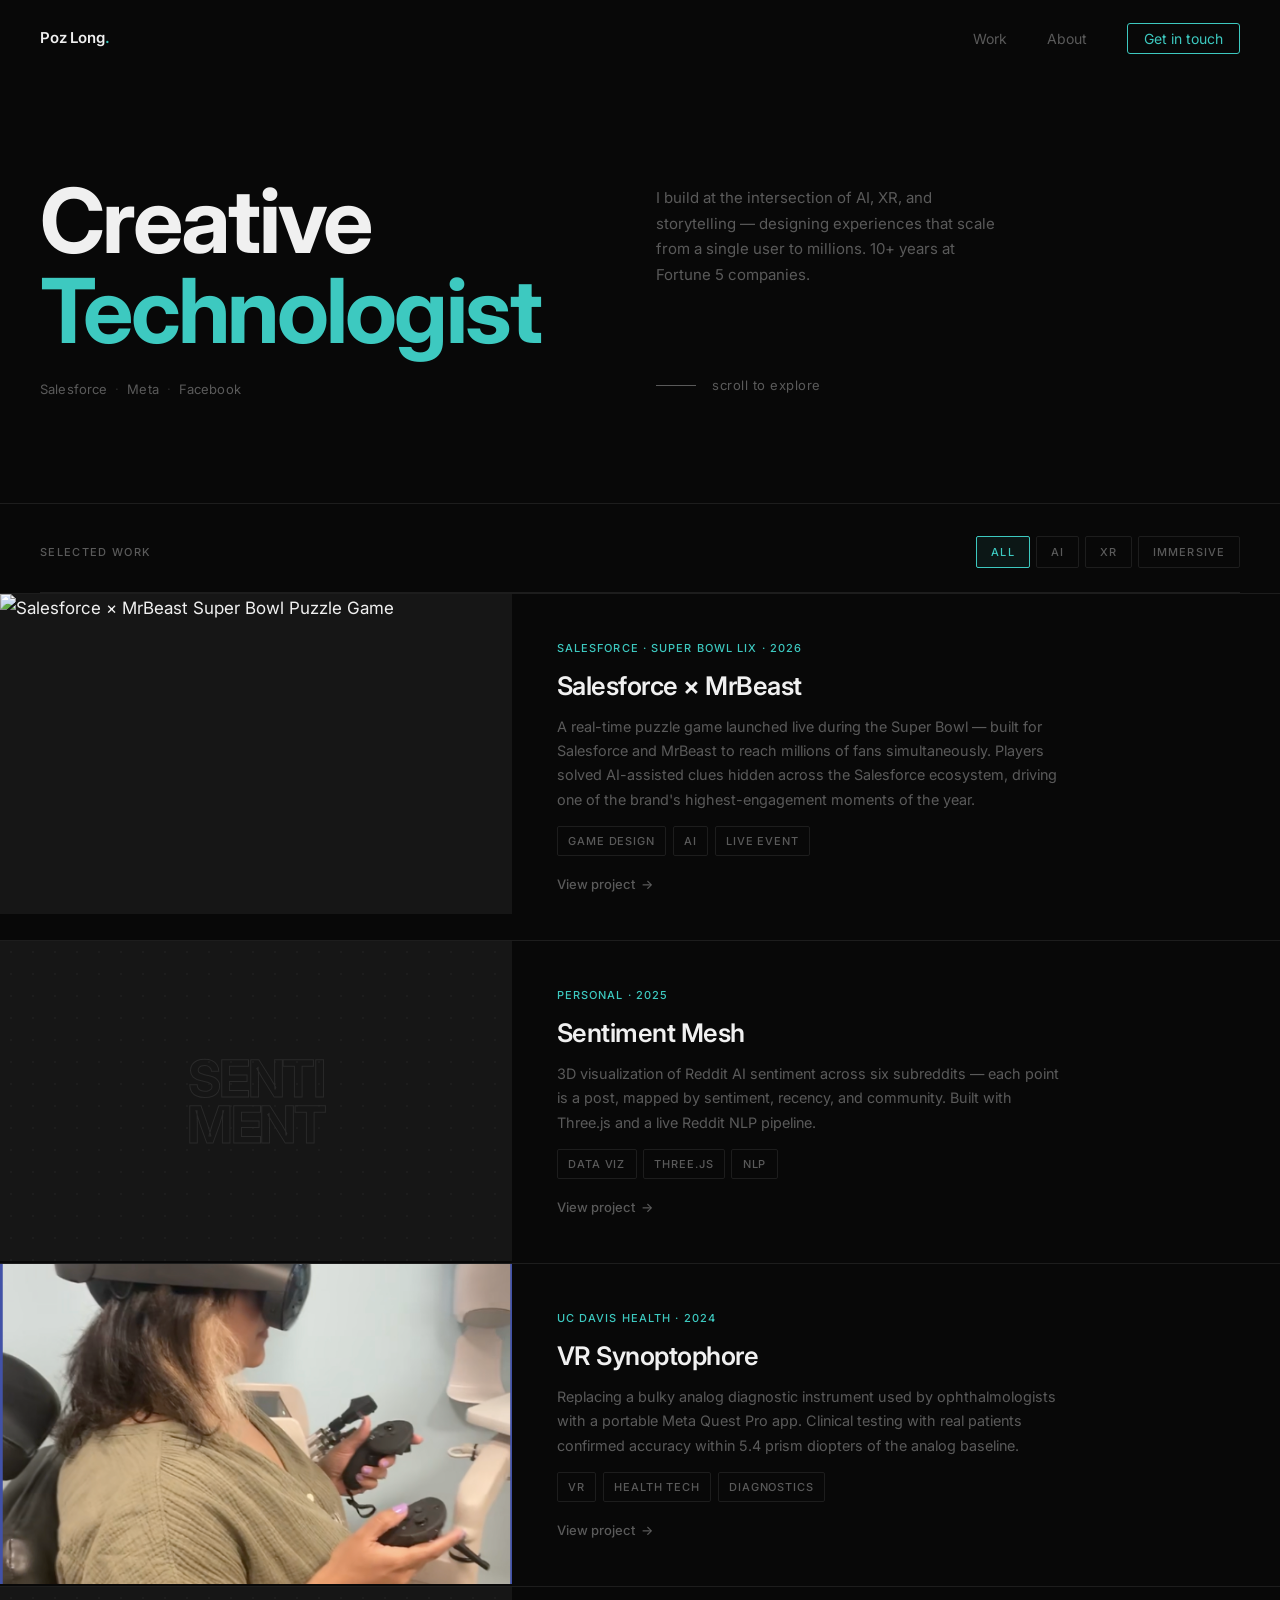
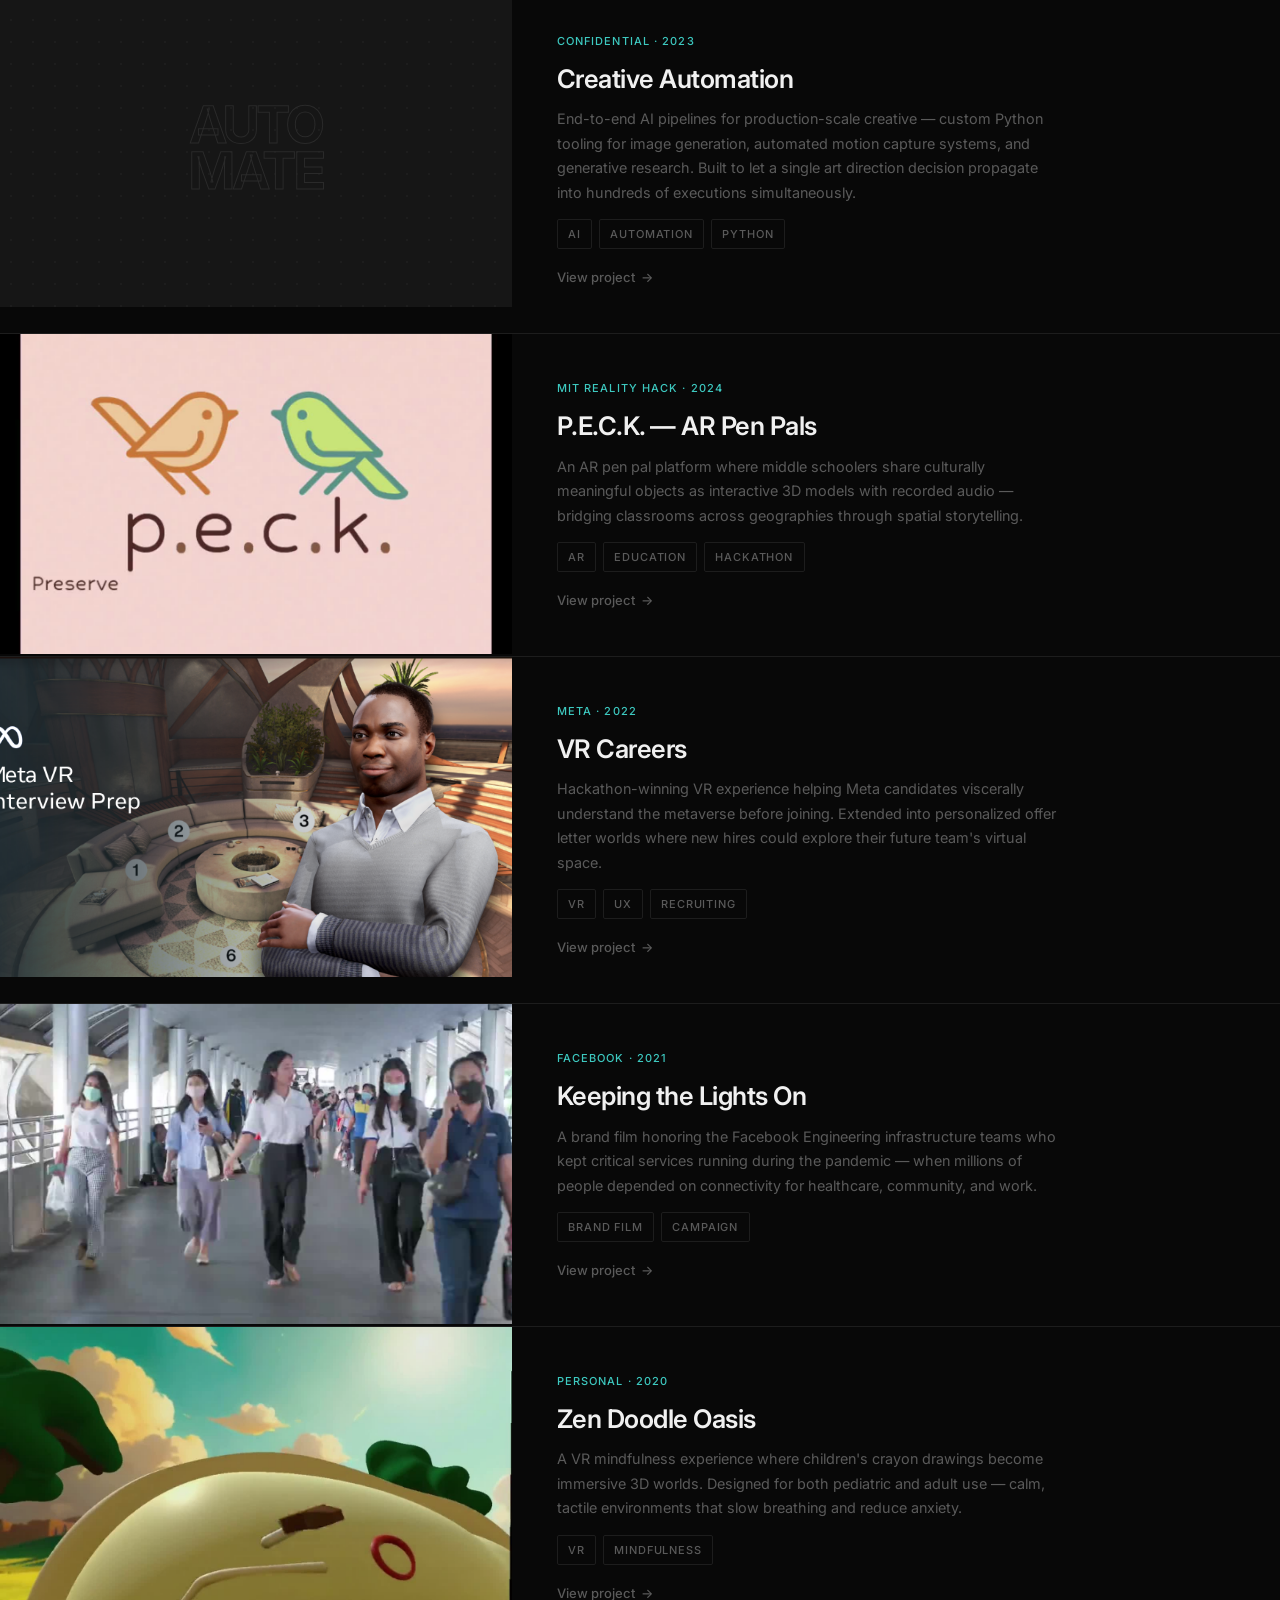
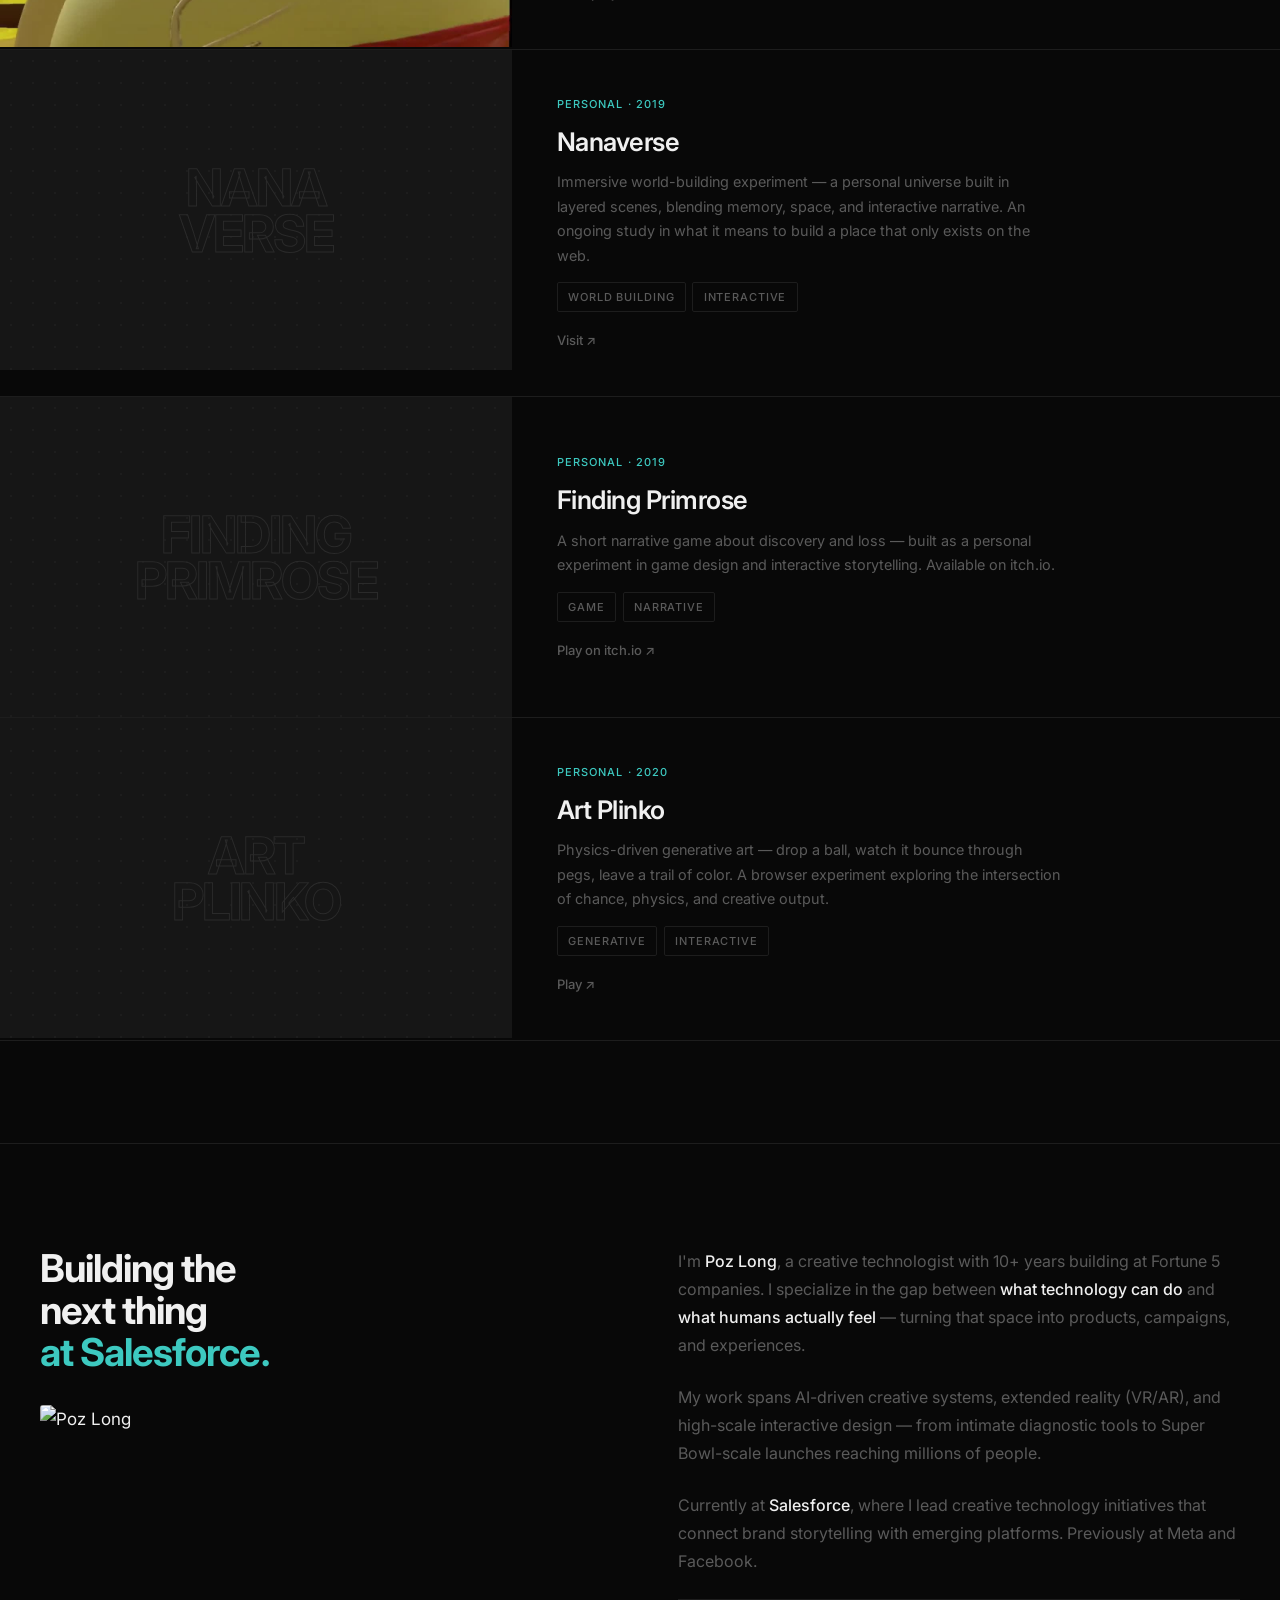
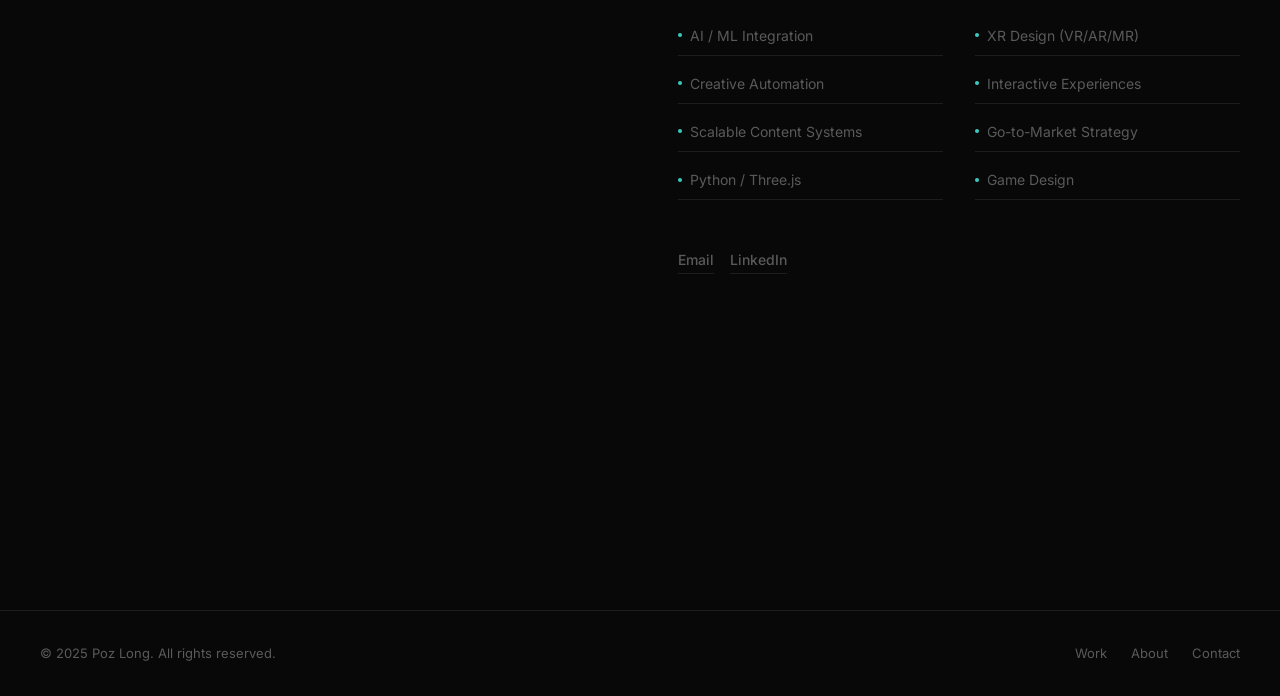
==== index.html @ baf91e14 "Switch to editorial project list — one row per project Replace card grid with project-list: each pro" ====
<!DOCTYPE html>
<html lang="en">
<head>
  <meta charset="UTF-8">
  <meta name="viewport" content="width=device-width, initial-scale=1.0">
  <title>Poz Long — Creative Technologist</title>
  <meta name="description" content="Poz Long is a creative technologist building at the intersection of AI, XR, and human experience. Currently at Salesforce.">
  <meta property="og:title" content="Poz Long — Creative Technologist">
  <meta property="og:description" content="AI, XR, and immersive experience design. Currently at Salesforce.">
  <meta property="og:image" content="assets/images/og-image.jpg">
  <link rel="preconnect" href="https://fonts.googleapis.com">
  <link rel="preconnect" href="https://fonts.gstatic.com" crossorigin>
  <link href="https://fonts.googleapis.com/css2?family=Inter:wght@300;400;500;600;700&display=swap" rel="stylesheet">
  <link rel="stylesheet" href="css/style.css">
</head>
<body>

  <!-- ==================== NAV ==================== -->
  <nav class="nav" role="navigation" aria-label="Main navigation">
    <div class="container">
      <div class="nav__inner">
        <a href="/" class="nav__logo">Poz Long<span>.</span></a>
        <ul class="nav__links" role="list">
          <li><a href="#projects" class="nav__link">Work</a></li>
          <li><a href="#about" class="nav__link">About</a></li>
          <li><a href="mailto:poz@pozlong.com" class="nav__link nav__link--cta">Get in touch</a></li>
        </ul>
        <button class="nav__mobile-toggle" aria-label="Toggle menu">
          <span></span><span></span><span></span>
        </button>
      </div>
    </div>
  </nav>
  <!-- Mobile menu -->
  <div class="nav__mobile-menu" aria-hidden="true">
    <a href="#projects" class="nav__link">Work</a>
    <a href="#about" class="nav__link">About</a>
    <a href="mailto:poz@pozlong.com" class="nav__link">Get in touch</a>
  </div>

  <main>

    <!-- ==================== HERO ==================== -->
    <section class="hero">
      <div class="container">
        <div class="hero__inner">
          <div>
            <h1 class="t-display hero__title">
              Creative<br>
              <em>Technologist</em>
            </h1>
            <div class="hero__companies">
              <span class="hero__company">Salesforce</span>
              <span class="hero__company-sep">·</span>
              <span class="hero__company">Meta</span>
              <span class="hero__company-sep">·</span>
              <span class="hero__company">Facebook</span>
            </div>
          </div>
          <div class="hero__meta">
            <p class="hero__desc">
              I build at the intersection of AI, XR, and storytelling — designing experiences that scale from a single user to millions. 10+ years at Fortune 5 companies.
            </p>
            <div class="hero__scroll">scroll to explore</div>
          </div>
        </div>
      </div>
    </section>

    <!-- ==================== PROJECTS ==================== -->
    <section class="projects" id="projects">
      <div class="container">
        <div class="section-header">
          <span class="t-label">Selected work</span>
          <div class="filter-tabs" role="tablist" aria-label="Filter projects by topic">
            <button class="filter-tab active" data-filter="all" role="tab" aria-selected="true">All</button>
            <button class="filter-tab" data-filter="ai" role="tab" aria-selected="false">AI</button>
            <button class="filter-tab" data-filter="xr" role="tab" aria-selected="false">XR</button>
            <button class="filter-tab" data-filter="immersive" role="tab" aria-selected="false">Immersive</button>
          </div>
        </div>
      </div>

      <div class="project-list">

        <article class="project-row reveal" data-category="ai">
          <a href="projects/mrbeast-puzzle.html" class="project-row__link" aria-label="View MrBeast × Salesforce project"></a>
          <div class="project-row__media">
            <img src="https://img.youtube.com/vi/Lp9OEfkWfLI/maxresdefault.jpg" alt="Salesforce × MrBeast Super Bowl Puzzle Game" loading="lazy">
          </div>
          <div class="project-row__body">
            <p class="project-row__eyebrow">Salesforce · Super Bowl LIX · 2026</p>
            <h2 class="project-row__title">Salesforce × MrBeast</h2>
            <p class="project-row__desc">A real-time puzzle game launched live during the Super Bowl — built for Salesforce and MrBeast to reach millions of fans simultaneously. Players solved AI-assisted clues hidden across the Salesforce ecosystem, driving one of the brand's highest-engagement moments of the year.</p>
            <div class="project-row__tags">
              <span class="tag">Game Design</span>
              <span class="tag">AI</span>
              <span class="tag">Live Event</span>
            </div>
            <span class="project-row__cta">View project <span class="project-row__arrow">→</span></span>
          </div>
        </article>

        <article class="project-row reveal" data-category="ai">
          <a href="projects/sentiment-mesh.html" class="project-row__link" aria-label="View Sentiment Mesh project"></a>
          <div class="project-row__media project-row__media--no-asset">
            <div class="project-row__ghost" aria-hidden="true"><span>SENTI</span><span>MENT</span></div>
          </div>
          <div class="project-row__body">
            <p class="project-row__eyebrow">Personal · 2025</p>
            <h2 class="project-row__title">Sentiment Mesh</h2>
            <p class="project-row__desc">3D visualization of Reddit AI sentiment across six subreddits — each point is a post, mapped by sentiment, recency, and community. Built with Three.js and a live Reddit NLP pipeline.</p>
            <div class="project-row__tags">
              <span class="tag">Data Viz</span>
              <span class="tag">Three.js</span>
              <span class="tag">NLP</span>
            </div>
            <span class="project-row__cta">View project <span class="project-row__arrow">→</span></span>
          </div>
        </article>

        <article class="project-row reveal" data-category="xr">
          <a href="projects/vr-synoptophore.html" class="project-row__link" aria-label="View VR Synoptophore project"></a>
          <div class="project-row__media">
            <img src="assets/images/vr-synoptophore-img.png" alt="VR Synoptophore" loading="lazy">
          </div>
          <div class="project-row__body">
            <p class="project-row__eyebrow">UC Davis Health · 2024</p>
            <h2 class="project-row__title">VR Synoptophore</h2>
            <p class="project-row__desc">Replacing a bulky analog diagnostic instrument used by ophthalmologists with a portable Meta Quest Pro app. Clinical testing with real patients confirmed accuracy within 5.4 prism diopters of the analog baseline.</p>
            <div class="project-row__tags">
              <span class="tag">VR</span>
              <span class="tag">Health Tech</span>
              <span class="tag">Diagnostics</span>
            </div>
            <span class="project-row__cta">View project <span class="project-row__arrow">→</span></span>
          </div>
        </article>

        <article class="project-row reveal" data-category="ai">
          <a href="projects/creative-automation.html" class="project-row__link" aria-label="View Creative Automation project"></a>
          <div class="project-row__media project-row__media--no-asset">
            <div class="project-row__ghost" aria-hidden="true"><span>AUTO</span><span>MATE</span></div>
          </div>
          <div class="project-row__body">
            <p class="project-row__eyebrow">Confidential · 2023</p>
            <h2 class="project-row__title">Creative Automation</h2>
            <p class="project-row__desc">End-to-end AI pipelines for production-scale creative — custom Python tooling for image generation, automated motion capture systems, and generative research. Built to let a single art direction decision propagate into hundreds of executions simultaneously.</p>
            <div class="project-row__tags">
              <span class="tag">AI</span>
              <span class="tag">Automation</span>
              <span class="tag">Python</span>
            </div>
            <span class="project-row__cta">View project <span class="project-row__arrow">→</span></span>
          </div>
        </article>

        <article class="project-row reveal" data-category="xr">
          <a href="projects/ar-pen-pals.html" class="project-row__link" aria-label="View AR Pen Pals project"></a>
          <div class="project-row__media">
            <img src="assets/images/thumb-ar-pen-pals.jpg" alt="P.E.C.K. — AR Pen Pals" loading="lazy">
          </div>
          <div class="project-row__body">
            <p class="project-row__eyebrow">MIT Reality Hack · 2024</p>
            <h2 class="project-row__title">P.E.C.K. — AR Pen Pals</h2>
            <p class="project-row__desc">An AR pen pal platform where middle schoolers share culturally meaningful objects as interactive 3D models with recorded audio — bridging classrooms across geographies through spatial storytelling.</p>
            <div class="project-row__tags">
              <span class="tag">AR</span>
              <span class="tag">Education</span>
              <span class="tag">Hackathon</span>
            </div>
            <span class="project-row__cta">View project <span class="project-row__arrow">→</span></span>
          </div>
        </article>

        <article class="project-row reveal" data-category="xr">
          <a href="projects/vr-careers.html" class="project-row__link" aria-label="View VR Careers project"></a>
          <div class="project-row__media">
            <img src="assets/images/Interview%20Prep%20Cover.png" alt="VR Careers — Meta Recruiting" loading="lazy">
          </div>
          <div class="project-row__body">
            <p class="project-row__eyebrow">Meta · 2022</p>
            <h2 class="project-row__title">VR Careers</h2>
            <p class="project-row__desc">Hackathon-winning VR experience helping Meta candidates viscerally understand the metaverse before joining. Extended into personalized offer letter worlds where new hires could explore their future team's virtual space.</p>
            <div class="project-row__tags">
              <span class="tag">VR</span>
              <span class="tag">UX</span>
              <span class="tag">Recruiting</span>
            </div>
            <span class="project-row__cta">View project <span class="project-row__arrow">→</span></span>
          </div>
        </article>

        <article class="project-row reveal" data-category="">
          <a href="projects/keeping-lights-on.html" class="project-row__link" aria-label="View Keeping the Lights On project"></a>
          <div class="project-row__media">
            <img src="assets/images/thumb-keeping-lights-on.jpg" alt="Keeping the Lights On" loading="lazy">
          </div>
          <div class="project-row__body">
            <p class="project-row__eyebrow">Facebook · 2021</p>
            <h2 class="project-row__title">Keeping the Lights On</h2>
            <p class="project-row__desc">A brand film honoring the Facebook Engineering infrastructure teams who kept critical services running during the pandemic — when millions of people depended on connectivity for healthcare, community, and work.</p>
            <div class="project-row__tags">
              <span class="tag">Brand Film</span>
              <span class="tag">Campaign</span>
            </div>
            <span class="project-row__cta">View project <span class="project-row__arrow">→</span></span>
          </div>
        </article>

        <article class="project-row reveal" data-category="immersive">
          <a href="projects/vr-mindfulness.html" class="project-row__link" aria-label="View Zen Doodle Oasis project"></a>
          <div class="project-row__media">
            <img src="assets/images/thumb-vr-mindfulness.jpg" alt="Zen Doodle Oasis" loading="lazy">
          </div>
          <div class="project-row__body">
            <p class="project-row__eyebrow">Personal · 2020</p>
            <h2 class="project-row__title">Zen Doodle Oasis</h2>
            <p class="project-row__desc">A VR mindfulness experience where children's crayon drawings become immersive 3D worlds. Designed for both pediatric and adult use — calm, tactile environments that slow breathing and reduce anxiety.</p>
            <div class="project-row__tags">
              <span class="tag">VR</span>
              <span class="tag">Mindfulness</span>
            </div>
            <span class="project-row__cta">View project <span class="project-row__arrow">→</span></span>
          </div>
        </article>

        <article class="project-row reveal" data-category="immersive">
          <a href="https://nanaverse.netlify.app/" target="_blank" rel="noopener" class="project-row__link" aria-label="Visit Nanaverse"></a>
          <div class="project-row__media project-row__media--no-asset">
            <div class="project-row__ghost" aria-hidden="true"><span>NANA</span><span>VERSE</span></div>
          </div>
          <div class="project-row__body">
            <p class="project-row__eyebrow">Personal · 2019</p>
            <h2 class="project-row__title">Nanaverse</h2>
            <p class="project-row__desc">Immersive world-building experiment — a personal universe built in layered scenes, blending memory, space, and interactive narrative. An ongoing study in what it means to build a place that only exists on the web.</p>
            <div class="project-row__tags">
              <span class="tag">World Building</span>
              <span class="tag">Interactive</span>
            </div>
            <span class="project-row__cta">Visit ↗</span>
          </div>
        </article>

        <article class="project-row reveal" data-category="immersive">
          <a href="https://stummo.itch.io/finding-primrose" target="_blank" rel="noopener" class="project-row__link" aria-label="Play Finding Primrose"></a>
          <div class="project-row__media project-row__media--no-asset">
            <div class="project-row__ghost" aria-hidden="true"><span>FINDING</span><span>PRIMROSE</span></div>
          </div>
          <div class="project-row__body">
            <p class="project-row__eyebrow">Personal · 2019</p>
            <h2 class="project-row__title">Finding Primrose</h2>
            <p class="project-row__desc">A short narrative game about discovery and loss — built as a personal experiment in game design and interactive storytelling. Available on itch.io.</p>
            <div class="project-row__tags">
              <span class="tag">Game</span>
              <span class="tag">Narrative</span>
            </div>
            <span class="project-row__cta">Play on itch.io ↗</span>
          </div>
        </article>

        <article class="project-row reveal" data-category="immersive">
          <a href="https://artplinko.netlify.app" target="_blank" rel="noopener" class="project-row__link" aria-label="Play Art Plinko"></a>
          <div class="project-row__media project-row__media--no-asset">
            <div class="project-row__ghost" aria-hidden="true"><span>ART</span><span>PLINKO</span></div>
          </div>
          <div class="project-row__body">
            <p class="project-row__eyebrow">Personal · 2020</p>
            <h2 class="project-row__title">Art Plinko</h2>
            <p class="project-row__desc">Physics-driven generative art — drop a ball, watch it bounce through pegs, leave a trail of color. A browser experiment exploring the intersection of chance, physics, and creative output.</p>
            <div class="project-row__tags">
              <span class="tag">Generative</span>
              <span class="tag">Interactive</span>
            </div>
            <span class="project-row__cta">Play ↗</span>
          </div>
        </article>

      </div>
    </section>

    <!-- ==================== ABOUT ==================== -->
    <section class="about" id="about">
      <div class="container">
        <div class="about__inner">
          <div class="about__heading reveal">
            <h2 class="t-heading">Building the<br>next thing<br><span class="t-accent">at Salesforce.</span></h2>
            <!-- Replace with your photo: assets/images/poz-portrait.jpg -->
            <img src="assets/images/Poz_Long.jpg" alt="Poz Long" class="about__portrait" style="margin-top: 2rem; object-position: top;">
          </div>
          <div class="about__content">
            <p class="about__bio reveal">
              I'm <strong>Poz Long</strong>, a creative technologist with 10+ years building at Fortune 5 companies. I specialize in the gap between <strong>what technology can do</strong> and <strong>what humans actually feel</strong> — turning that space into products, campaigns, and experiences.
            </p>
            <p class="about__bio reveal reveal-delay-1">
              My work spans AI-driven creative systems, extended reality (VR/AR), and high-scale interactive design — from intimate diagnostic tools to Super Bowl-scale launches reaching millions of people.
            </p>
            <p class="about__bio reveal reveal-delay-2">
              Currently at <strong>Salesforce</strong>, where I lead creative technology initiatives that connect brand storytelling with emerging platforms. Previously at Meta and Facebook.
            </p>
            <div class="about__skills reveal">
              <span class="about__skill">AI / ML Integration</span>
              <span class="about__skill">XR Design (VR/AR/MR)</span>
              <span class="about__skill">Creative Automation</span>
              <span class="about__skill">Interactive Experiences</span>
              <span class="about__skill">Scalable Content Systems</span>
              <span class="about__skill">Go-to-Market Strategy</span>
              <span class="about__skill">Python / Three.js</span>
              <span class="about__skill">Game Design</span>
            </div>
            <div class="about__contact reveal">
              <a href="mailto:poz@pozlong.com" class="about__contact-link">Email</a>
              <a href="https://www.linkedin.com/in/pozlong" class="about__contact-link" target="_blank" rel="noopener">LinkedIn</a>
            </div>
          </div>
        </div>
      </div>
    </section>

  </main>

  <!-- ==================== FOOTER ==================== -->
  <footer class="footer">
    <div class="container">
      <div class="footer__inner">
        <p class="footer__copy">© 2025 Poz Long. All rights reserved.</p>
        <nav class="footer__links" aria-label="Footer navigation">
          <a href="#projects" class="footer__link">Work</a>
          <a href="#about" class="footer__link">About</a>
          <a href="mailto:poz@pozlong.com" class="footer__link">Contact</a>
        </nav>
      </div>
    </div>
  </footer>

  <script src="js/main.js"></script>
</body>
</html>
---- css/style.css ----
/* ============================================================
   DESIGN TOKENS
   ============================================================ */
:root {
  --bg: #080808;
  --surface: #101010;
  --surface-2: #161616;
  --border: #1d1d1d;
  --text: #F0F0F0;
  --text-muted: #5A5A5A;
  --text-faint: #2A2A2A;
  --accent: #3DC9C0;
  --accent-dim: rgba(61, 201, 192, 0.08);
  --font: 'Inter', system-ui, -apple-system, sans-serif;
  --max-w: 1360px;
  --pad: clamp(1.25rem, 4vw, 2.5rem);
  --ease: cubic-bezier(0.4, 0, 0.2, 1);
  --r: 3px;
}

/* ============================================================
   RESET
   ============================================================ */
*, *::before, *::after { box-sizing: border-box; margin: 0; padding: 0; }
html { scroll-behavior: smooth; -webkit-font-smoothing: antialiased; }
body {
  background: var(--bg);
  color: var(--text);
  font-family: var(--font);
  font-size: clamp(0.9rem, 1vw + 0.5rem, 1.0625rem);
  line-height: 1.65;
  overflow-x: hidden;
}
a { color: inherit; text-decoration: none; }
img, video { display: block; max-width: 100%; }
ul, ol { list-style: none; }
button { cursor: pointer; background: none; border: none; font: inherit; color: inherit; }

/* ============================================================
   TYPOGRAPHY SCALE
   ============================================================ */
.t-display {
  font-size: clamp(3rem, 7vw, 6.5rem);
  font-weight: 700;
  letter-spacing: -0.03em;
  line-height: 1.0;
}
.t-heading {
  font-size: clamp(1.75rem, 3vw, 2.75rem);
  font-weight: 700;
  letter-spacing: -0.025em;
  line-height: 1.1;
}
.t-subheading {
  font-size: clamp(1.1rem, 1.5vw, 1.375rem);
  font-weight: 500;
  letter-spacing: -0.015em;
  line-height: 1.3;
}
.t-label {
  font-size: 0.6875rem;
  font-weight: 500;
  letter-spacing: 0.12em;
  text-transform: uppercase;
  color: var(--text-muted);
}
.t-accent { color: var(--accent); }

/* ============================================================
   LAYOUT
   ============================================================ */
.container {
  width: 100%;
  max-width: var(--max-w);
  margin: 0 auto;
  padding-left: var(--pad);
  padding-right: var(--pad);
}

/* ============================================================
   NAVIGATION
   ============================================================ */
.nav {
  position: fixed;
  top: 0; left: 0; right: 0;
  z-index: 100;
  padding: 1.5rem 0;
  transition: padding 0.4s var(--ease), background 0.4s var(--ease), border-color 0.4s var(--ease);
  border-bottom: 1px solid transparent;
}
.nav.scrolled {
  padding: 1rem 0;
  background: rgba(8, 8, 8, 0.92);
  backdrop-filter: blur(16px);
  -webkit-backdrop-filter: blur(16px);
  border-bottom-color: var(--border);
}
.nav__inner {
  display: flex;
  align-items: center;
  justify-content: space-between;
}
.nav__logo {
  font-weight: 600;
  font-size: 0.9375rem;
  letter-spacing: -0.01em;
}
.nav__logo span { color: var(--accent); }
.nav__links {
  display: flex;
  align-items: center;
  gap: 2.5rem;
}
.nav__link {
  font-size: 0.875rem;
  color: var(--text-muted);
  transition: color 0.2s;
}
.nav__link:hover { color: var(--text); }
.nav__link--cta {
  color: var(--accent);
  border: 1px solid var(--accent);
  padding: 0.4rem 1rem;
  border-radius: var(--r);
  transition: background 0.2s, color 0.2s;
}
.nav__link--cta:hover {
  background: var(--accent);
  color: var(--bg);
}
.nav__mobile-toggle {
  display: none;
  flex-direction: column;
  gap: 5px;
  padding: 4px;
}
.nav__mobile-toggle span {
  display: block;
  width: 22px;
  height: 1.5px;
  background: var(--text);
  transition: 0.3s;
}

/* ============================================================
   HERO
   ============================================================ */
.hero {
  padding-top: clamp(7rem, 14vw, 11rem);
  padding-bottom: clamp(4rem, 8vw, 7rem);
  border-bottom: 1px solid var(--border);
}
.hero__inner {
  display: grid;
  grid-template-columns: 1fr 1fr;
  gap: 2rem;
  align-items: end;
}
.hero__title { margin-bottom: 1.5rem; }
.hero__title em {
  font-style: normal;
  color: var(--accent);
  display: block;
}
.hero__meta {
  display: flex;
  flex-direction: column;
  gap: 1.5rem;
  justify-content: flex-end;
  padding-bottom: 0.25rem;
}
.hero__desc {
  font-size: clamp(0.9375rem, 1.1vw, 1.0625rem);
  color: var(--text-muted);
  max-width: 38ch;
  line-height: 1.7;
}
.hero__tags {
  display: flex;
  flex-wrap: wrap;
  gap: 0.5rem;
}
.hero__scroll {
  margin-top: 4rem;
  display: flex;
  align-items: center;
  gap: 1rem;
  color: var(--text-muted);
  font-size: 0.8125rem;
  letter-spacing: 0.04em;
}
.hero__scroll::before {
  content: '';
  display: block;
  width: 40px;
  height: 1px;
  background: var(--text-muted);
}

/* ============================================================
   TAGS
   ============================================================ */
.tag {
  display: inline-block;
  font-size: 0.6875rem;
  font-weight: 500;
  letter-spacing: 0.08em;
  text-transform: uppercase;
  padding: 0.3rem 0.65rem;
  border: 1px solid var(--border);
  border-radius: 2px;
  color: var(--text-muted);
  white-space: nowrap;
}
.tag--accent {
  border-color: var(--accent);
  color: var(--accent);
}

/* ============================================================
   HERO COMPANY LIST
   ============================================================ */
.hero__companies {
  display: flex;
  align-items: center;
  flex-wrap: wrap;
  gap: 0.4rem 0;
}
.hero__company {
  font-size: 0.8125rem;
  color: var(--text-muted);
  letter-spacing: 0.01em;
}
.hero__company-sep {
  font-size: 0.8125rem;
  color: var(--text-faint);
  margin: 0 0.5rem;
}

/* ============================================================
   SECTION HEADER
   ============================================================ */
.section-header {
  display: flex;
  align-items: center;
  justify-content: space-between;
  padding: 2rem 0 1.5rem;
  border-bottom: 1px solid var(--border);
  margin-bottom: 0;
  flex-wrap: wrap;
  gap: 1rem;
}

/* ============================================================
   FILTER TABS
   ============================================================ */
.filter-tabs {
  display: flex;
  gap: 0.375rem;
  flex-wrap: wrap;
}
.filter-tab {
  font-size: 0.6875rem;
  font-weight: 500;
  letter-spacing: 0.1em;
  text-transform: uppercase;
  padding: 0.375rem 0.875rem;
  border: 1px solid var(--border);
  border-radius: 2px;
  color: var(--text-muted);
  background: none;
  cursor: pointer;
  transition: color 0.2s, border-color 0.2s, background 0.2s;
  white-space: nowrap;
}
.filter-tab:hover {
  color: var(--text);
  border-color: var(--text-faint);
}
.filter-tab.active {
  color: var(--accent);
  border-color: var(--accent);
  background: var(--accent-dim);
}

/* ============================================================
   PROJECTS — LIST
   ============================================================ */
.projects {
  padding: 0 0 clamp(4rem, 8vw, 7rem);
}

.project-list {
  border-top: 1px solid var(--border);
}

.project-row {
  display: grid;
  grid-template-columns: 2fr 3fr;
  border-bottom: 1px solid var(--border);
  position: relative;
  transition: background 0.3s var(--ease);
}
.project-row:hover { background: var(--surface); }

.project-row__link {
  position: absolute;
  inset: 0;
  z-index: 1;
}

.project-row__media {
  overflow: hidden;
  background: var(--surface-2);
  aspect-ratio: 16 / 10;
}
.project-row__media img {
  width: 100%;
  height: 100%;
  object-fit: cover;
  transition: transform 0.6s var(--ease), filter 0.4s;
  filter: grayscale(15%);
}
.project-row:hover .project-row__media img {
  transform: scale(1.03);
  filter: grayscale(0%);
}

/* No-asset media: dot grid + ghost text */
.project-row__media--no-asset {
  background: var(--surface-2);
  background-image: radial-gradient(circle, var(--border) 1px, transparent 1px);
  background-size: 22px 22px;
  position: relative;
}
.project-row__ghost {
  position: absolute;
  inset: 0;
  display: flex;
  flex-direction: column;
  align-items: center;
  justify-content: center;
  pointer-events: none;
  user-select: none;
  overflow: hidden;
}
.project-row__ghost span {
  font-size: clamp(1.5rem, 4vw, 4rem);
  font-weight: 700;
  letter-spacing: -0.04em;
  line-height: 0.9;
  white-space: nowrap;
  color: transparent;
  -webkit-text-stroke: 1px var(--text-faint);
  transition: -webkit-text-stroke-color 0.4s;
}
.project-row:hover .project-row__ghost span {
  -webkit-text-stroke-color: var(--border);
}

.project-row__body {
  padding: clamp(1.75rem, 3.5vw, 3rem);
  display: flex;
  flex-direction: column;
  gap: 0.875rem;
  justify-content: center;
}

.project-row__eyebrow {
  font-size: 0.6875rem;
  font-weight: 500;
  letter-spacing: 0.1em;
  text-transform: uppercase;
  color: var(--accent);
}

.project-row__title {
  font-size: clamp(1.25rem, 2vw, 1.875rem);
  font-weight: 600;
  letter-spacing: -0.02em;
  line-height: 1.15;
  transition: color 0.2s;
}
.project-row:hover .project-row__title { color: var(--accent); }

.project-row__desc {
  font-size: clamp(0.9rem, 1vw, 1rem);
  color: var(--text-muted);
  line-height: 1.7;
  max-width: 56ch;
}

.project-row__tags {
  display: flex;
  flex-wrap: wrap;
  gap: 0.4rem;
}

.project-row__cta {
  font-size: 0.8125rem;
  font-weight: 500;
  color: var(--text-muted);
  display: inline-flex;
  align-items: center;
  gap: 0.4rem;
  transition: color 0.2s;
  margin-top: 0.25rem;
}
.project-row:hover .project-row__cta { color: var(--accent); }
.project-row__arrow {
  display: inline-block;
  transition: transform 0.2s var(--ease);
}
.project-row:hover .project-row__arrow { transform: translateX(4px); }

/* ============================================================
   ABOUT
   ============================================================ */
.about {
  padding: clamp(4rem, 8vw, 7rem) 0;
  border-top: 1px solid var(--border);
}
.about__inner {
  display: grid;
  grid-template-columns: 1fr 1fr;
  gap: clamp(3rem, 6vw, 6rem);
  align-items: start;
}
.about__heading {
  position: sticky;
  top: 6rem;
}
.about__heading .t-heading { margin-bottom: 1.5rem; }
.about__portrait {
  width: 100%;
  aspect-ratio: 4/5;
  object-fit: cover;
  border-radius: var(--r);
  filter: grayscale(20%);
  transition: filter 0.4s;
}
.about__portrait:hover { filter: grayscale(0%); }

.about__content { display: flex; flex-direction: column; gap: 1.5rem; }
.about__bio {
  font-size: clamp(1rem, 1.2vw, 1.125rem);
  line-height: 1.75;
  color: var(--text-muted);
}
.about__bio strong { color: var(--text); font-weight: 500; }
.about__skills {
  display: grid;
  grid-template-columns: 1fr 1fr;
  gap: 0.5rem 2rem;
  padding-top: 1rem;
  border-top: 1px solid var(--border);
}
.about__skill {
  font-size: 0.875rem;
  color: var(--text-muted);
  padding: 0.5rem 0;
  border-bottom: 1px solid var(--border);
  display: flex;
  align-items: center;
  gap: 0.5rem;
}
.about__skill::before {
  content: '';
  display: block;
  width: 4px;
  height: 4px;
  border-radius: 50%;
  background: var(--accent);
  flex-shrink: 0;
}
.about__contact {
  padding-top: 1.5rem;
  display: flex;
  flex-wrap: wrap;
  gap: 1rem;
}
.about__contact-link {
  font-size: 0.875rem;
  font-weight: 500;
  color: var(--text-muted);
  border-bottom: 1px solid var(--border);
  padding-bottom: 2px;
  transition: color 0.2s, border-color 0.2s;
}
.about__contact-link:hover {
  color: var(--accent);
  border-color: var(--accent);
}

/* ============================================================
   FOOTER
   ============================================================ */
.footer {
  padding: 2rem 0;
  border-top: 1px solid var(--border);
}
.footer__inner {
  display: flex;
  align-items: center;
  justify-content: space-between;
}
.footer__copy {
  font-size: 0.8125rem;
  color: var(--text-muted);
}
.footer__links {
  display: flex;
  gap: 1.5rem;
}
.footer__link {
  font-size: 0.8125rem;
  color: var(--text-muted);
  transition: color 0.2s;
}
.footer__link:hover { color: var(--text); }

/* ============================================================
   PROJECT DETAIL PAGE
   ============================================================ */
.project-hero {
  padding-top: clamp(6rem, 12vw, 9rem);
}
.project-hero__media {
  width: 100%;
  aspect-ratio: 21 / 9;
  overflow: hidden;
  background: var(--surface-2);
  position: relative;
}
.project-hero__media img,
.project-hero__media video {
  width: 100%;
  height: 100%;
  object-fit: cover;
}
.project-hero__header {
  padding: clamp(2rem, 4vw, 3.5rem) 0;
  display: grid;
  grid-template-columns: 1fr auto;
  gap: 2rem;
  align-items: start;
  border-bottom: 1px solid var(--border);
}
.project-hero__title { margin-bottom: 1rem; }
.project-hero__tags { display: flex; flex-wrap: wrap; gap: 0.4rem; margin-bottom: 1.5rem; }
.project-hero__meta {
  display: grid;
  grid-template-columns: repeat(3, 1fr);
  gap: 2rem;
  padding-top: 2rem;
  border-top: 1px solid var(--border);
}
.project-hero__meta-item {}
.project-hero__meta-label { margin-bottom: 0.25rem; }
.project-hero__meta-value { font-size: 0.9375rem; font-weight: 500; }

.project-body {
  padding: clamp(3rem, 6vw, 5rem) 0;
}
.project-body__inner {
  display: grid;
  grid-template-columns: 2fr 1fr;
  gap: clamp(2rem, 5vw, 5rem);
}
.project-body__text { display: flex; flex-direction: column; gap: 1.5rem; }
.project-body__text p {
  font-size: clamp(1rem, 1.1vw, 1.125rem);
  color: var(--text-muted);
  line-height: 1.75;
}
.project-body__text p strong { color: var(--text); font-weight: 500; }
.project-body__text h3 {
  font-size: 1.125rem;
  font-weight: 600;
  letter-spacing: -0.01em;
  margin-top: 1rem;
}
.project-body__sidebar {
  display: flex;
  flex-direction: column;
  gap: 2rem;
  padding-top: 0.25rem;
}
.project-sidebar-block {}
.project-sidebar-block__label { margin-bottom: 0.75rem; }
.project-sidebar-block__list {
  display: flex;
  flex-direction: column;
  gap: 0.4rem;
}
.project-sidebar-block__item {
  font-size: 0.875rem;
  color: var(--text-muted);
  padding: 0.4rem 0;
  border-bottom: 1px solid var(--border);
}

.project-gallery {
  padding-bottom: clamp(4rem, 8vw, 7rem);
  border-top: 1px solid var(--border);
}
.project-gallery__grid {
  display: grid;
  grid-template-columns: repeat(12, 1fr);
  gap: 1px;
  background: var(--border);
  border: 1px solid var(--border);
}
.project-gallery__item {
  background: var(--bg);
  overflow: hidden;
}
.project-gallery__item--wide { grid-column: span 8; }
.project-gallery__item--narrow { grid-column: span 4; }
.project-gallery__item--half { grid-column: span 6; }
.project-gallery__item--third { grid-column: span 4; }
.project-gallery__item img,
.project-gallery__item video {
  width: 100%;
  height: 100%;
  object-fit: cover;
  aspect-ratio: 16/10;
  transition: transform 0.5s var(--ease);
}
.project-gallery__item:hover img,
.project-gallery__item:hover video {
  transform: scale(1.02);
}

.project-video-embed {
  padding: clamp(2rem, 4vw, 3.5rem) 0;
  border-top: 1px solid var(--border);
}
.project-video-embed__label { margin-bottom: 1.5rem; }
.project-video-embed__player {
  width: 100%;
  aspect-ratio: 16 / 9;
  background: var(--surface-2);
  border-radius: var(--r);
  overflow: hidden;
}
.project-video-embed__player video,
.project-video-embed__player iframe {
  width: 100%;
  height: 100%;
  object-fit: cover;
}

.project-nav {
  padding: 2.5rem 0;
  border-top: 1px solid var(--border);
  display: flex;
  justify-content: space-between;
  align-items: center;
}
.project-nav__back {
  display: flex;
  align-items: center;
  gap: 0.5rem;
  font-size: 0.875rem;
  color: var(--text-muted);
  transition: color 0.2s;
}
.project-nav__back:hover { color: var(--accent); }
.project-nav__arrow { transition: transform 0.2s var(--ease); }
.project-nav__back:hover .project-nav__arrow { transform: translateX(-4px); }
.project-nav__next {
  display: flex;
  align-items: center;
  gap: 0.5rem;
  font-size: 0.875rem;
  font-weight: 500;
  color: var(--text-muted);
  transition: color 0.2s;
}
.project-nav__next:hover { color: var(--accent); }
.project-nav__next-arrow { transition: transform 0.2s var(--ease); }
.project-nav__next:hover .project-nav__next-arrow { transform: translateX(4px); }

/* ============================================================
   ANIMATIONS
   ============================================================ */
.reveal {
  opacity: 0;
  transform: translateY(20px);
  transition: opacity 0.7s var(--ease), transform 0.7s var(--ease);
}
.reveal.visible {
  opacity: 1;
  transform: none;
}
.reveal-delay-1 { transition-delay: 0.1s; }
.reveal-delay-2 { transition-delay: 0.2s; }
.reveal-delay-3 { transition-delay: 0.3s; }

/* ============================================================
   MOBILE MENU
   ============================================================ */
.nav__mobile-menu {
  display: none;
  position: fixed;
  inset: 0;
  background: var(--bg);
  z-index: 99;
  flex-direction: column;
  justify-content: center;
  align-items: center;
  gap: 2rem;
}
.nav__mobile-menu.open { display: flex; }
.nav__mobile-menu .nav__link {
  font-size: 1.5rem;
  color: var(--text);
}

/* ============================================================
   RESPONSIVE
   ============================================================ */
@media (max-width: 900px) {
  .hero__inner { grid-template-columns: 1fr; gap: 1.5rem; }
  .hero__meta { align-items: flex-start; }
  .project-row { grid-template-columns: 1fr; }
  .project-row__media { aspect-ratio: 16 / 9; }
  .about__inner { grid-template-columns: 1fr; }
  .about__heading { position: static; }
  .project-hero__header { grid-template-columns: 1fr; }
  .project-hero__meta { grid-template-columns: repeat(2, 1fr); }
  .project-body__inner { grid-template-columns: 1fr; }
  .project-gallery__item--wide { grid-column: 1 / -1; }
  .project-gallery__item--narrow { grid-column: 1 / -1; }
}
@media (max-width: 680px) {
  .nav__links { display: none; }
  .nav__mobile-toggle { display: flex; }
  .about__skills { grid-template-columns: 1fr; }
  .footer__inner { flex-direction: column; gap: 1rem; text-align: center; }
  .project-hero__meta { grid-template-columns: 1fr 1fr; }
  .project-gallery__item--half { grid-column: 1 / -1; }
}
@media (max-width: 400px) {
  .project-hero__meta { grid-template-columns: 1fr; }
}
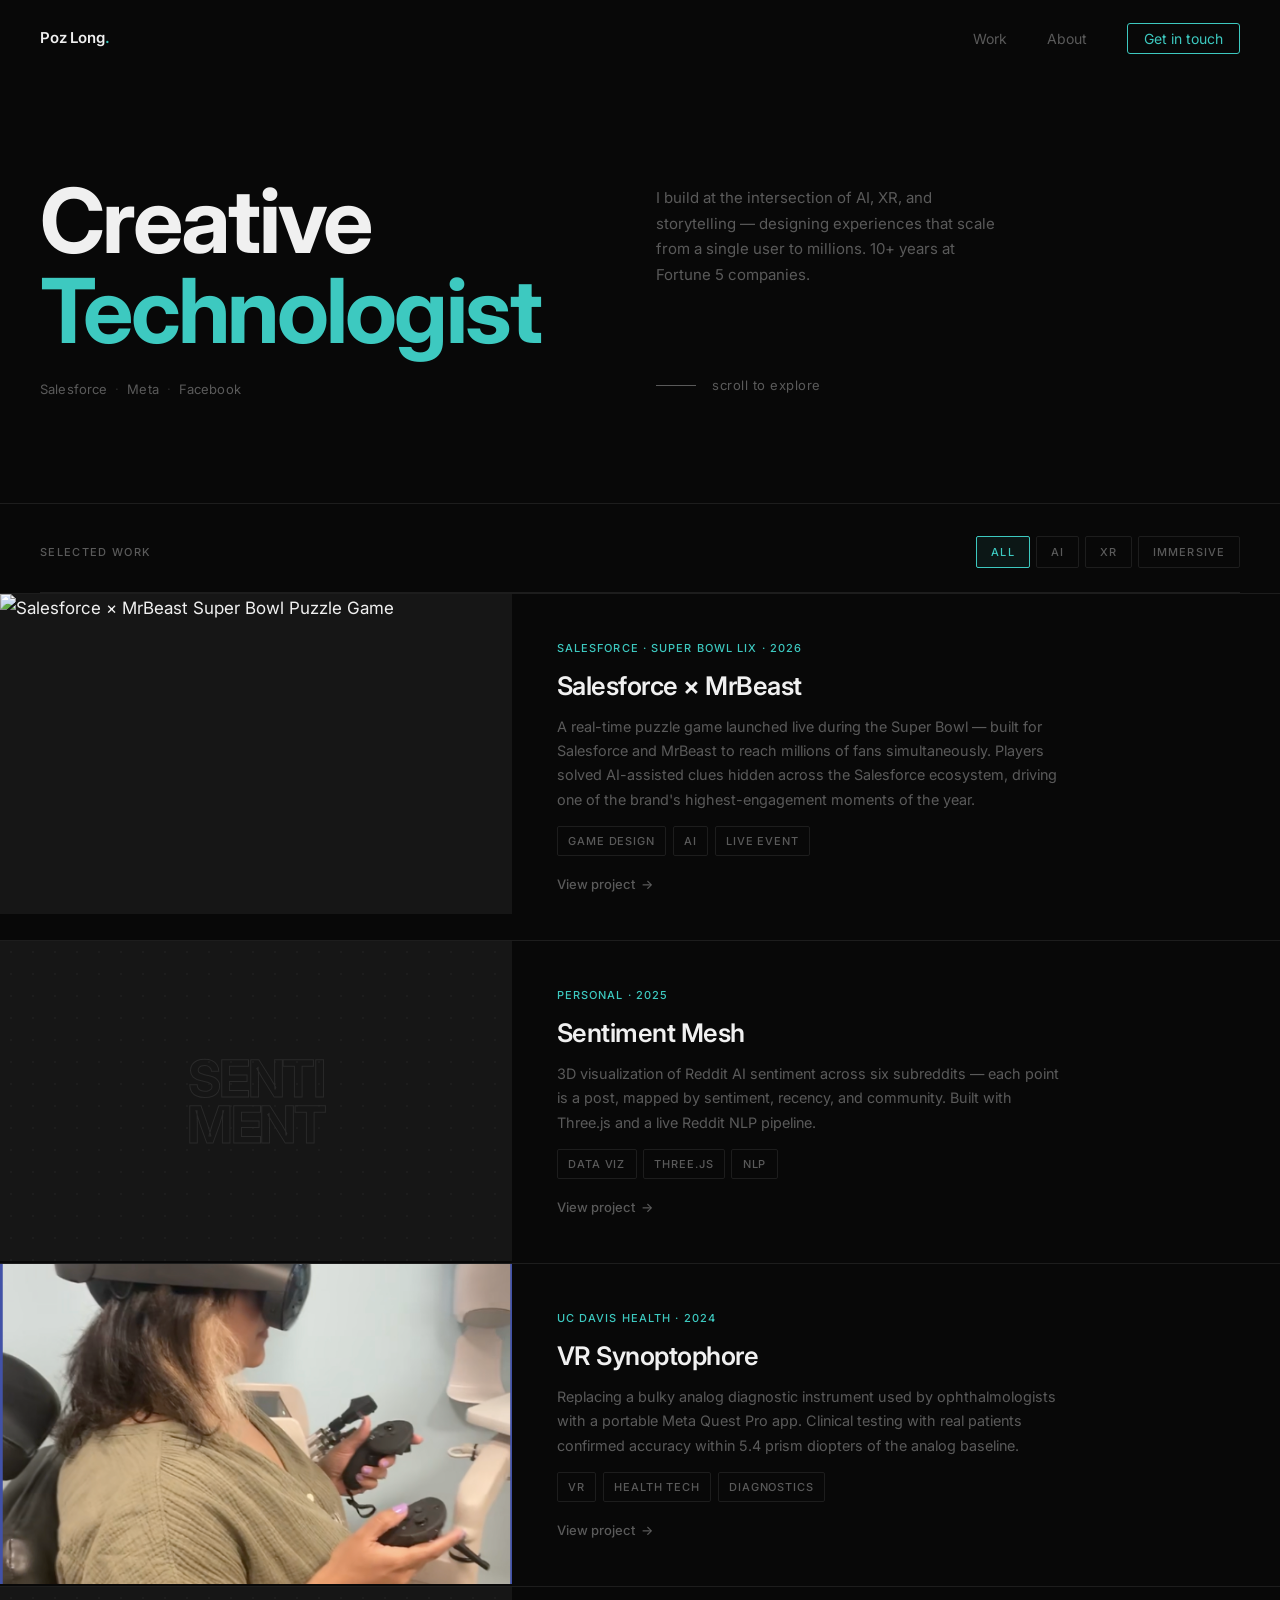
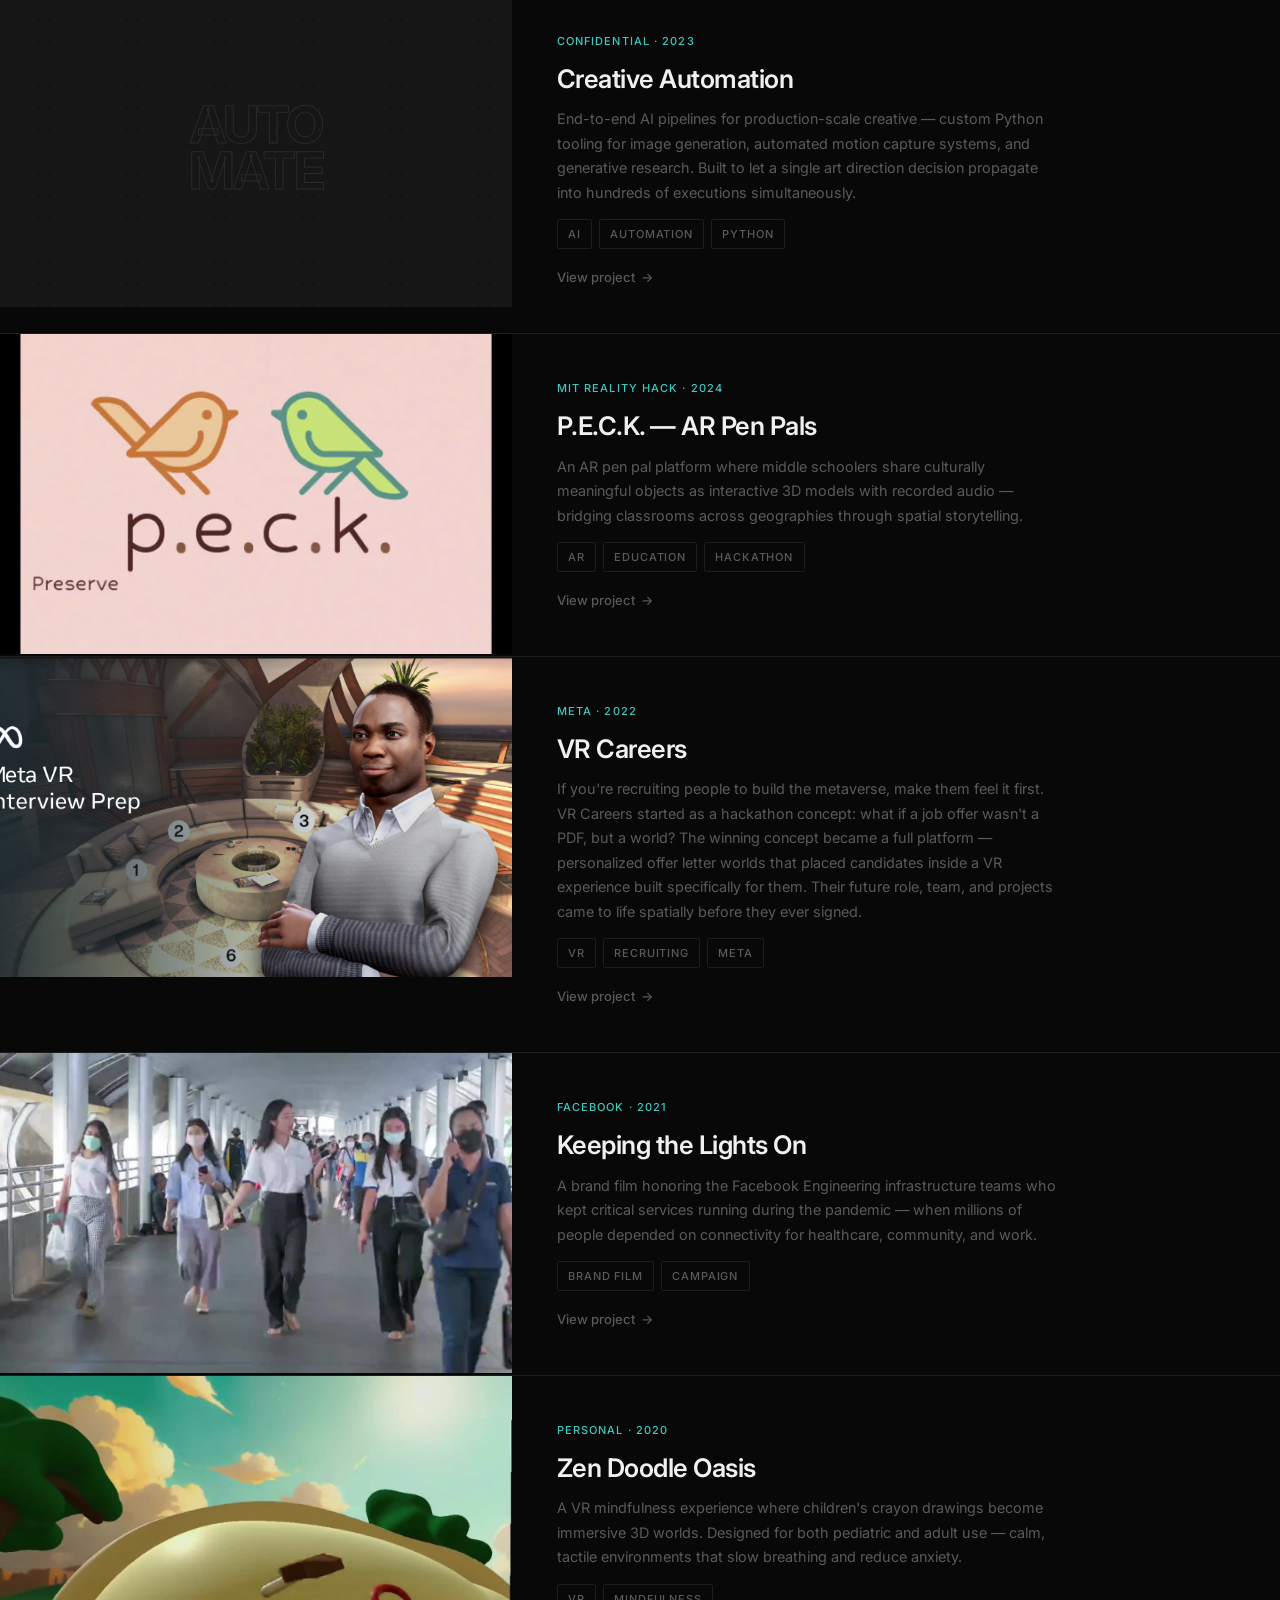
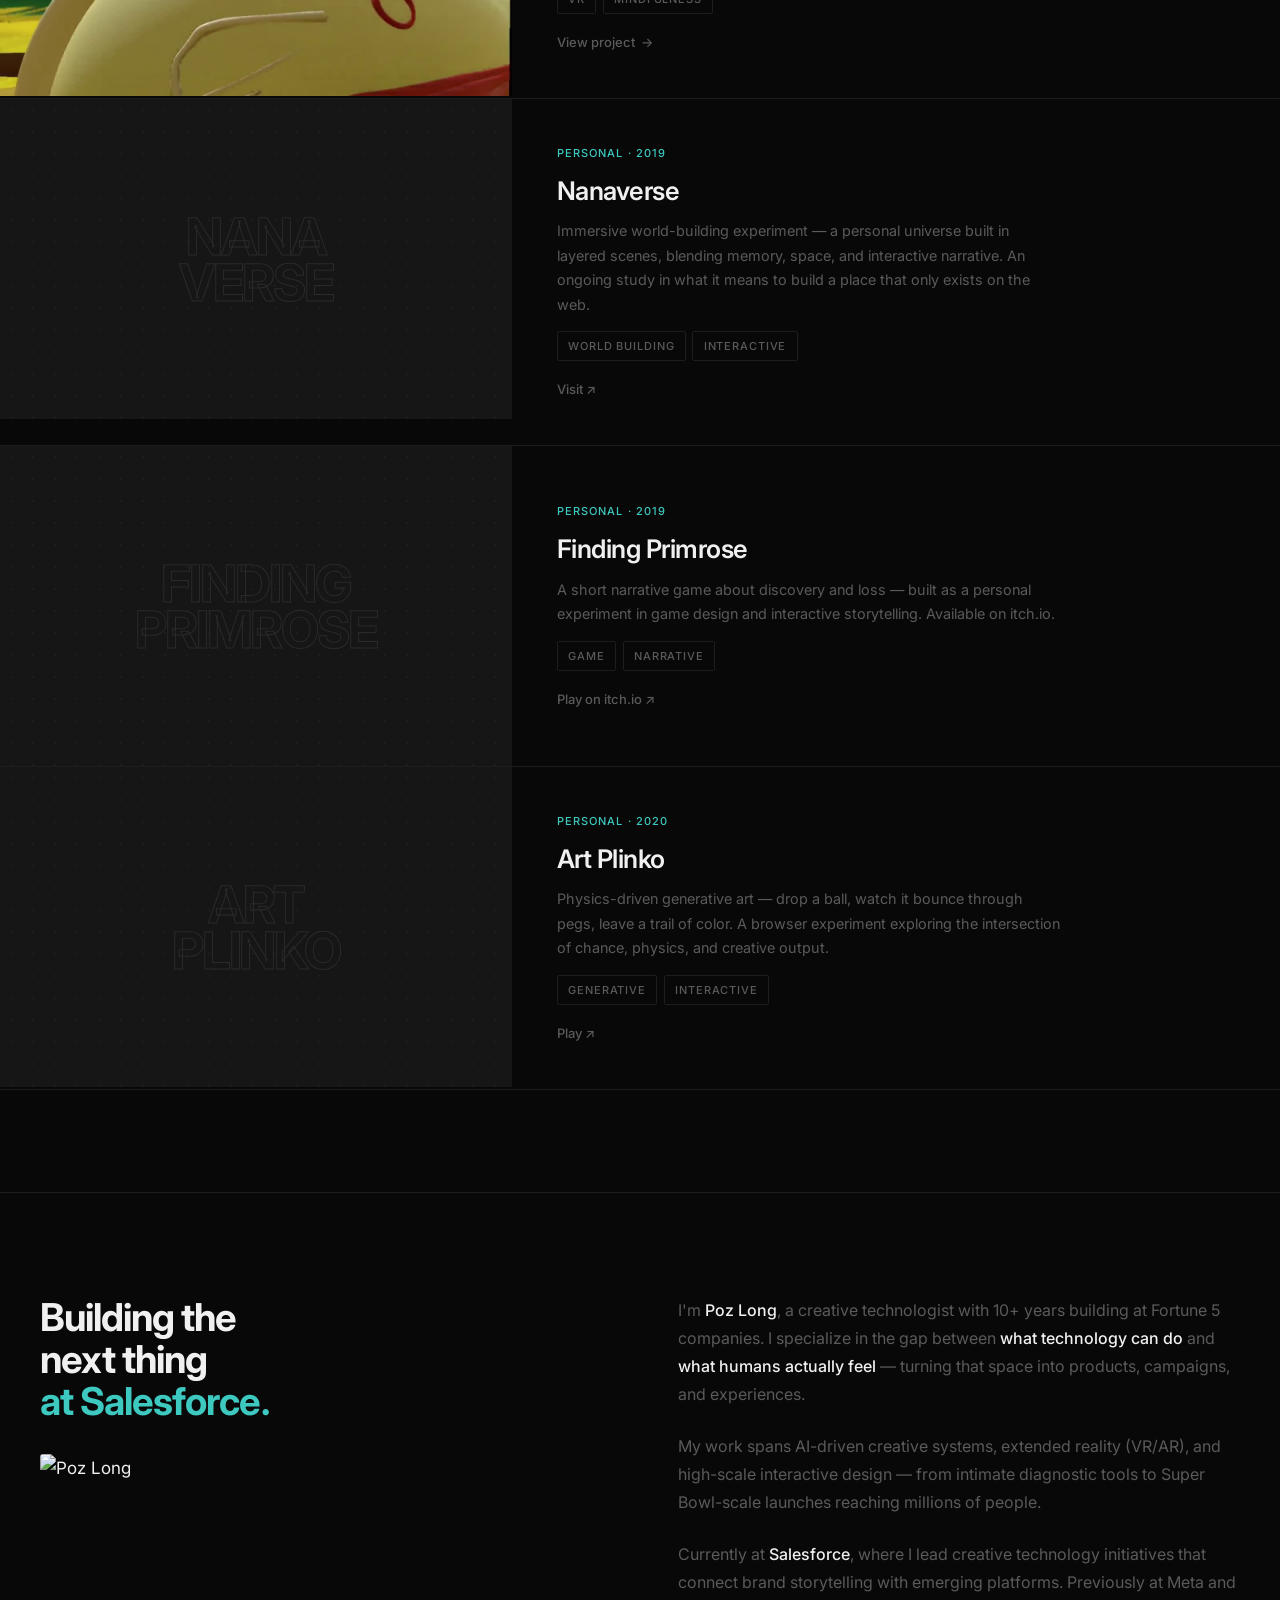
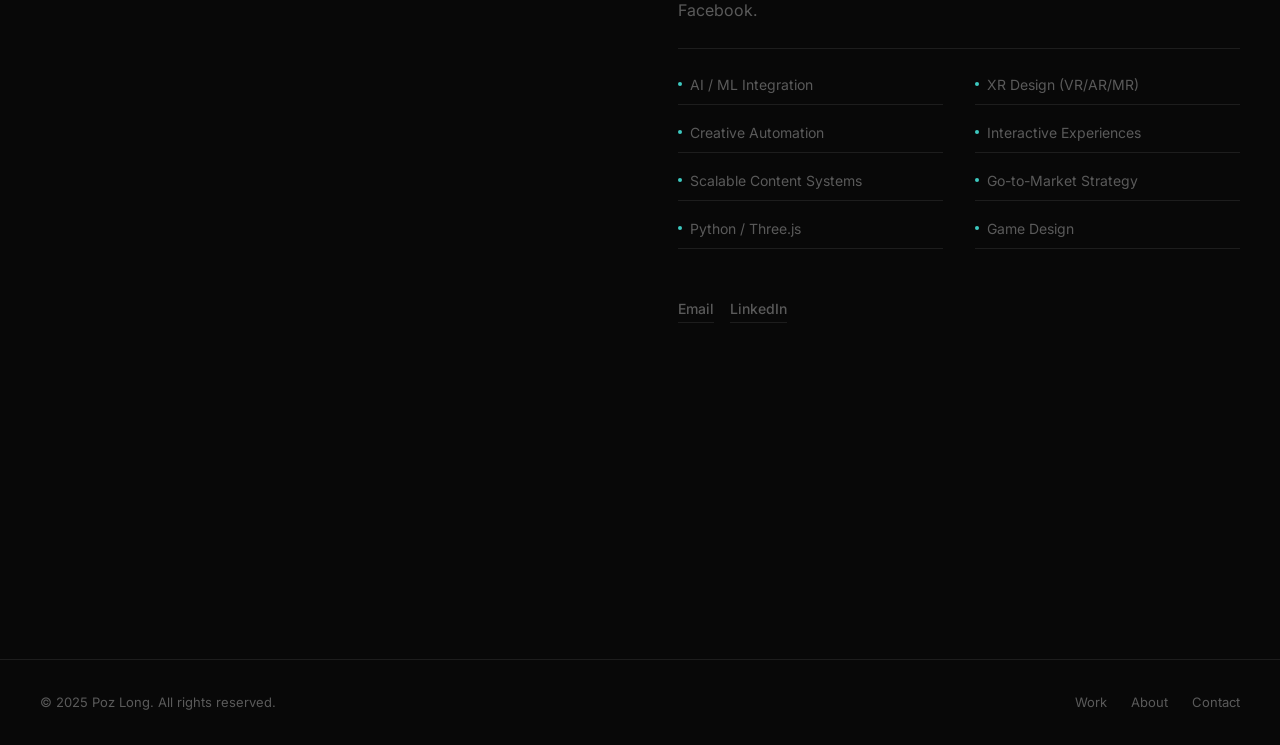
==== commit bf2fcb7d: "Rewrite VR Careers copy with full project context Card: lead with the offer-letter-as-world hook, co" ====
--- a/index.html
+++ b/index.html
@@ -181,11 +181,11 @@
           <div class="project-row__body">
             <p class="project-row__eyebrow">Meta · 2022</p>
             <h2 class="project-row__title">VR Careers</h2>
-            <p class="project-row__desc">Hackathon-winning VR experience helping Meta candidates viscerally understand the metaverse before joining. Extended into personalized offer letter worlds where new hires could explore their future team's virtual space.</p>
+            <p class="project-row__desc">If you're recruiting people to build the metaverse, make them feel it first. VR Careers started as a hackathon concept: what if a job offer wasn't a PDF, but a world? The winning concept became a full platform — personalized offer letter worlds that placed candidates inside a VR experience built specifically for them. Their future role, team, and projects came to life spatially before they ever signed.</p>
             <div class="project-row__tags">
               <span class="tag">VR</span>
-              <span class="tag">UX</span>
               <span class="tag">Recruiting</span>
+              <span class="tag">Meta</span>
             </div>
             <span class="project-row__cta">View project <span class="project-row__arrow">→</span></span>
           </div>
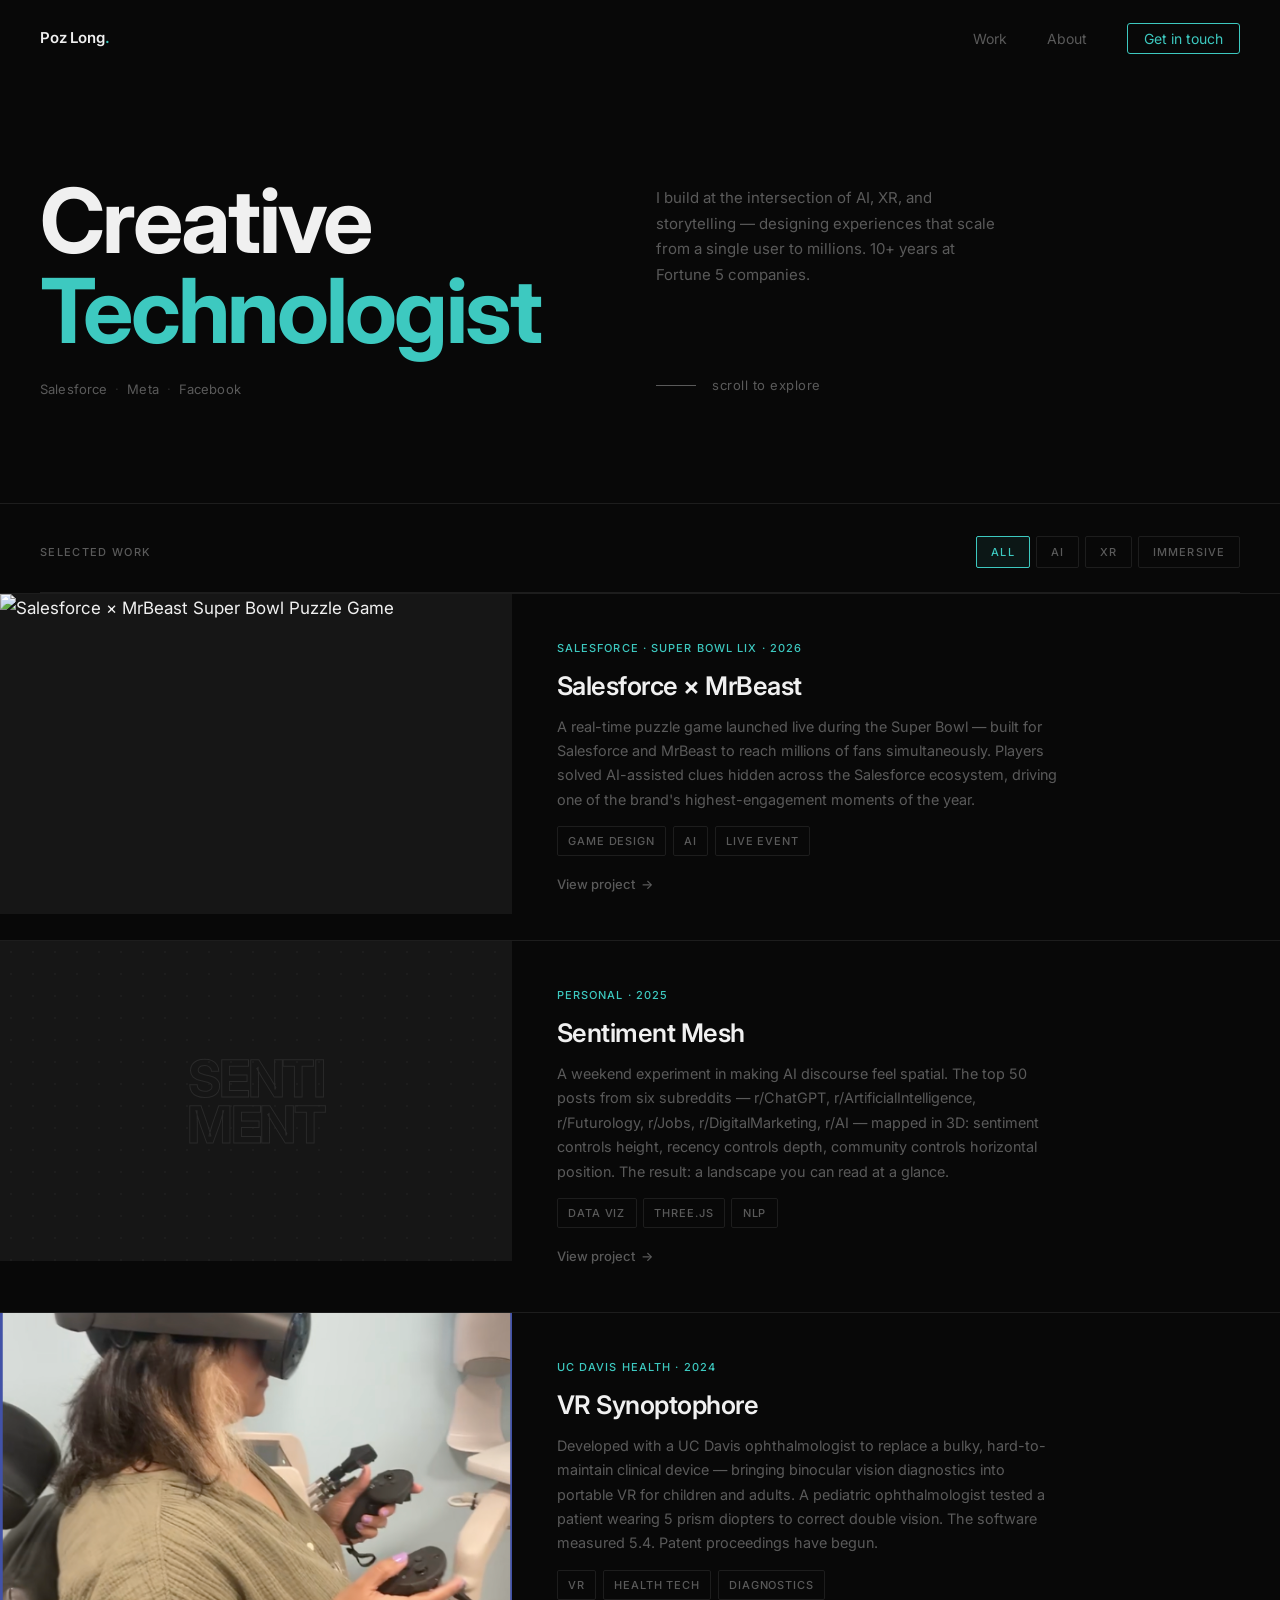
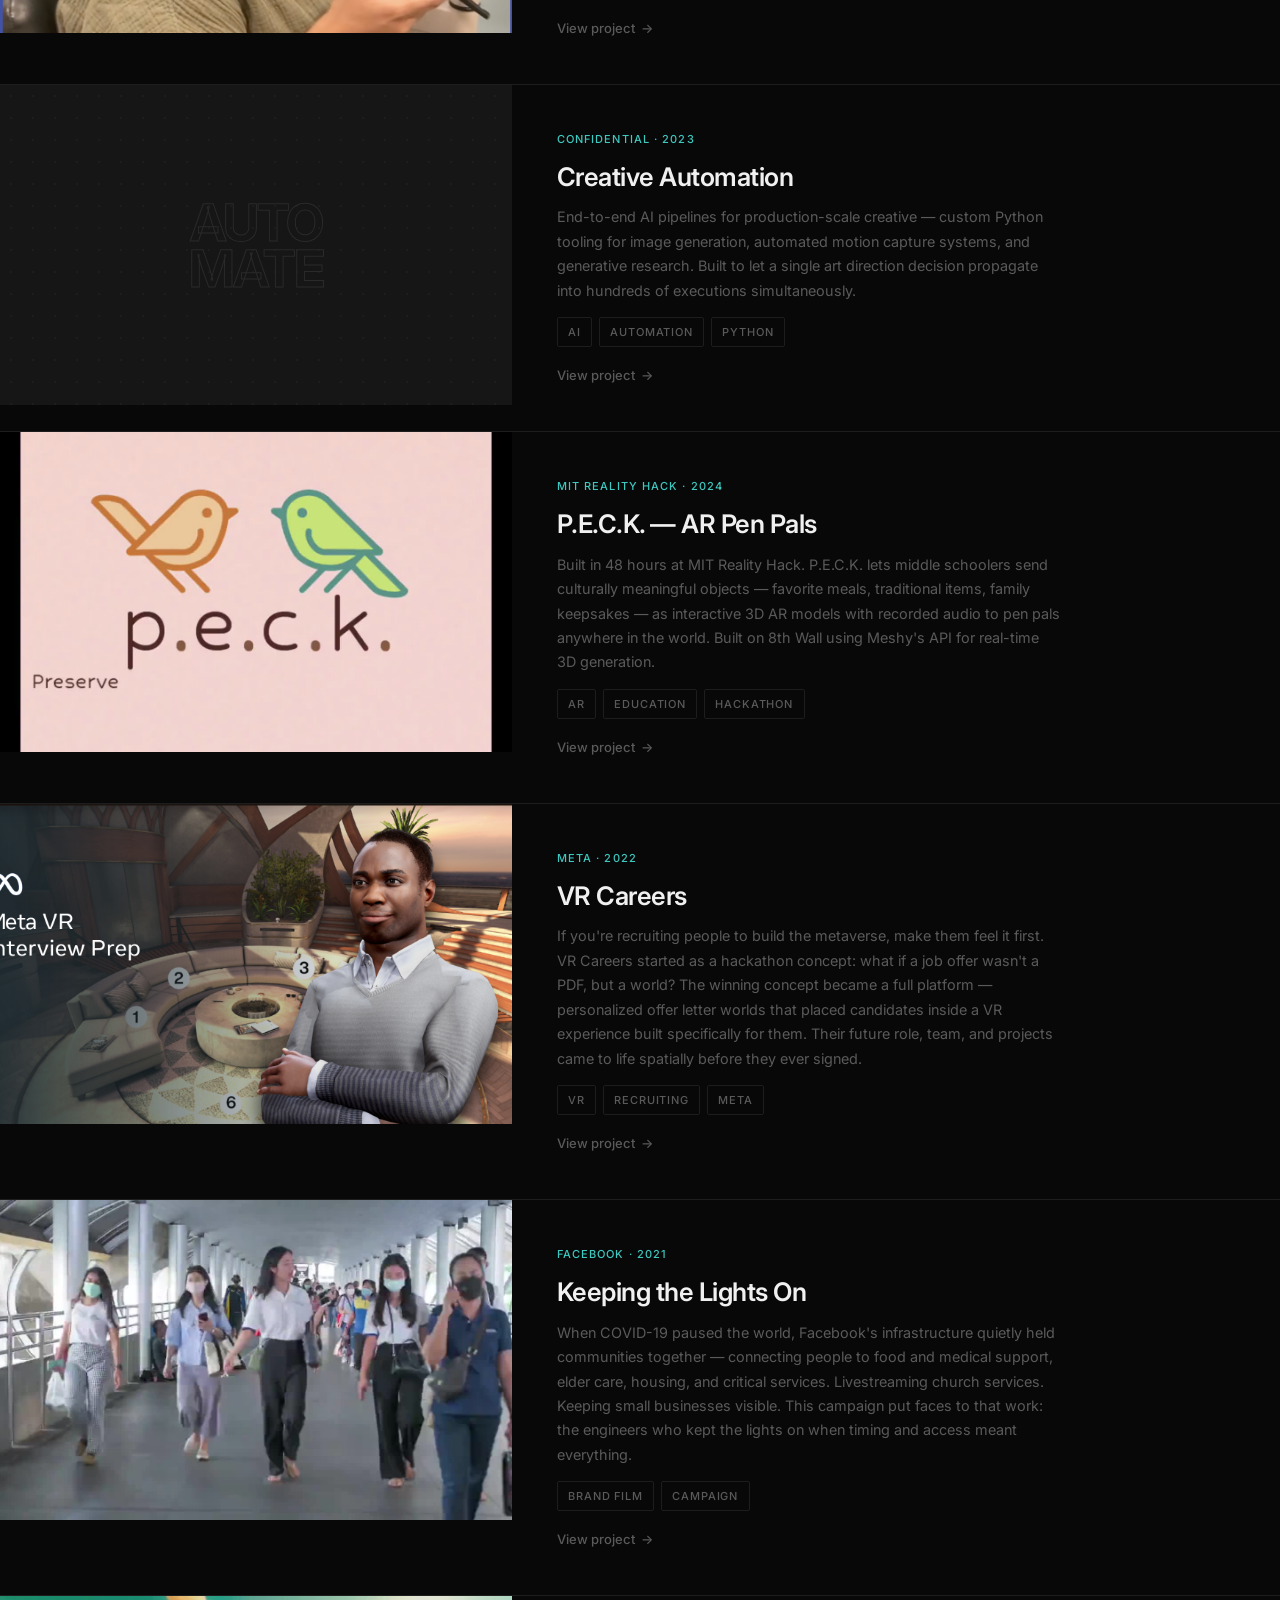
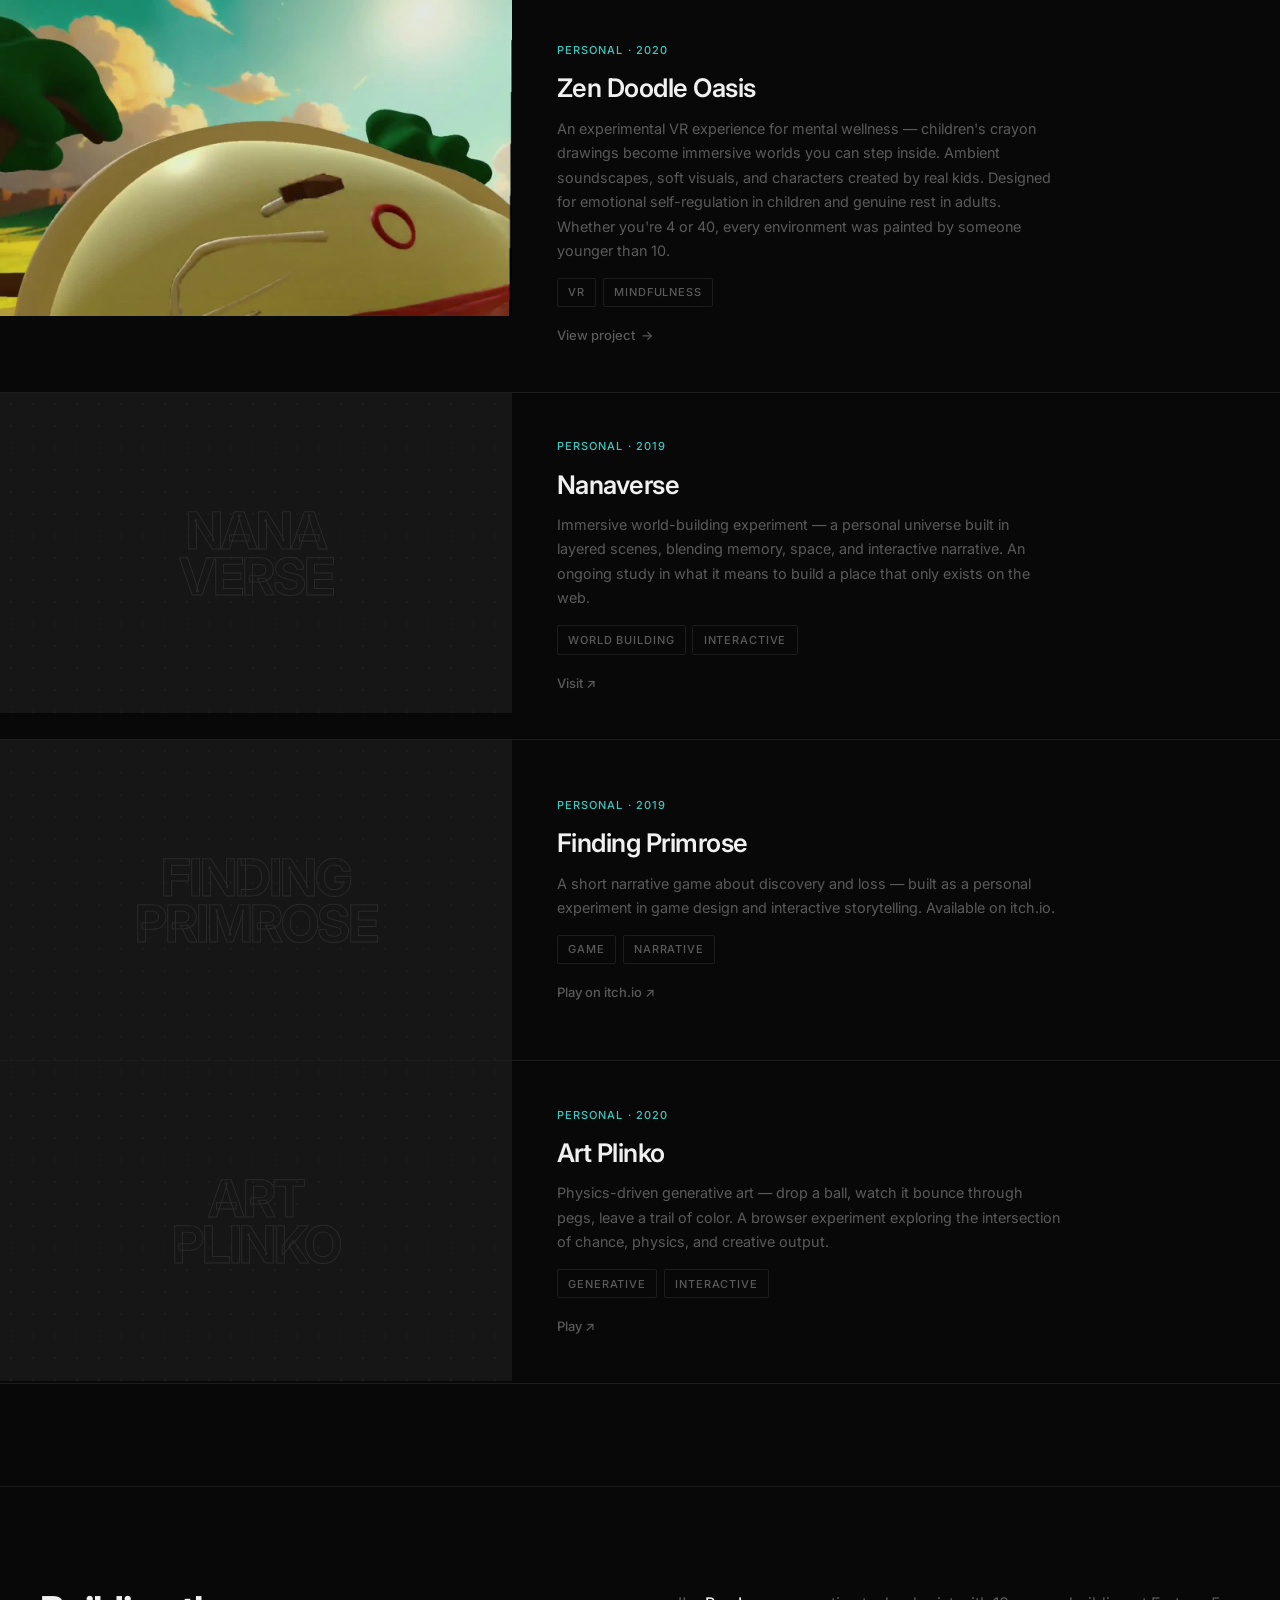
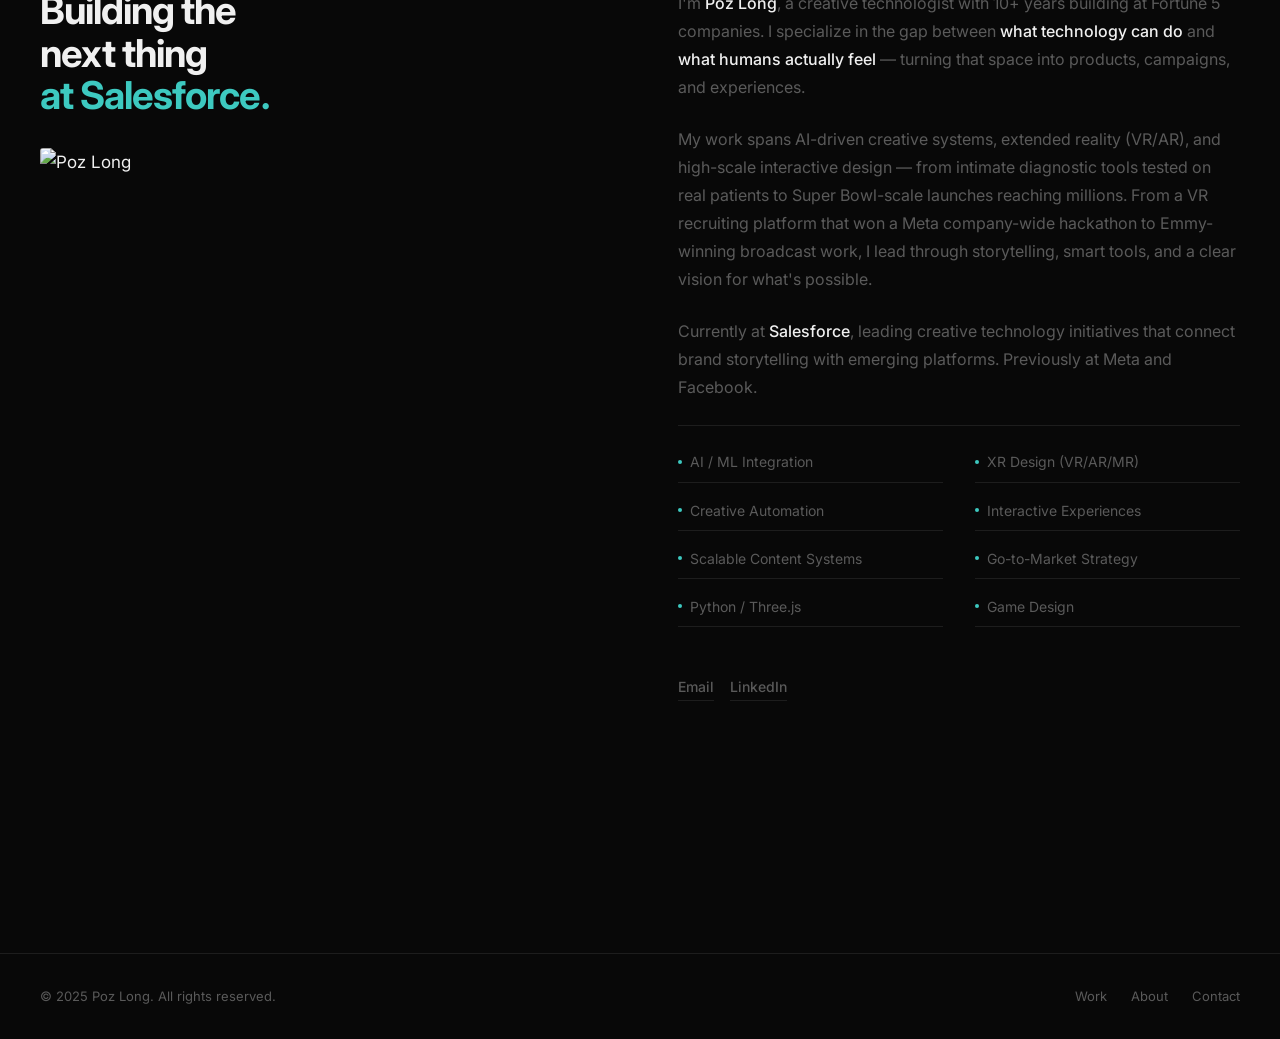
==== commit 0d7772e3: "Rewrite project copy across all pages with original source material index.html: updated card descrip" ====
--- a/index.html
+++ b/index.html
@@ -109,7 +109,7 @@
           <div class="project-row__body">
             <p class="project-row__eyebrow">Personal · 2025</p>
             <h2 class="project-row__title">Sentiment Mesh</h2>
-            <p class="project-row__desc">3D visualization of Reddit AI sentiment across six subreddits — each point is a post, mapped by sentiment, recency, and community. Built with Three.js and a live Reddit NLP pipeline.</p>
+            <p class="project-row__desc">A weekend experiment in making AI discourse feel spatial. The top 50 posts from six subreddits — r/ChatGPT, r/ArtificialIntelligence, r/Futurology, r/Jobs, r/DigitalMarketing, r/AI — mapped in 3D: sentiment controls height, recency controls depth, community controls horizontal position. The result: a landscape you can read at a glance.</p>
             <div class="project-row__tags">
               <span class="tag">Data Viz</span>
               <span class="tag">Three.js</span>
@@ -127,7 +127,7 @@
           <div class="project-row__body">
             <p class="project-row__eyebrow">UC Davis Health · 2024</p>
             <h2 class="project-row__title">VR Synoptophore</h2>
-            <p class="project-row__desc">Replacing a bulky analog diagnostic instrument used by ophthalmologists with a portable Meta Quest Pro app. Clinical testing with real patients confirmed accuracy within 5.4 prism diopters of the analog baseline.</p>
+            <p class="project-row__desc">Developed with a UC Davis ophthalmologist to replace a bulky, hard-to-maintain clinical device — bringing binocular vision diagnostics into portable VR for children and adults. A pediatric ophthalmologist tested a patient wearing 5 prism diopters to correct double vision. The software measured 5.4. Patent proceedings have begun.</p>
             <div class="project-row__tags">
               <span class="tag">VR</span>
               <span class="tag">Health Tech</span>
@@ -163,7 +163,7 @@
           <div class="project-row__body">
             <p class="project-row__eyebrow">MIT Reality Hack · 2024</p>
             <h2 class="project-row__title">P.E.C.K. — AR Pen Pals</h2>
-            <p class="project-row__desc">An AR pen pal platform where middle schoolers share culturally meaningful objects as interactive 3D models with recorded audio — bridging classrooms across geographies through spatial storytelling.</p>
+            <p class="project-row__desc">Built in 48 hours at MIT Reality Hack. P.E.C.K. lets middle schoolers send culturally meaningful objects — favorite meals, traditional items, family keepsakes — as interactive 3D AR models with recorded audio to pen pals anywhere in the world. Built on 8th Wall using Meshy's API for real-time 3D generation.</p>
             <div class="project-row__tags">
               <span class="tag">AR</span>
               <span class="tag">Education</span>
@@ -199,7 +199,7 @@
           <div class="project-row__body">
             <p class="project-row__eyebrow">Facebook · 2021</p>
             <h2 class="project-row__title">Keeping the Lights On</h2>
-            <p class="project-row__desc">A brand film honoring the Facebook Engineering infrastructure teams who kept critical services running during the pandemic — when millions of people depended on connectivity for healthcare, community, and work.</p>
+            <p class="project-row__desc">When COVID-19 paused the world, Facebook's infrastructure quietly held communities together — connecting people to food and medical support, elder care, housing, and critical services. Livestreaming church services. Keeping small businesses visible. This campaign put faces to that work: the engineers who kept the lights on when timing and access meant everything.</p>
             <div class="project-row__tags">
               <span class="tag">Brand Film</span>
               <span class="tag">Campaign</span>
@@ -216,7 +216,7 @@
           <div class="project-row__body">
             <p class="project-row__eyebrow">Personal · 2020</p>
             <h2 class="project-row__title">Zen Doodle Oasis</h2>
-            <p class="project-row__desc">A VR mindfulness experience where children's crayon drawings become immersive 3D worlds. Designed for both pediatric and adult use — calm, tactile environments that slow breathing and reduce anxiety.</p>
+            <p class="project-row__desc">An experimental VR experience for mental wellness — children's crayon drawings become immersive worlds you can step inside. Ambient soundscapes, soft visuals, and characters created by real kids. Designed for emotional self-regulation in children and genuine rest in adults. Whether you're 4 or 40, every environment was painted by someone younger than 10.</p>
             <div class="project-row__tags">
               <span class="tag">VR</span>
               <span class="tag">Mindfulness</span>
@@ -293,10 +293,10 @@
               I'm <strong>Poz Long</strong>, a creative technologist with 10+ years building at Fortune 5 companies. I specialize in the gap between <strong>what technology can do</strong> and <strong>what humans actually feel</strong> — turning that space into products, campaigns, and experiences.
             </p>
             <p class="about__bio reveal reveal-delay-1">
-              My work spans AI-driven creative systems, extended reality (VR/AR), and high-scale interactive design — from intimate diagnostic tools to Super Bowl-scale launches reaching millions of people.
+              My work spans AI-driven creative systems, extended reality (VR/AR), and high-scale interactive design — from intimate diagnostic tools tested on real patients to Super Bowl-scale launches reaching millions. From a VR recruiting platform that won a Meta company-wide hackathon to Emmy-winning broadcast work, I lead through storytelling, smart tools, and a clear vision for what's possible.
             </p>
             <p class="about__bio reveal reveal-delay-2">
-              Currently at <strong>Salesforce</strong>, where I lead creative technology initiatives that connect brand storytelling with emerging platforms. Previously at Meta and Facebook.
+              Currently at <strong>Salesforce</strong>, leading creative technology initiatives that connect brand storytelling with emerging platforms. Previously at Meta and Facebook.
             </p>
             <div class="about__skills reveal">
               <span class="about__skill">AI / ML Integration</span>
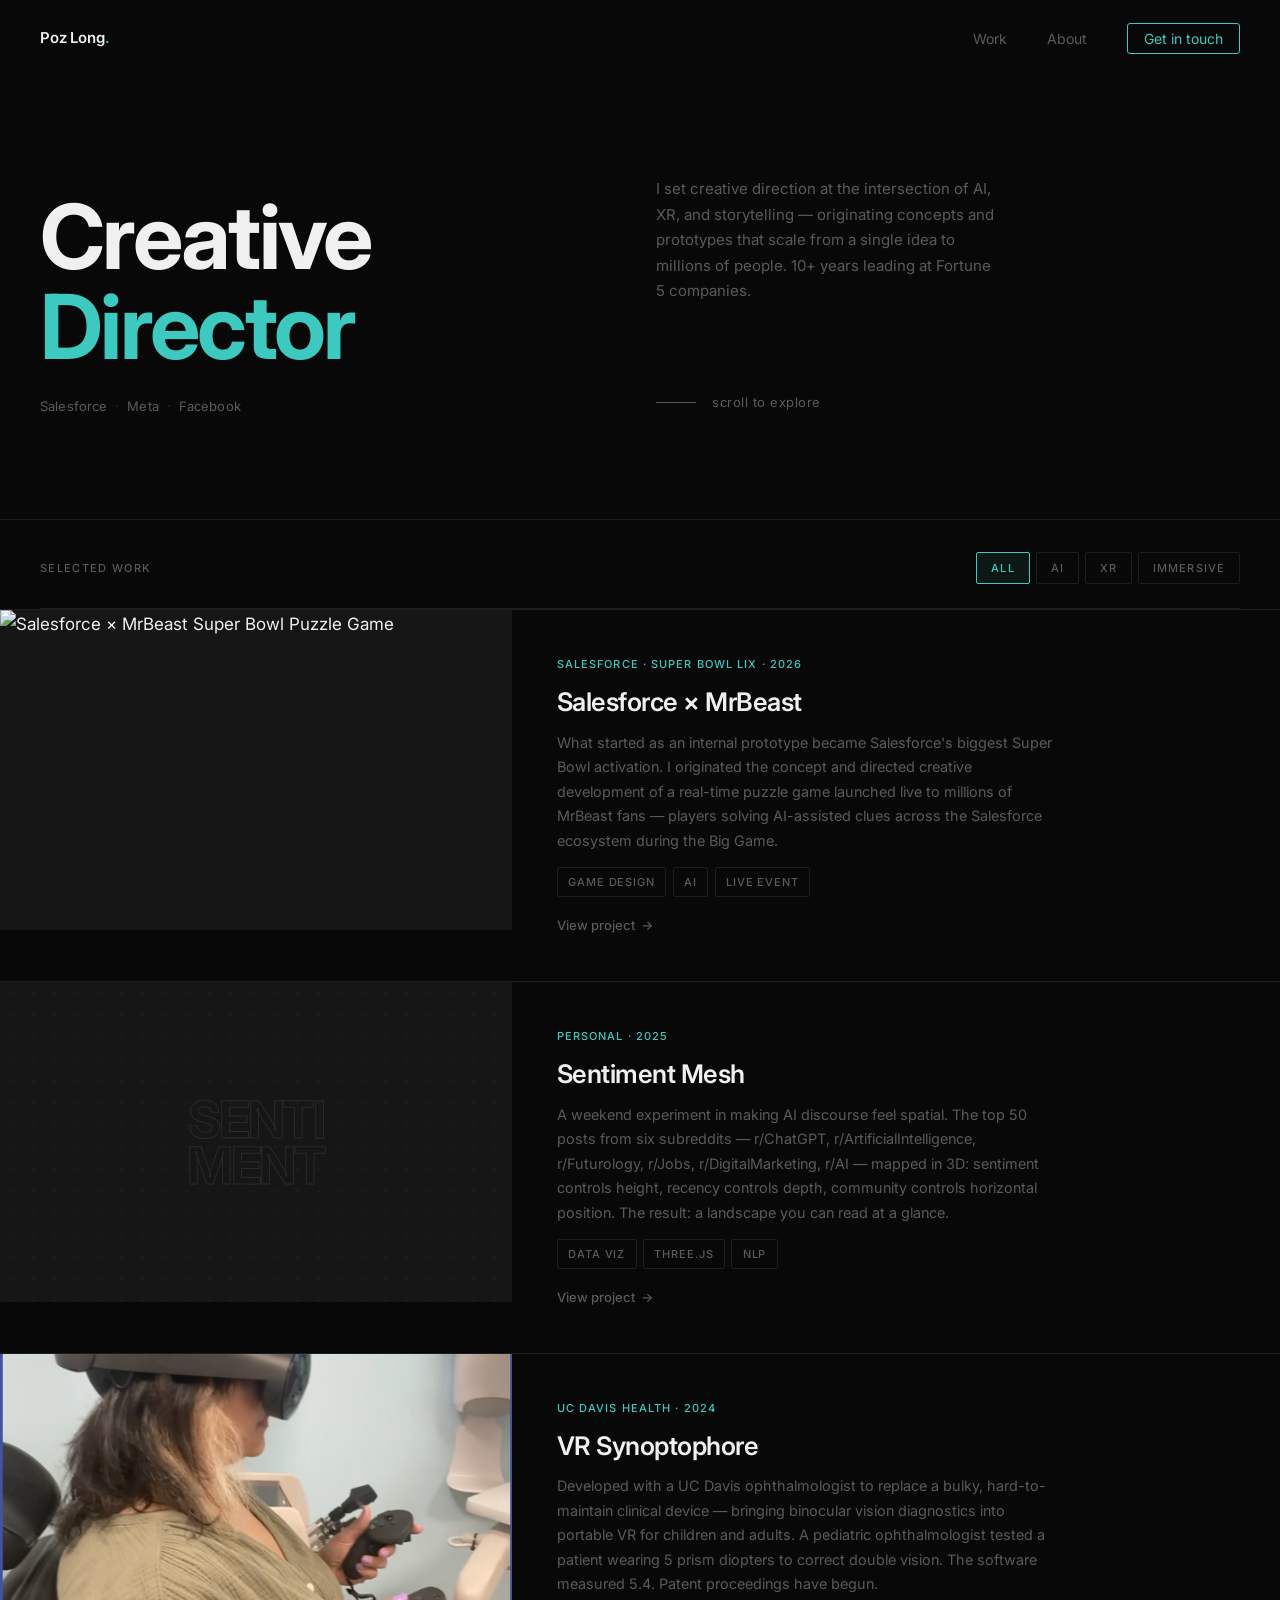
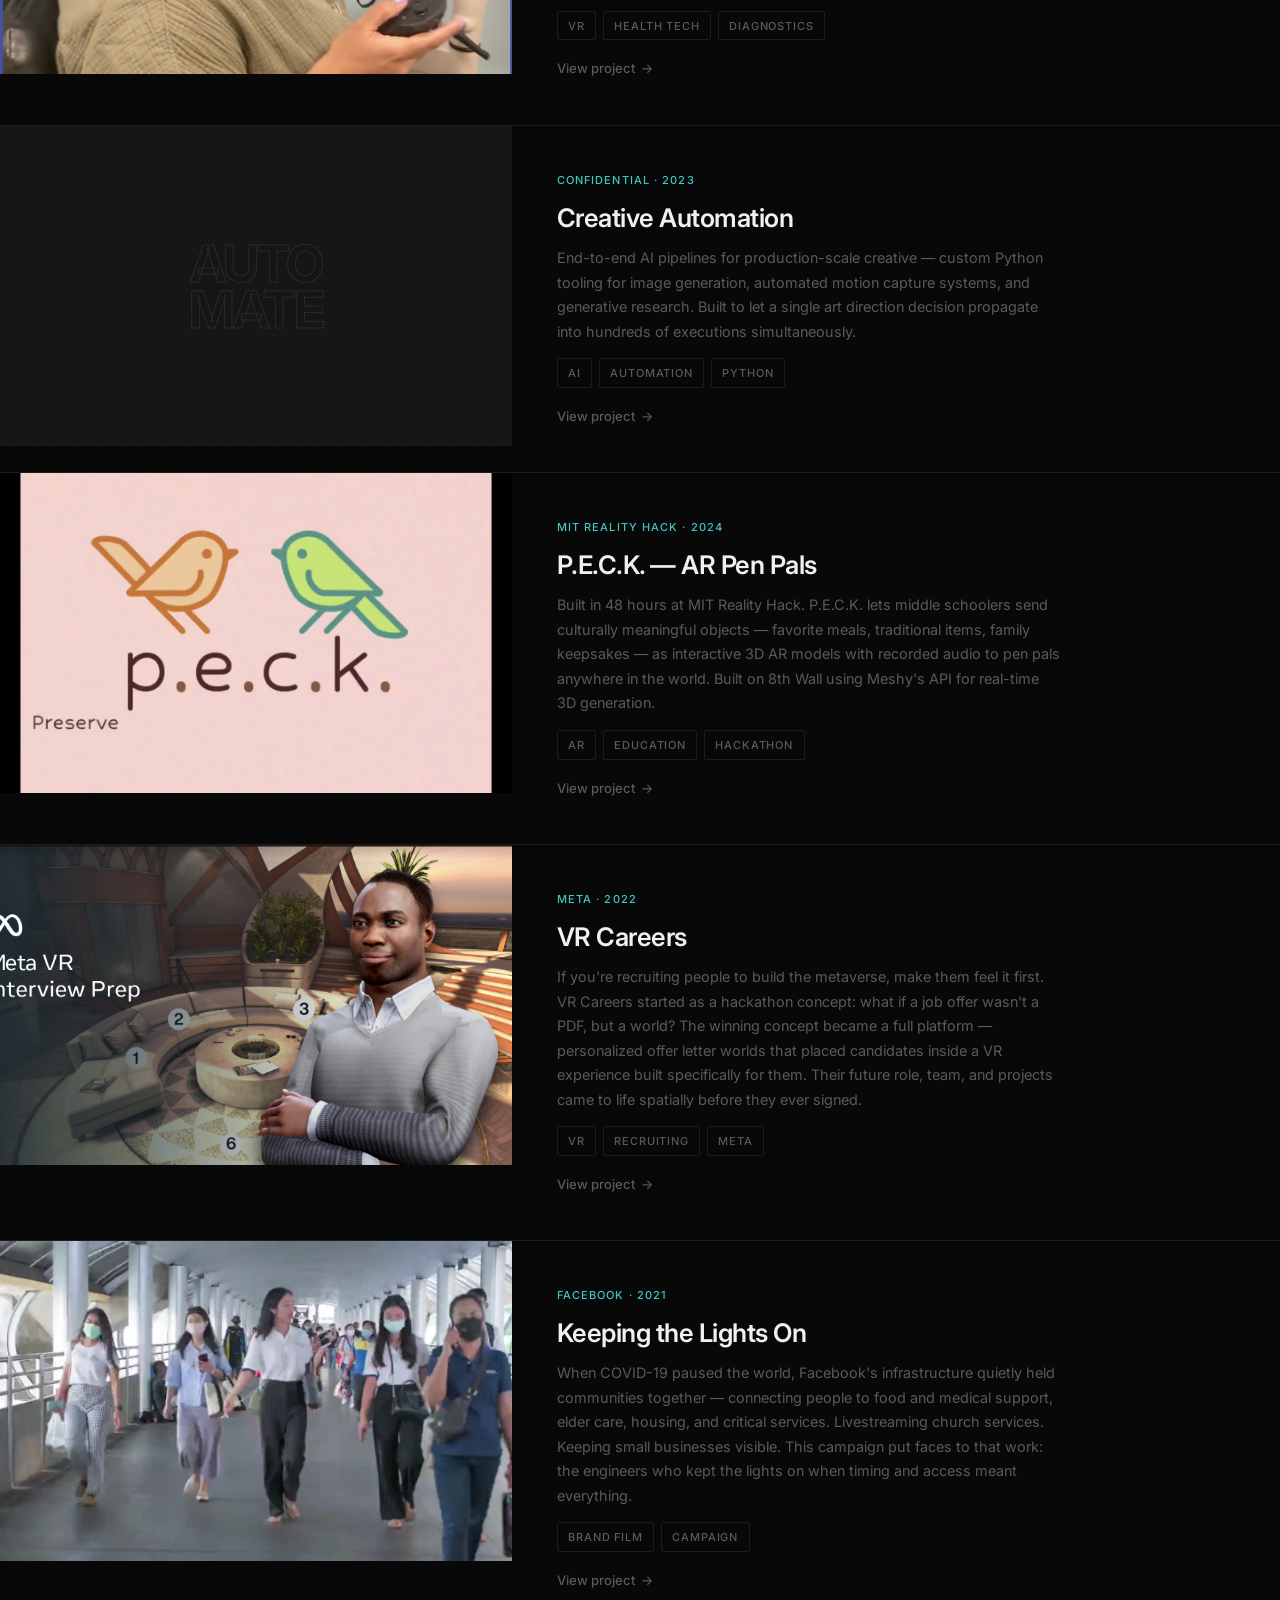
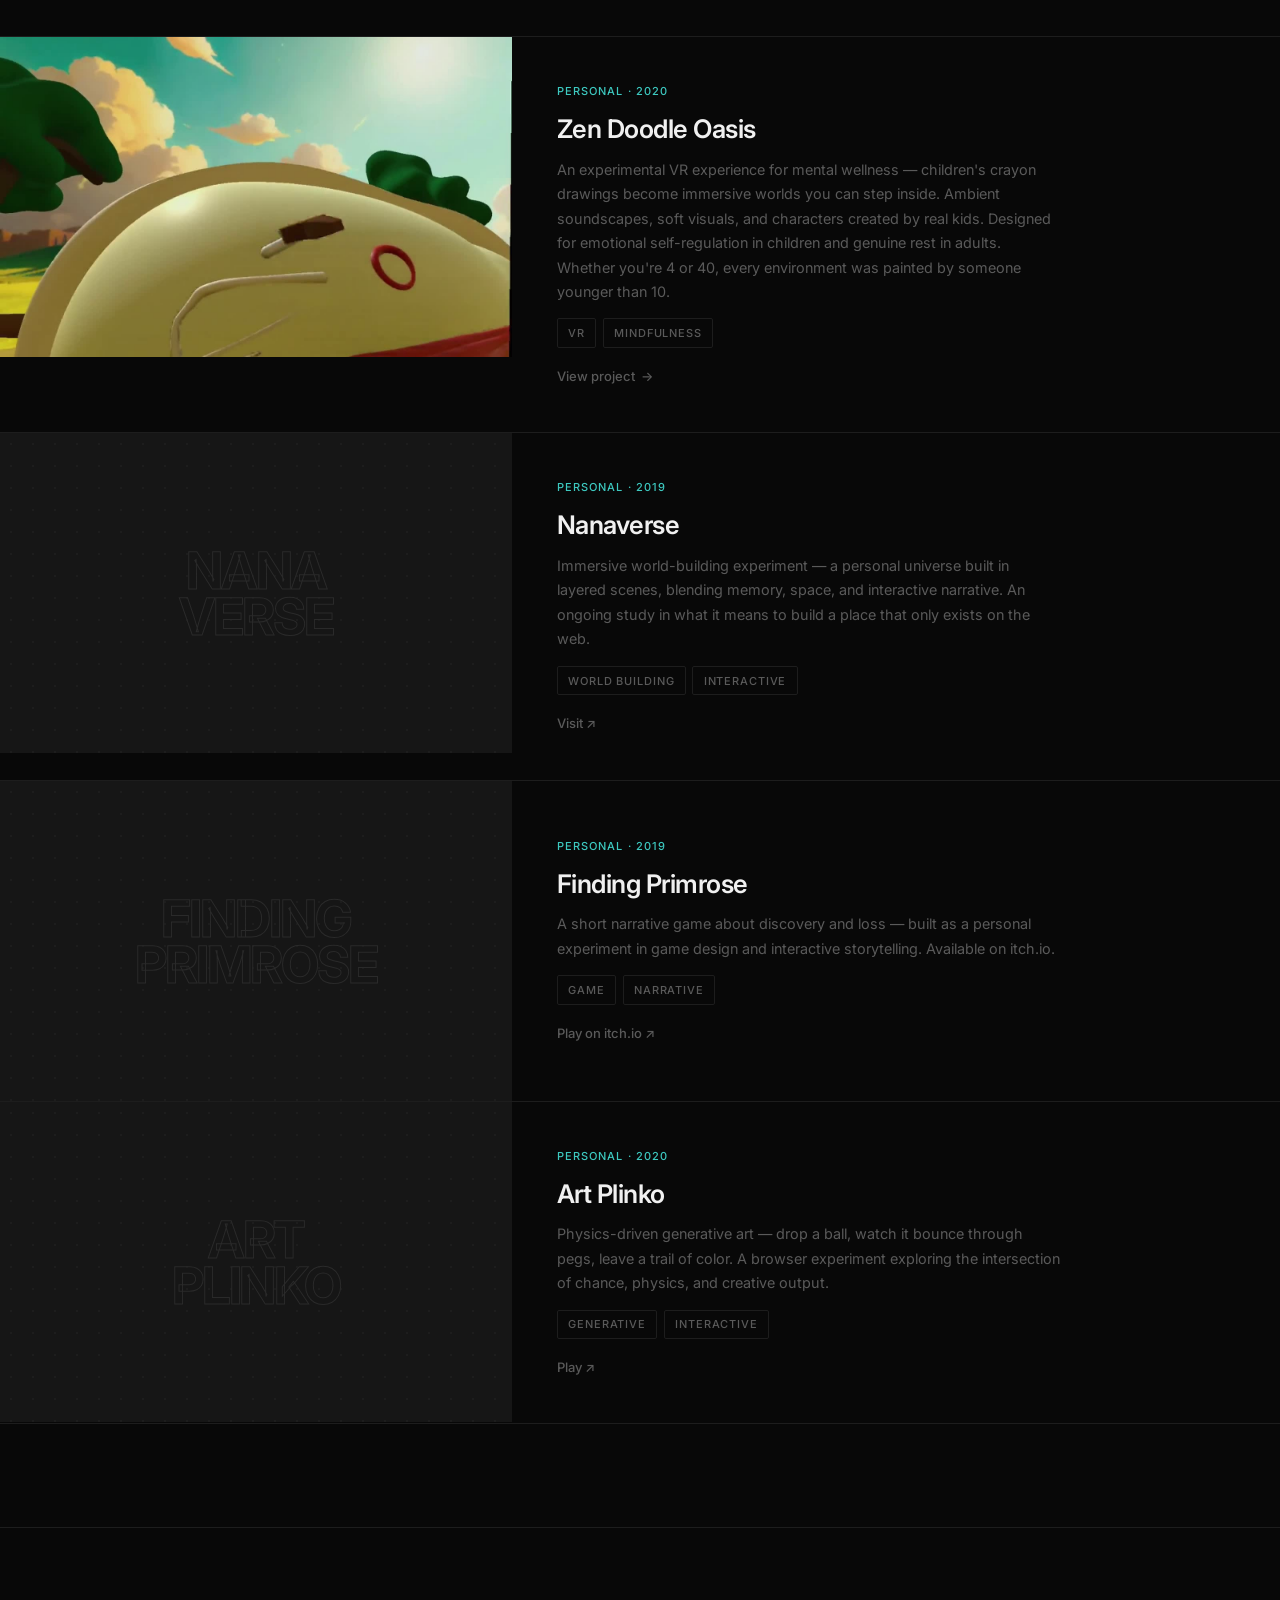
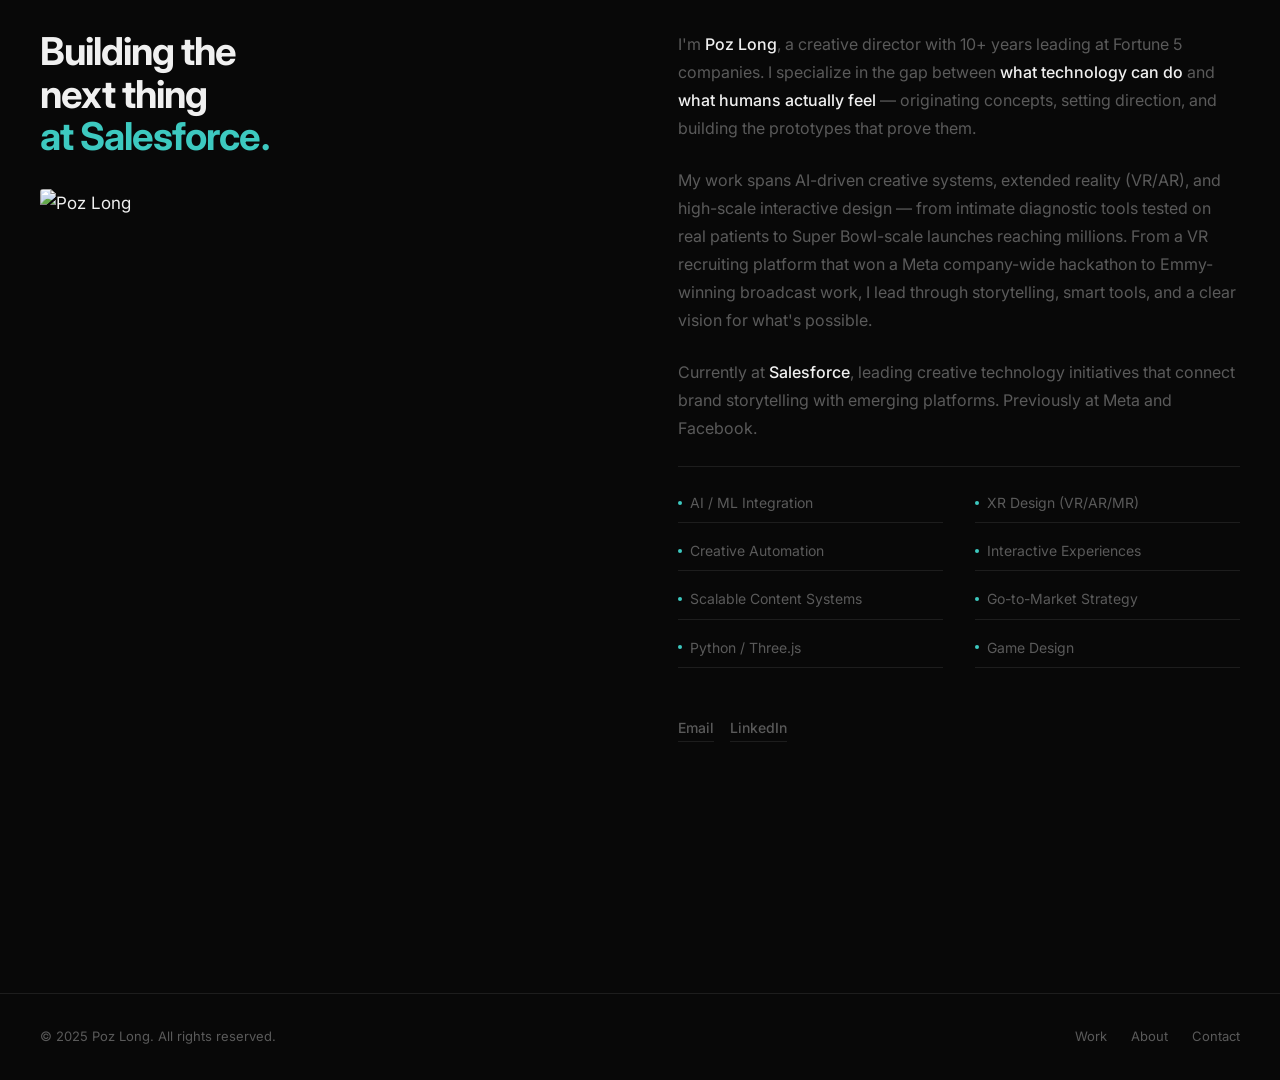
==== commit 41b77693: "Reframe positioning from technologist to creative director Hero: 'Creative Director' title, 'I set c" ====
--- a/index.html
+++ b/index.html
@@ -47,7 +47,7 @@
           <div>
             <h1 class="t-display hero__title">
               Creative<br>
-              <em>Technologist</em>
+              <em>Director</em>
             </h1>
             <div class="hero__companies">
               <span class="hero__company">Salesforce</span>
@@ -59,7 +59,7 @@
           </div>
           <div class="hero__meta">
             <p class="hero__desc">
-              I build at the intersection of AI, XR, and storytelling — designing experiences that scale from a single user to millions. 10+ years at Fortune 5 companies.
+              I set creative direction at the intersection of AI, XR, and storytelling — originating concepts and prototypes that scale from a single idea to millions of people. 10+ years leading at Fortune 5 companies.
             </p>
             <div class="hero__scroll">scroll to explore</div>
           </div>
@@ -91,7 +91,7 @@
           <div class="project-row__body">
             <p class="project-row__eyebrow">Salesforce · Super Bowl LIX · 2026</p>
             <h2 class="project-row__title">Salesforce × MrBeast</h2>
-            <p class="project-row__desc">A real-time puzzle game launched live during the Super Bowl — built for Salesforce and MrBeast to reach millions of fans simultaneously. Players solved AI-assisted clues hidden across the Salesforce ecosystem, driving one of the brand's highest-engagement moments of the year.</p>
+            <p class="project-row__desc">What started as an internal prototype became Salesforce's biggest Super Bowl activation. I originated the concept and directed creative development of a real-time puzzle game launched live to millions of MrBeast fans — players solving AI-assisted clues across the Salesforce ecosystem during the Big Game.</p>
             <div class="project-row__tags">
               <span class="tag">Game Design</span>
               <span class="tag">AI</span>
@@ -290,7 +290,7 @@
           </div>
           <div class="about__content">
             <p class="about__bio reveal">
-              I'm <strong>Poz Long</strong>, a creative technologist with 10+ years building at Fortune 5 companies. I specialize in the gap between <strong>what technology can do</strong> and <strong>what humans actually feel</strong> — turning that space into products, campaigns, and experiences.
+              I'm <strong>Poz Long</strong>, a creative director with 10+ years leading at Fortune 5 companies. I specialize in the gap between <strong>what technology can do</strong> and <strong>what humans actually feel</strong> — originating concepts, setting direction, and building the prototypes that prove them.
             </p>
             <p class="about__bio reveal reveal-delay-1">
               My work spans AI-driven creative systems, extended reality (VR/AR), and high-scale interactive design — from intimate diagnostic tools tested on real patients to Super Bowl-scale launches reaching millions. From a VR recruiting platform that won a Meta company-wide hackathon to Emmy-winning broadcast work, I lead through storytelling, smart tools, and a clear vision for what's possible.
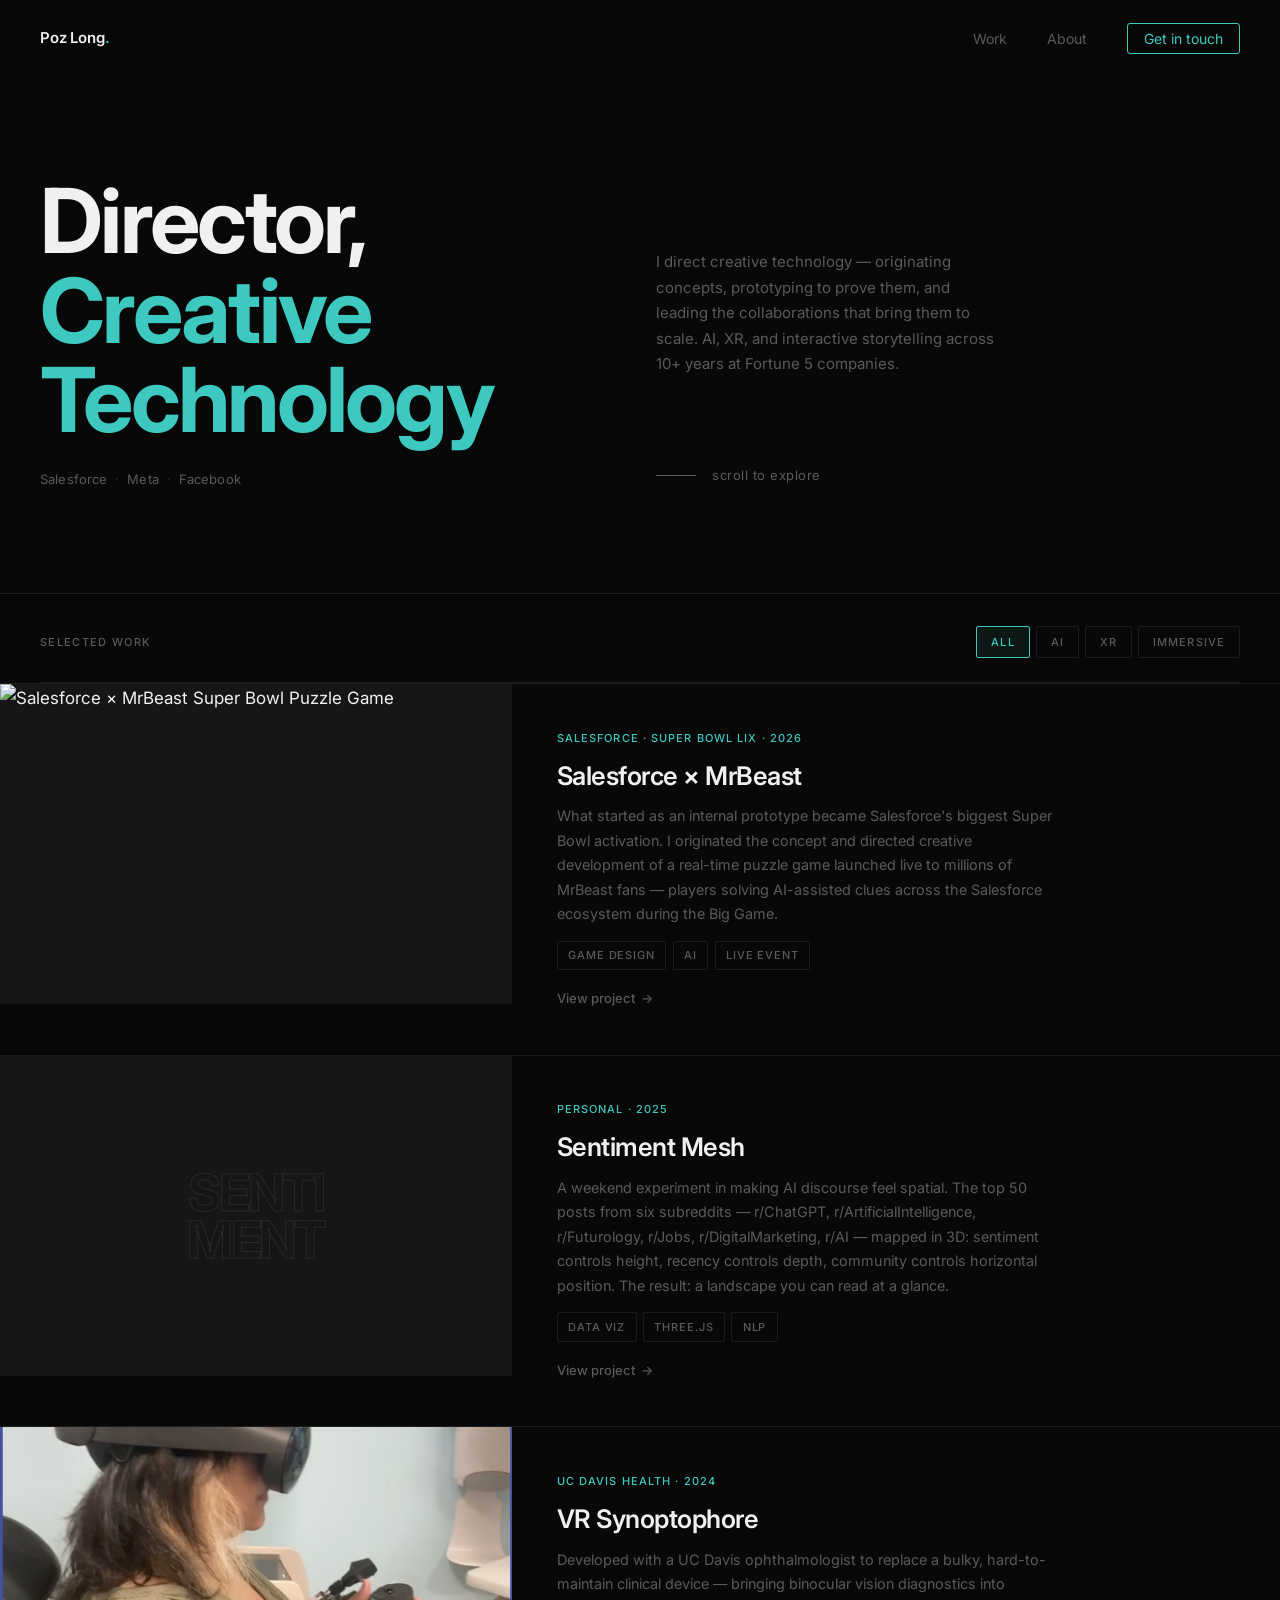
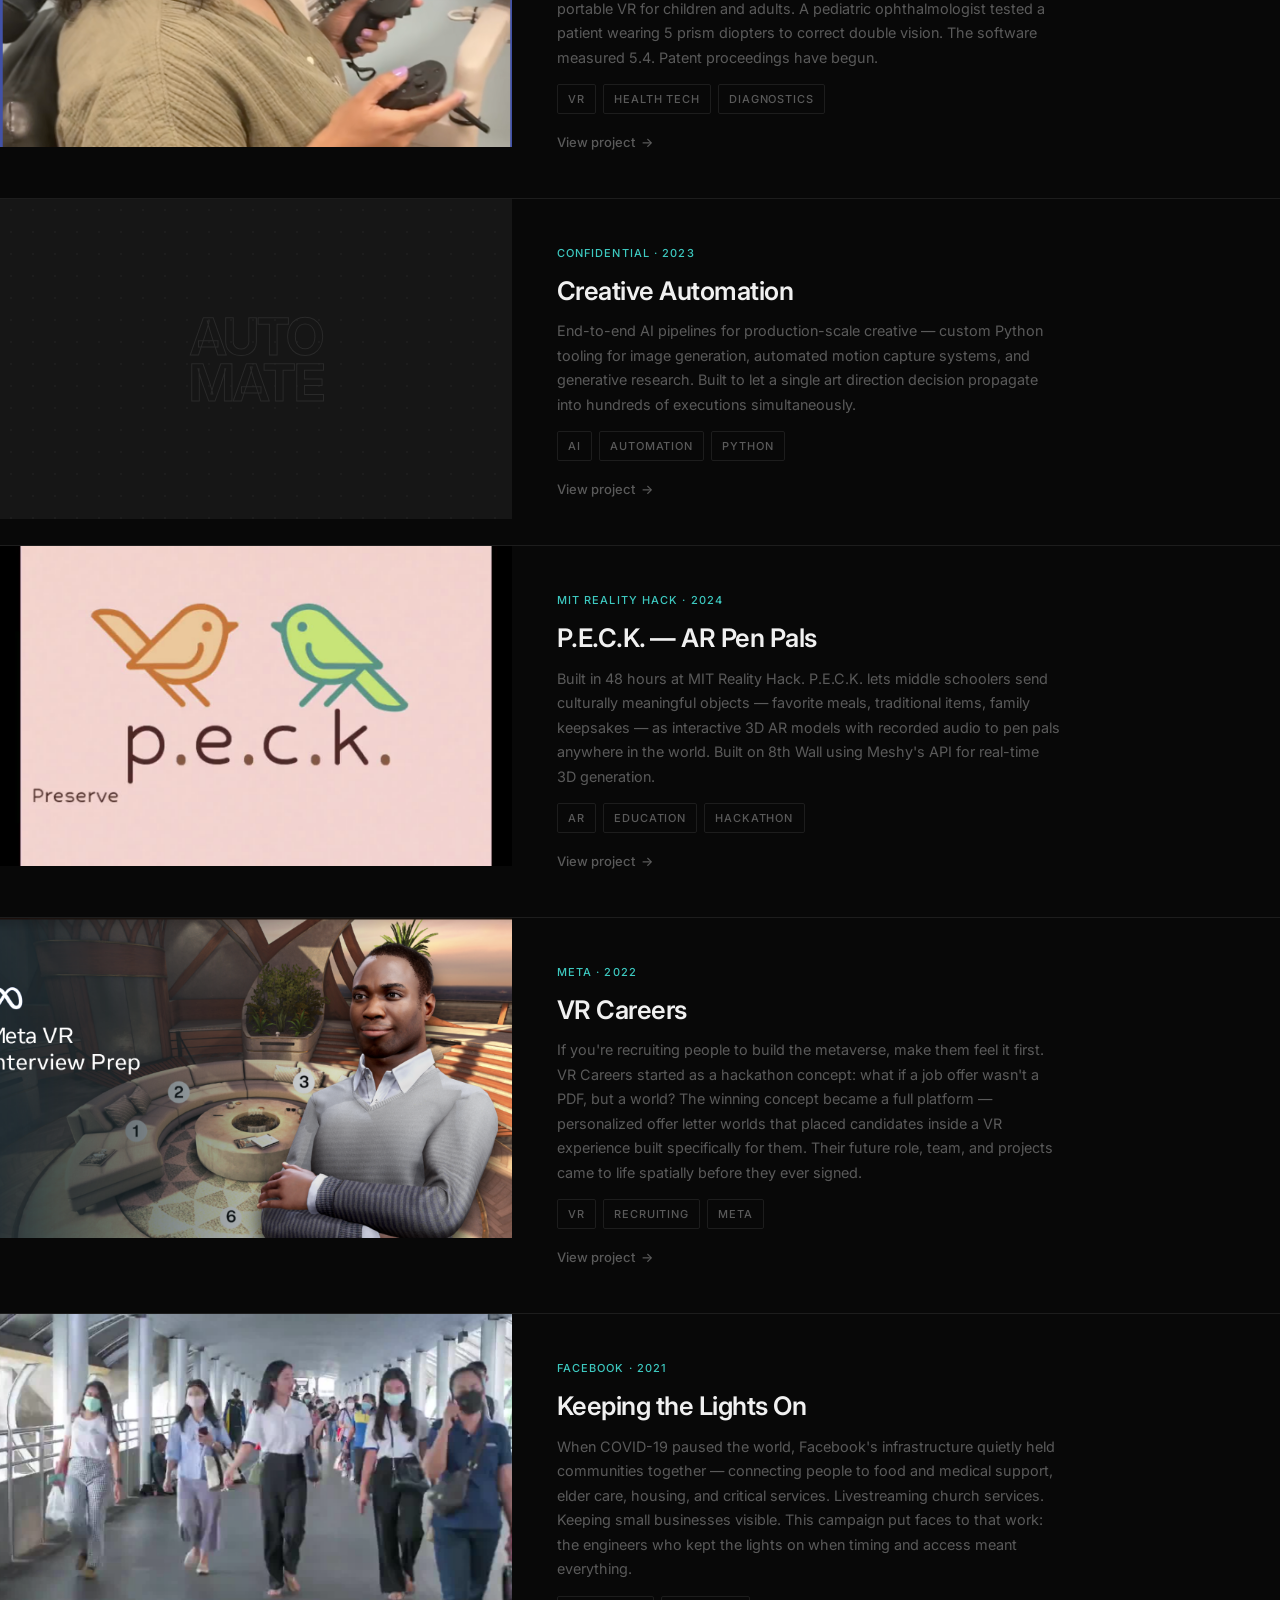
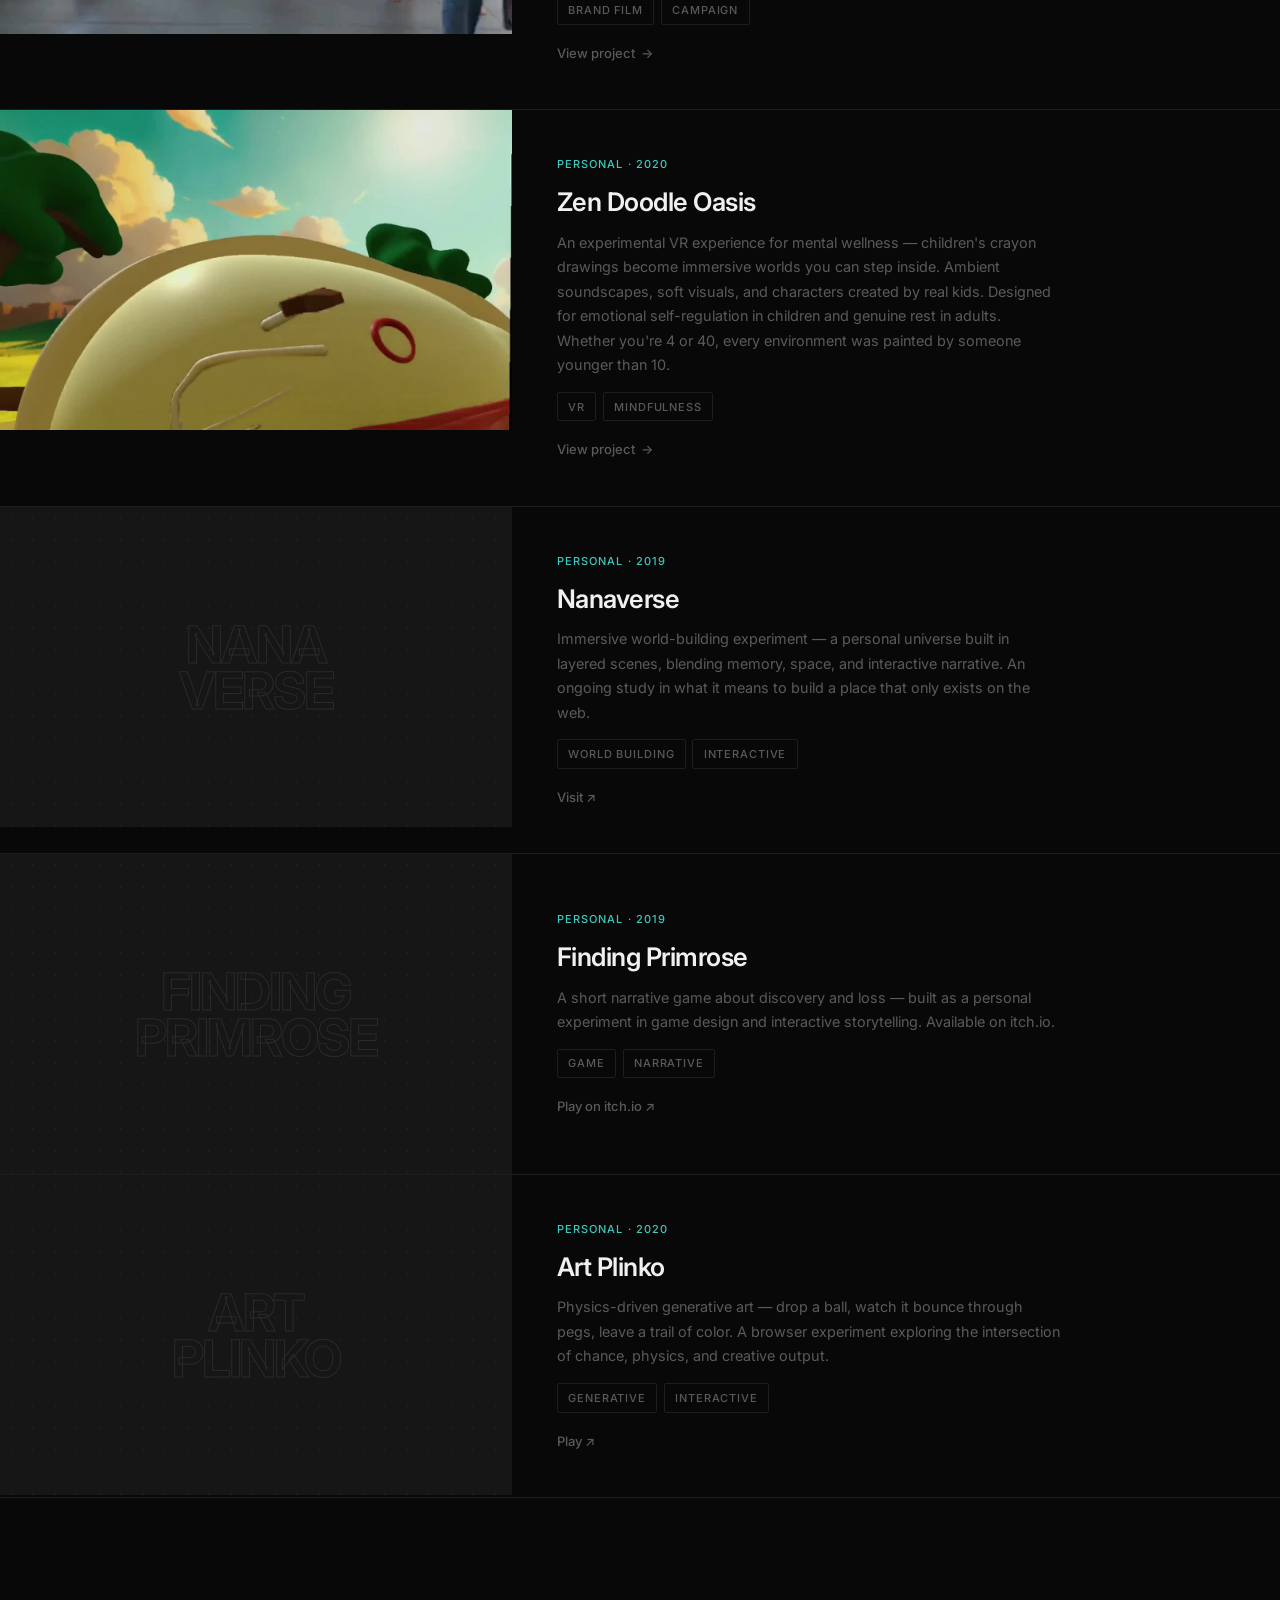
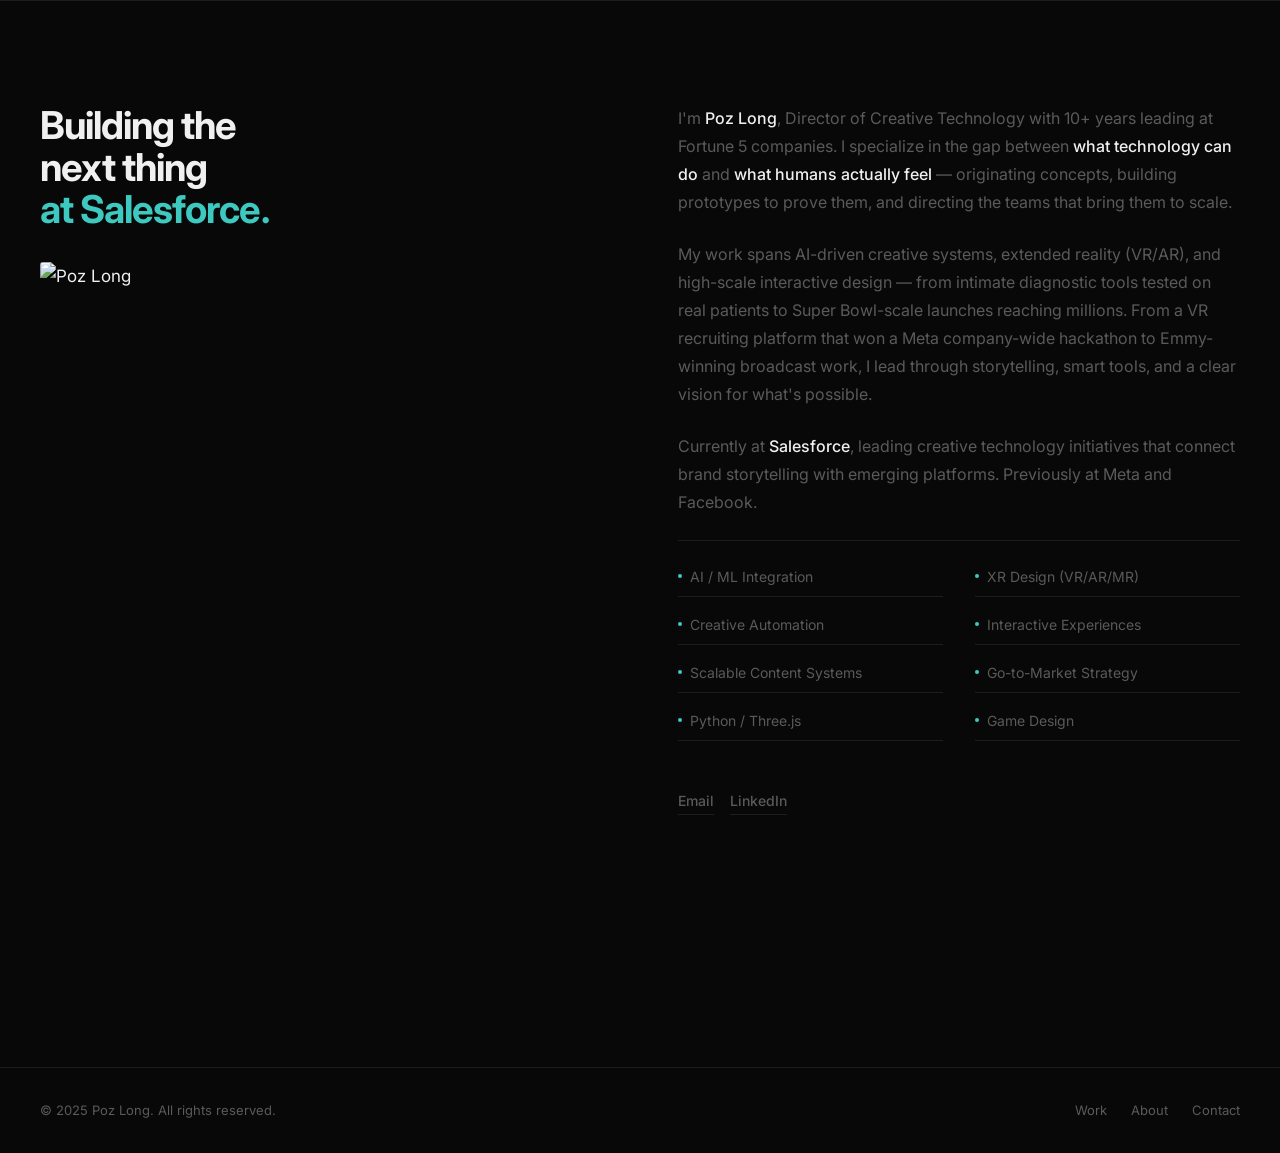
==== commit 417c0636: "Correct title to Director of Creative Technology + rewrite MrBeast with real story Title: 'Director," ====
--- a/index.html
+++ b/index.html
@@ -46,8 +46,8 @@
         <div class="hero__inner">
           <div>
             <h1 class="t-display hero__title">
-              Creative<br>
-              <em>Director</em>
+              Director,<br>
+              <em>Creative Technology</em>
             </h1>
             <div class="hero__companies">
               <span class="hero__company">Salesforce</span>
@@ -59,7 +59,7 @@
           </div>
           <div class="hero__meta">
             <p class="hero__desc">
-              I set creative direction at the intersection of AI, XR, and storytelling — originating concepts and prototypes that scale from a single idea to millions of people. 10+ years leading at Fortune 5 companies.
+              I direct creative technology — originating concepts, prototyping to prove them, and leading the collaborations that bring them to scale. AI, XR, and interactive storytelling across 10+ years at Fortune 5 companies.
             </p>
             <div class="hero__scroll">scroll to explore</div>
           </div>
@@ -290,7 +290,7 @@
           </div>
           <div class="about__content">
             <p class="about__bio reveal">
-              I'm <strong>Poz Long</strong>, a creative director with 10+ years leading at Fortune 5 companies. I specialize in the gap between <strong>what technology can do</strong> and <strong>what humans actually feel</strong> — originating concepts, setting direction, and building the prototypes that prove them.
+              I'm <strong>Poz Long</strong>, Director of Creative Technology with 10+ years leading at Fortune 5 companies. I specialize in the gap between <strong>what technology can do</strong> and <strong>what humans actually feel</strong> — originating concepts, building prototypes to prove them, and directing the teams that bring them to scale.
             </p>
             <p class="about__bio reveal reveal-delay-1">
               My work spans AI-driven creative systems, extended reality (VR/AR), and high-scale interactive design — from intimate diagnostic tools tested on real patients to Super Bowl-scale launches reaching millions. From a VR recruiting platform that won a Meta company-wide hackathon to Emmy-winning broadcast work, I lead through storytelling, smart tools, and a clear vision for what's possible.
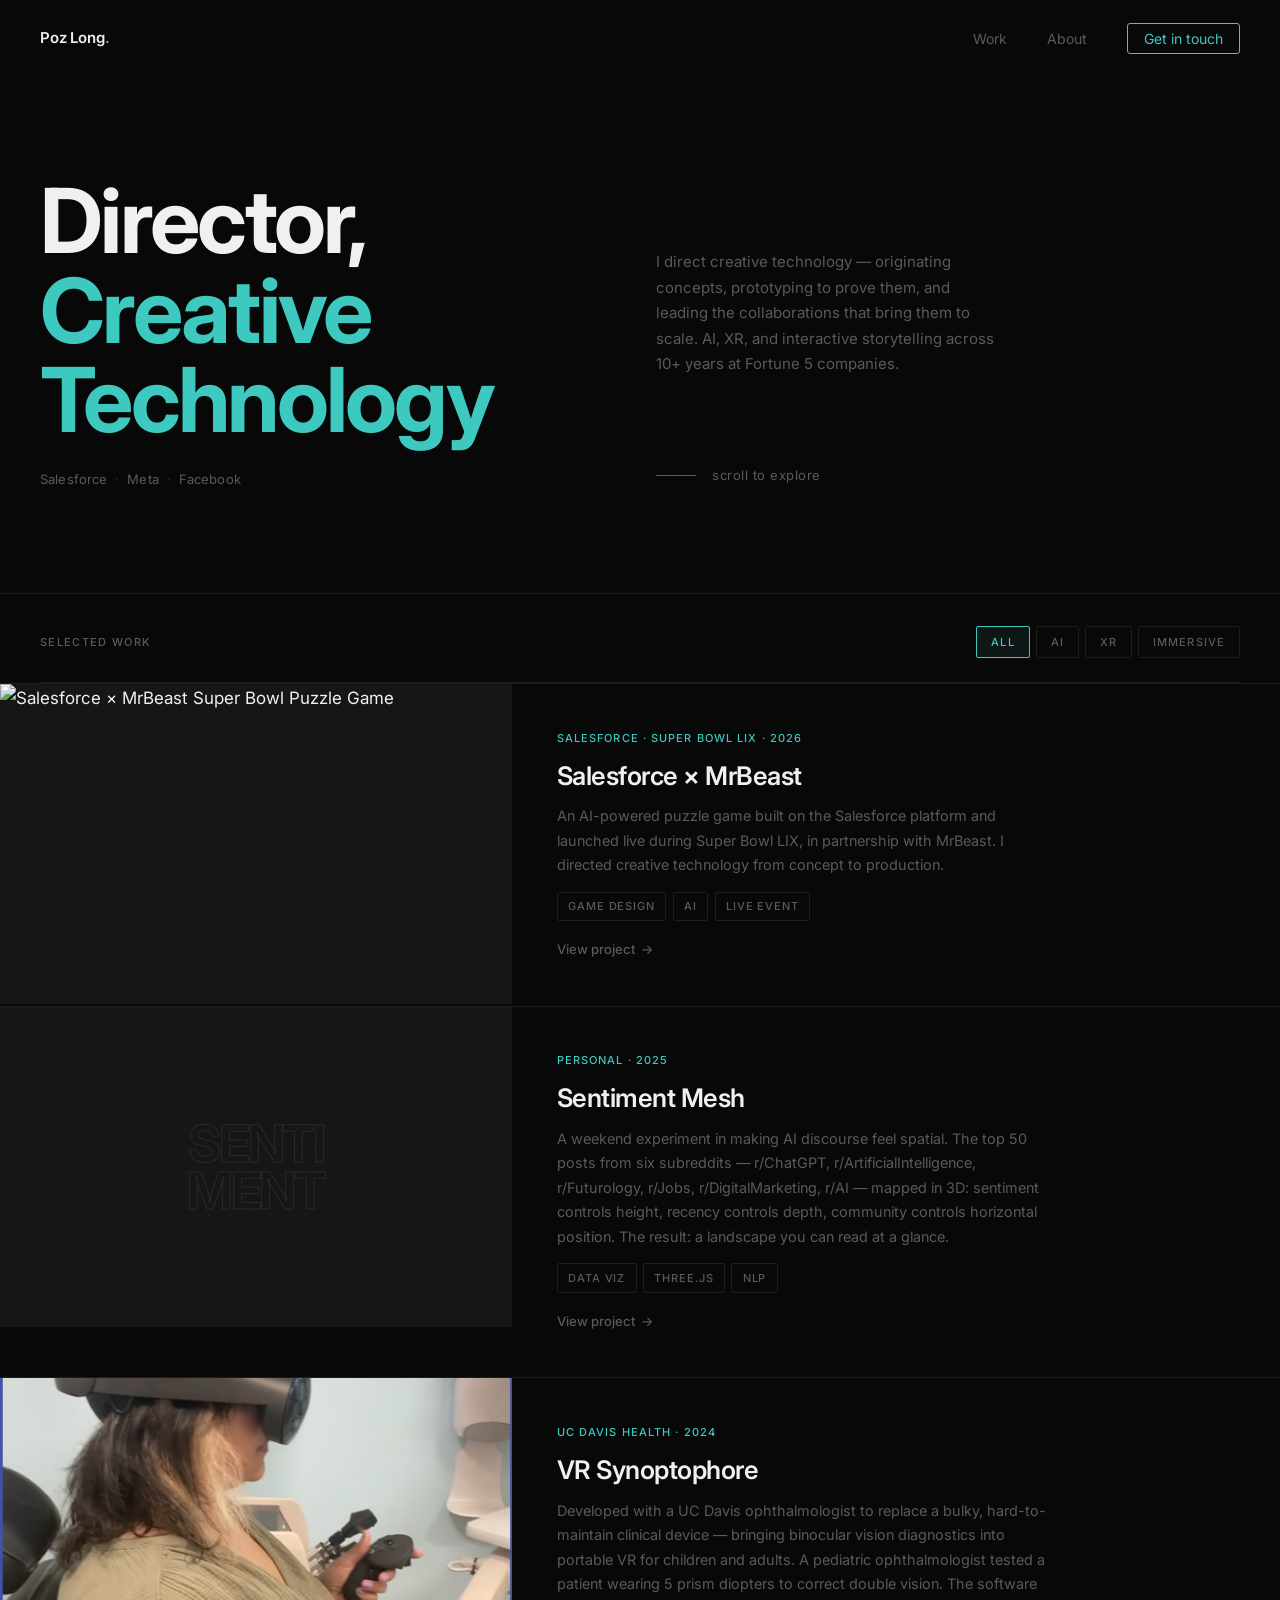
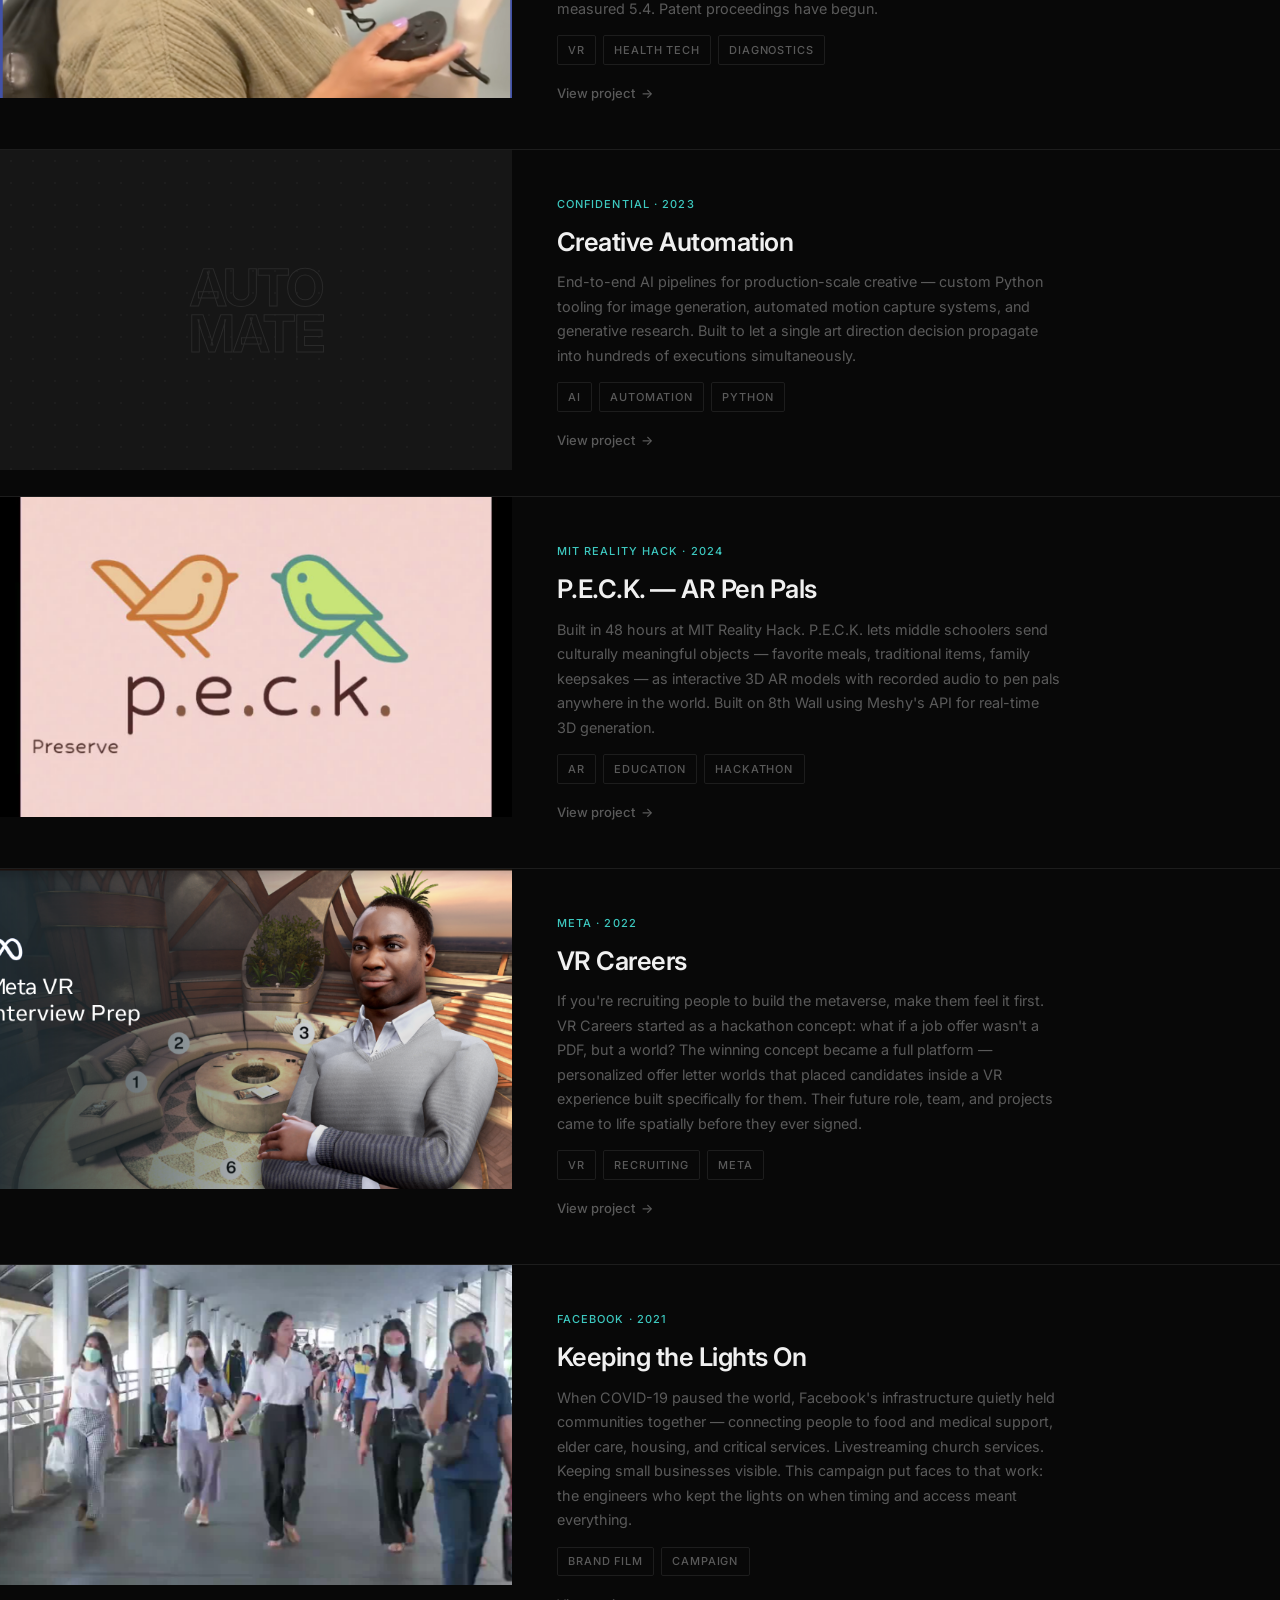
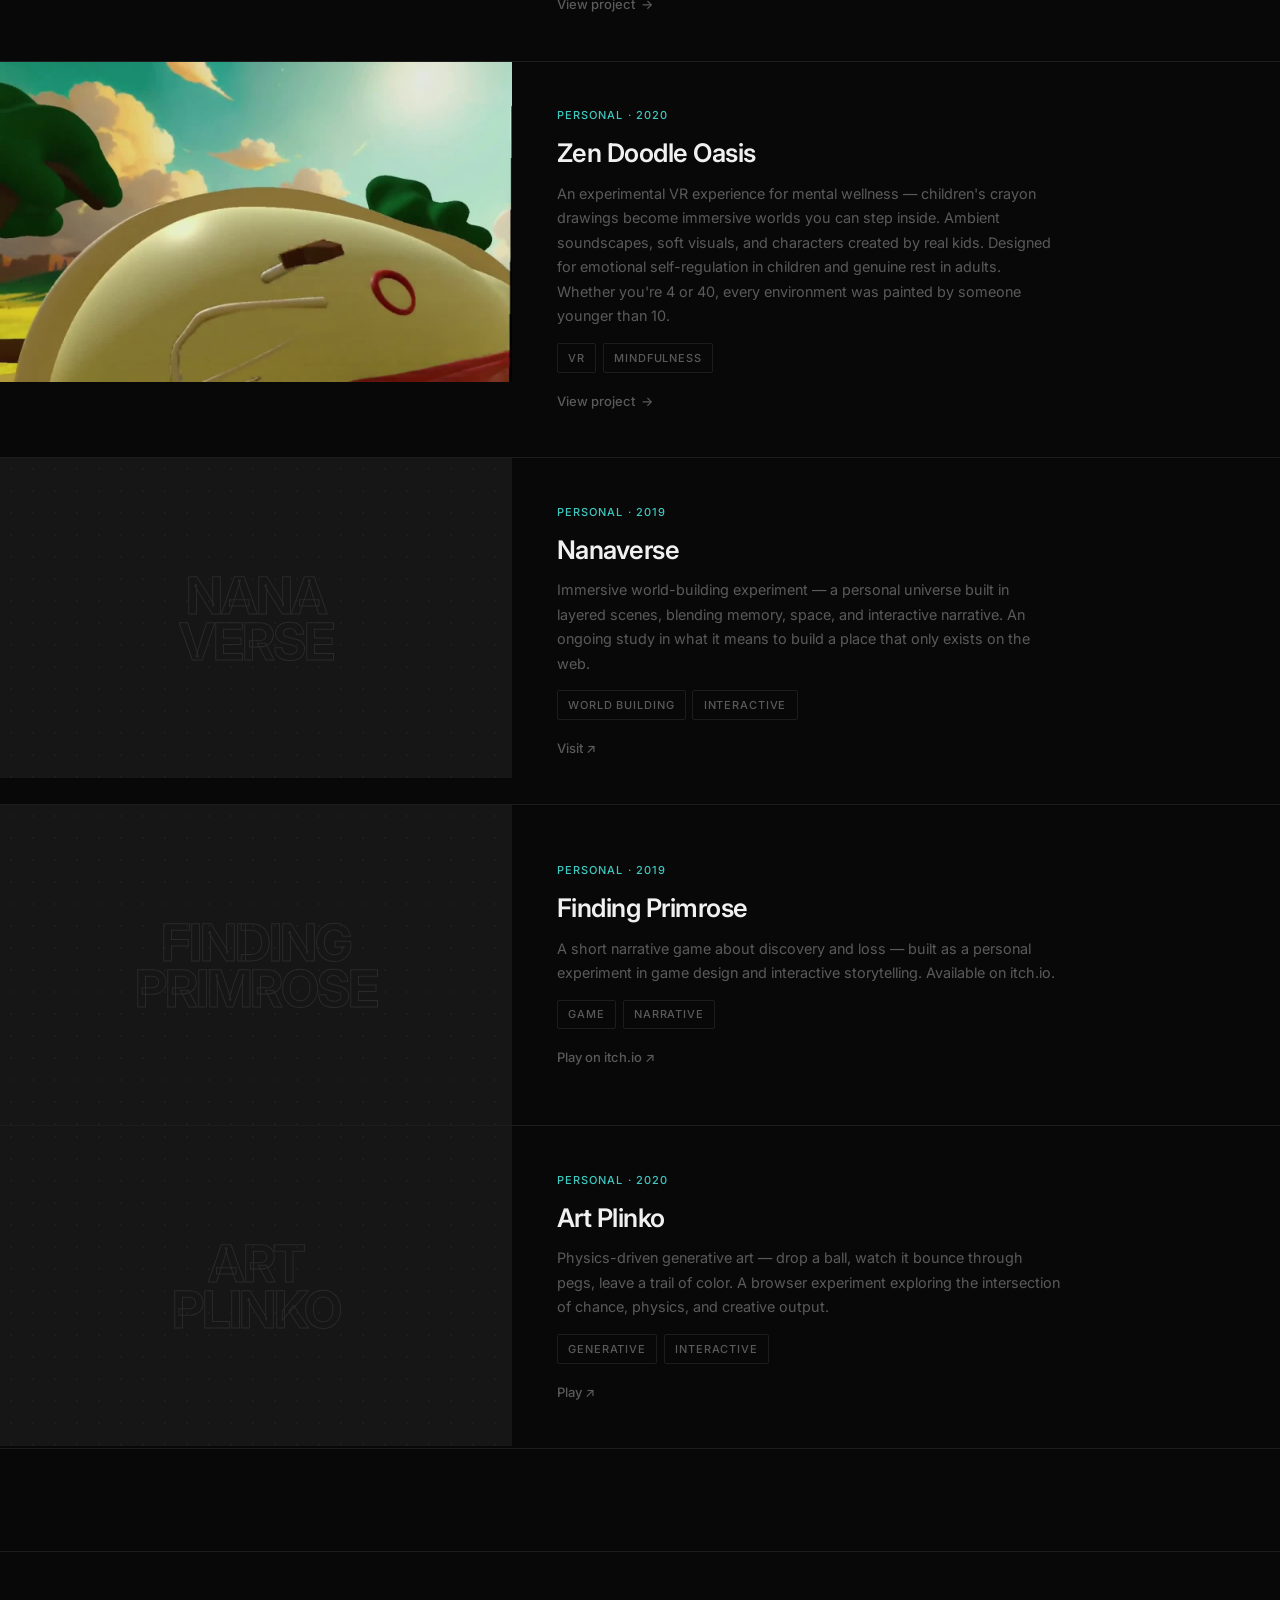
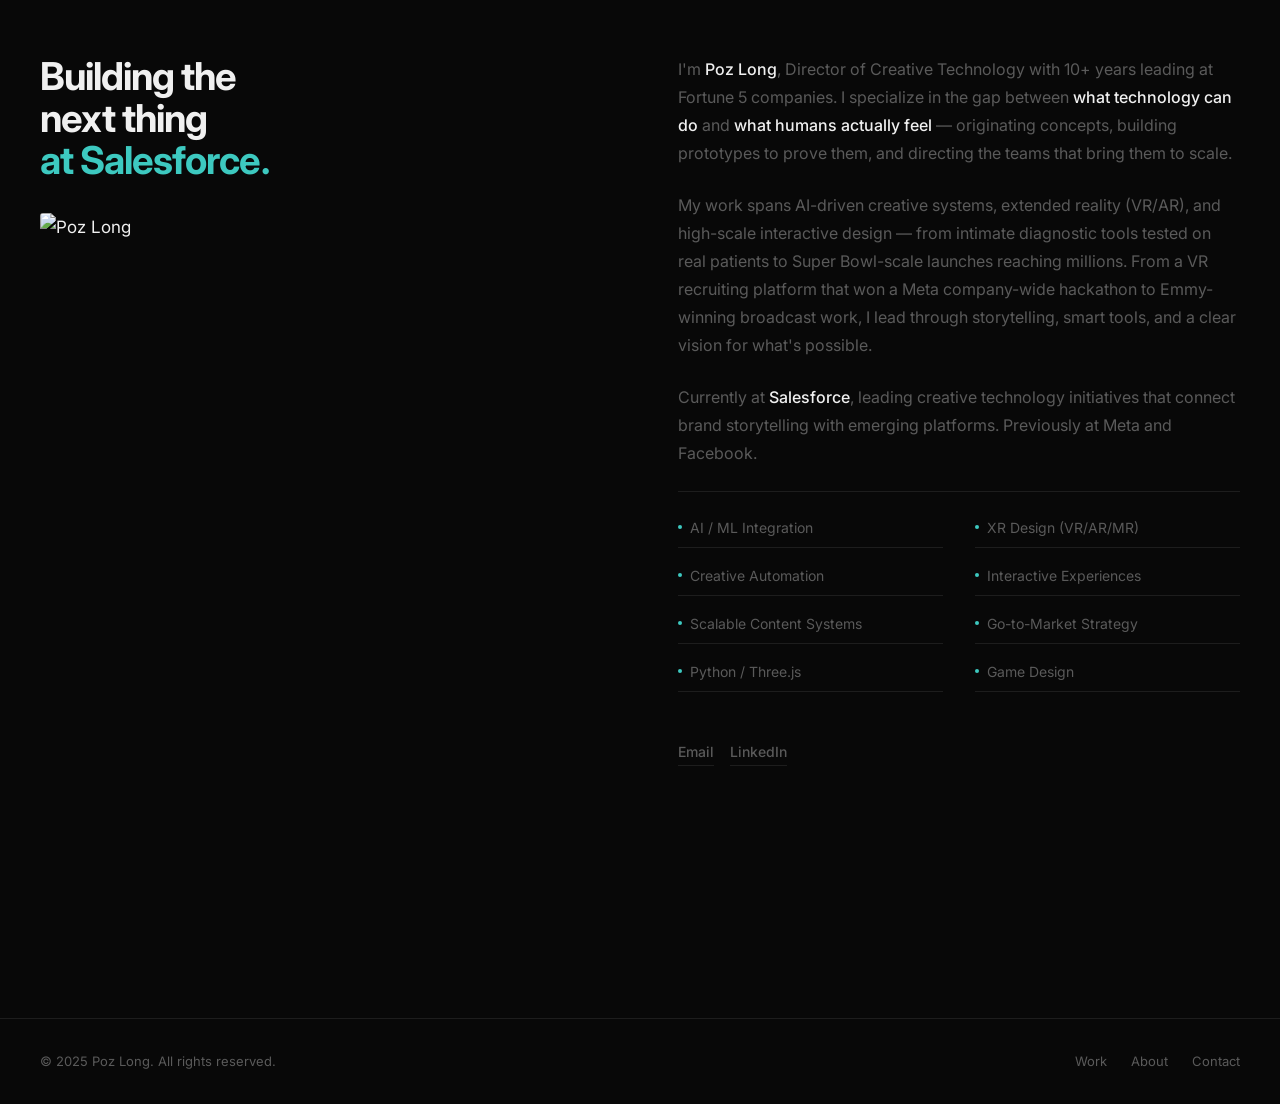
==== commit 983be1bb: "Simplify MrBeast card description — remove braggy framing Co-Authored-By: Claude Sonnet 4.6 <noreply" ====
--- a/index.html
+++ b/index.html
@@ -91,7 +91,7 @@
           <div class="project-row__body">
             <p class="project-row__eyebrow">Salesforce · Super Bowl LIX · 2026</p>
             <h2 class="project-row__title">Salesforce × MrBeast</h2>
-            <p class="project-row__desc">What started as an internal prototype became Salesforce's biggest Super Bowl activation. I originated the concept and directed creative development of a real-time puzzle game launched live to millions of MrBeast fans — players solving AI-assisted clues across the Salesforce ecosystem during the Big Game.</p>
+            <p class="project-row__desc">An AI-powered puzzle game built on the Salesforce platform and launched live during Super Bowl LIX, in partnership with MrBeast. I directed creative technology from concept to production.</p>
             <div class="project-row__tags">
               <span class="tag">Game Design</span>
               <span class="tag">AI</span>
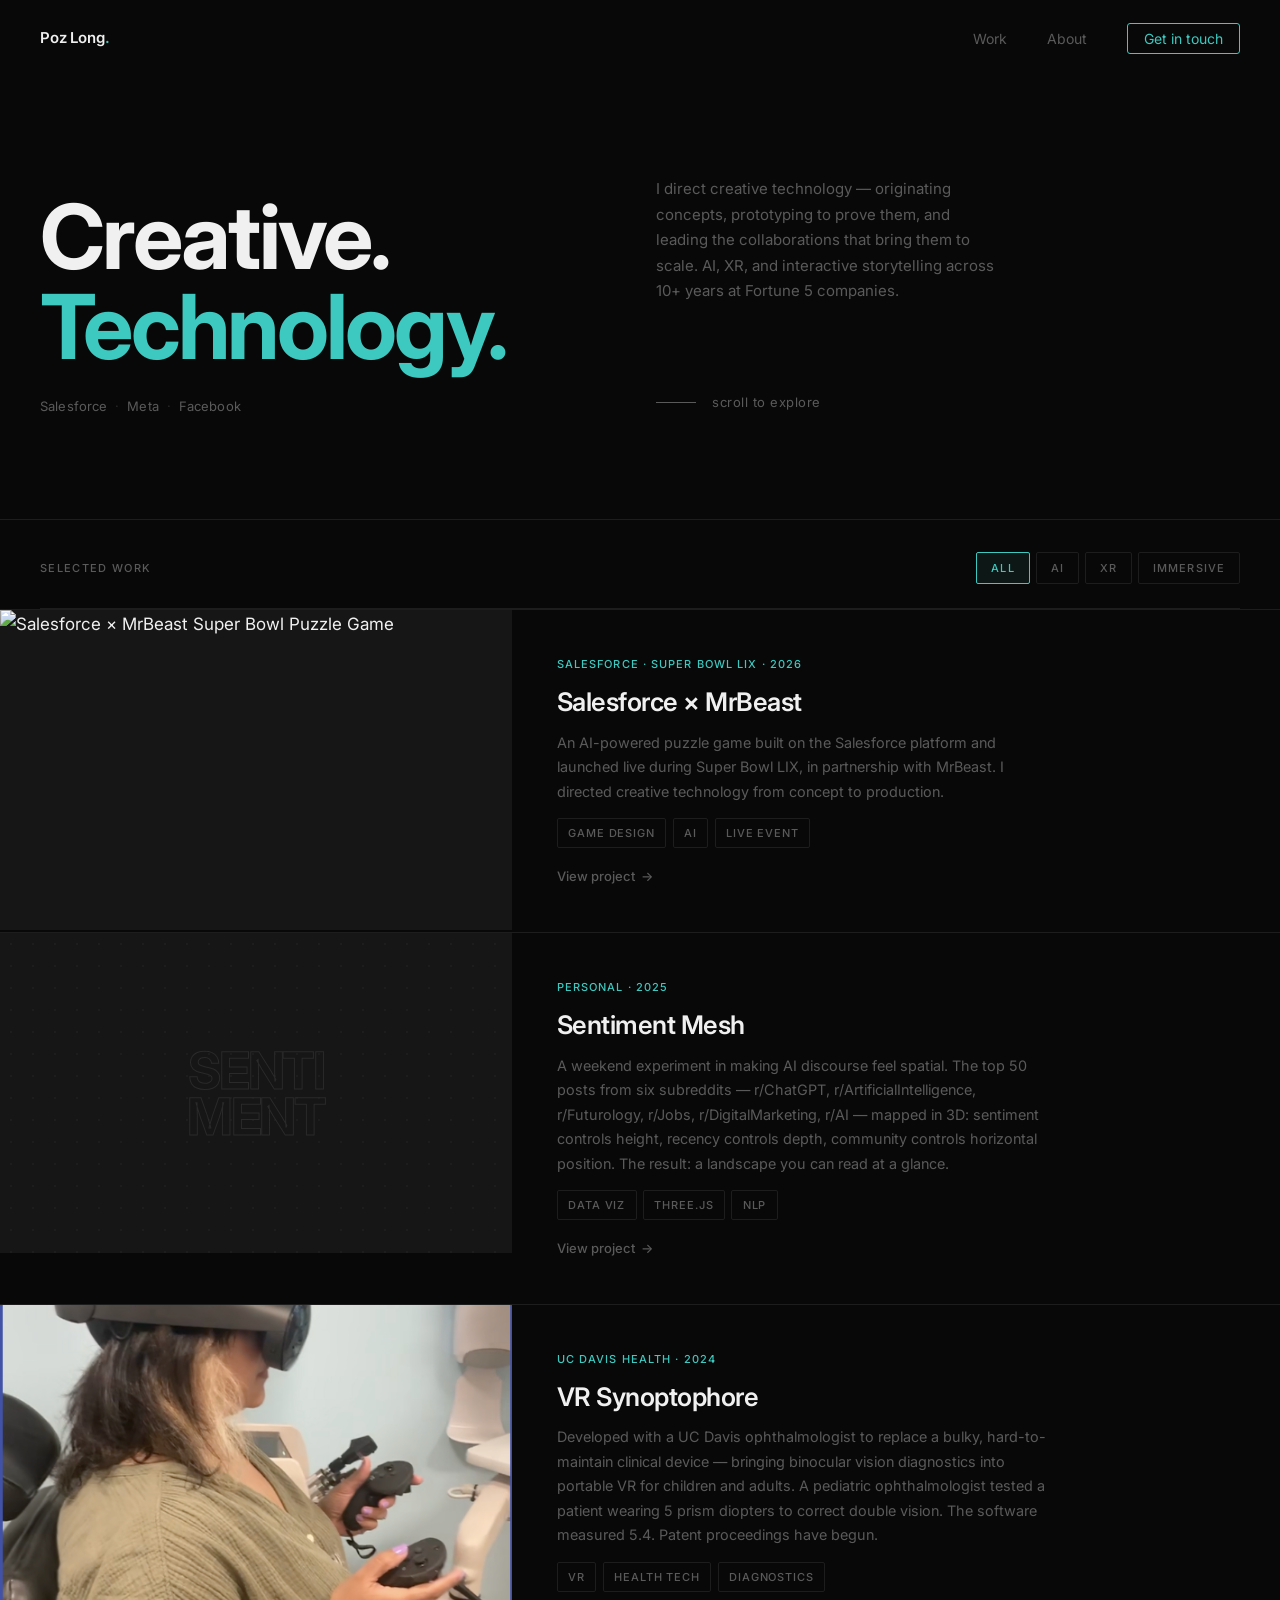
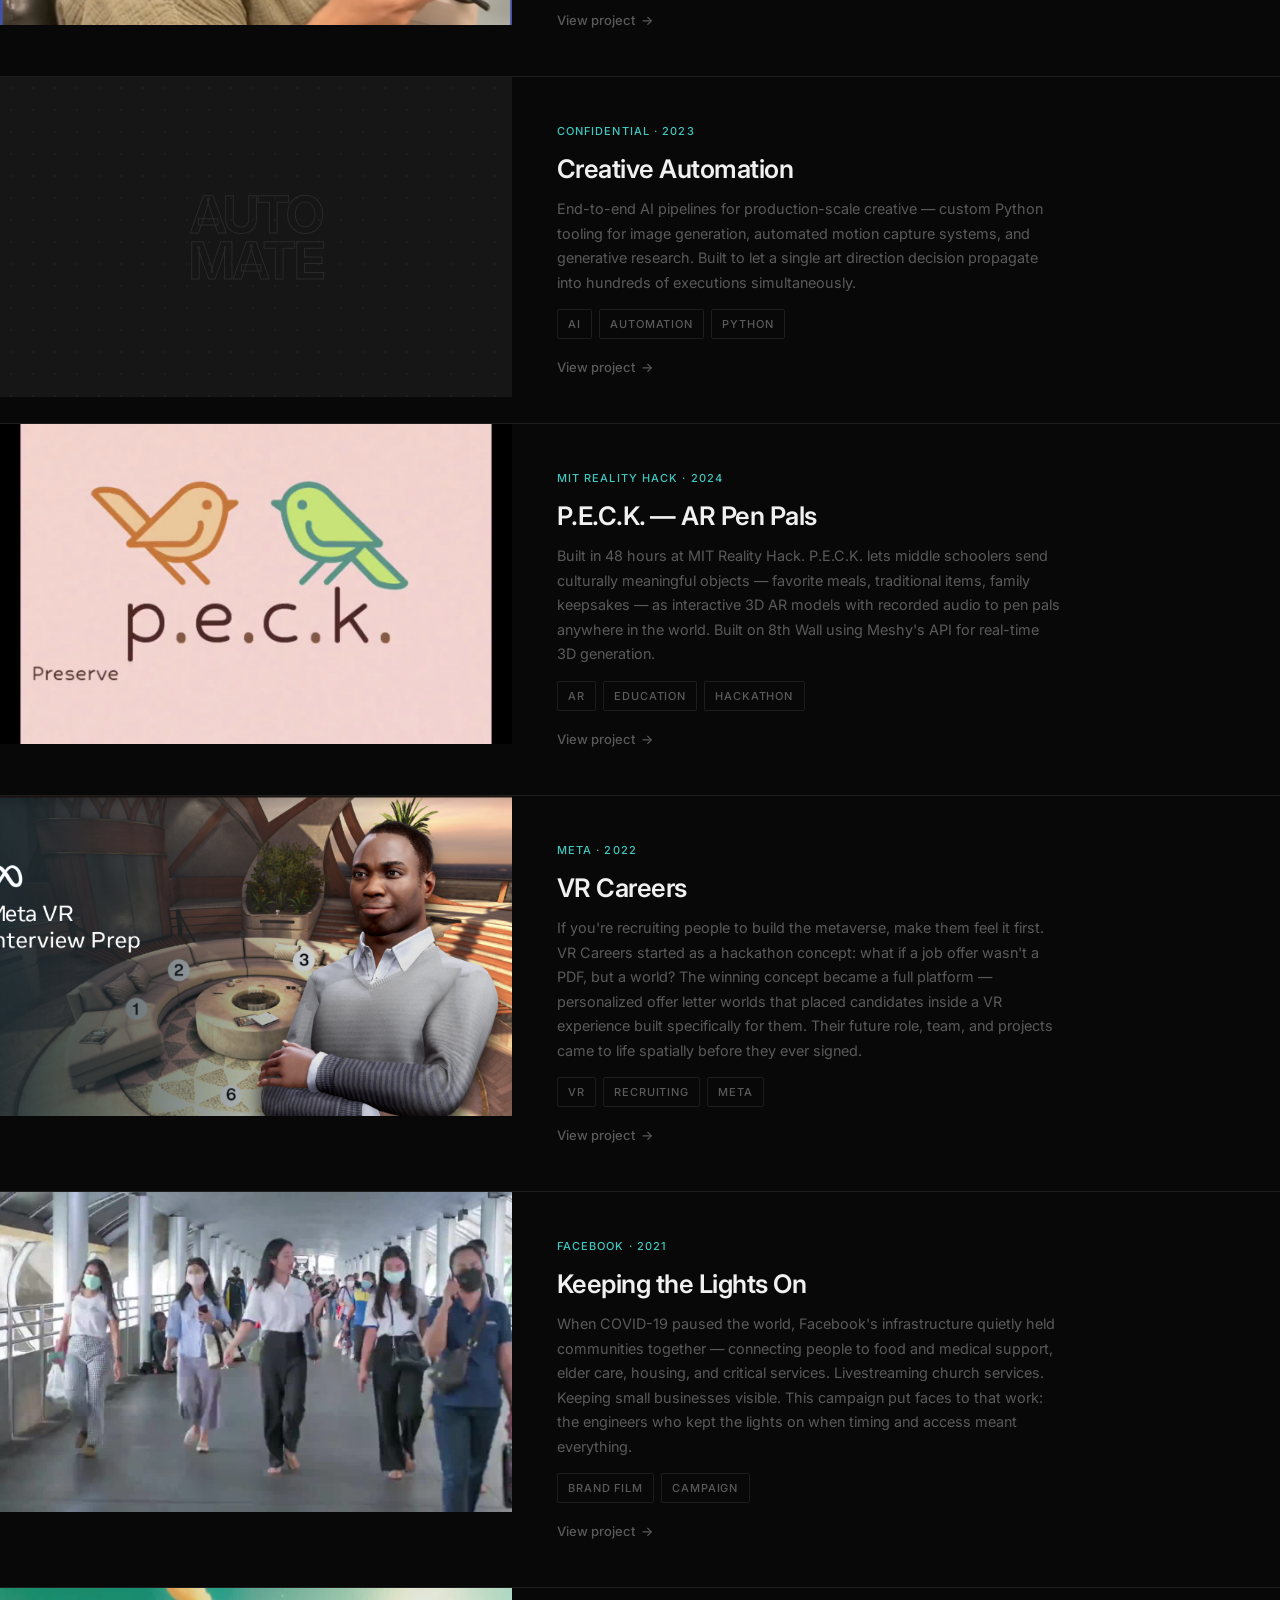
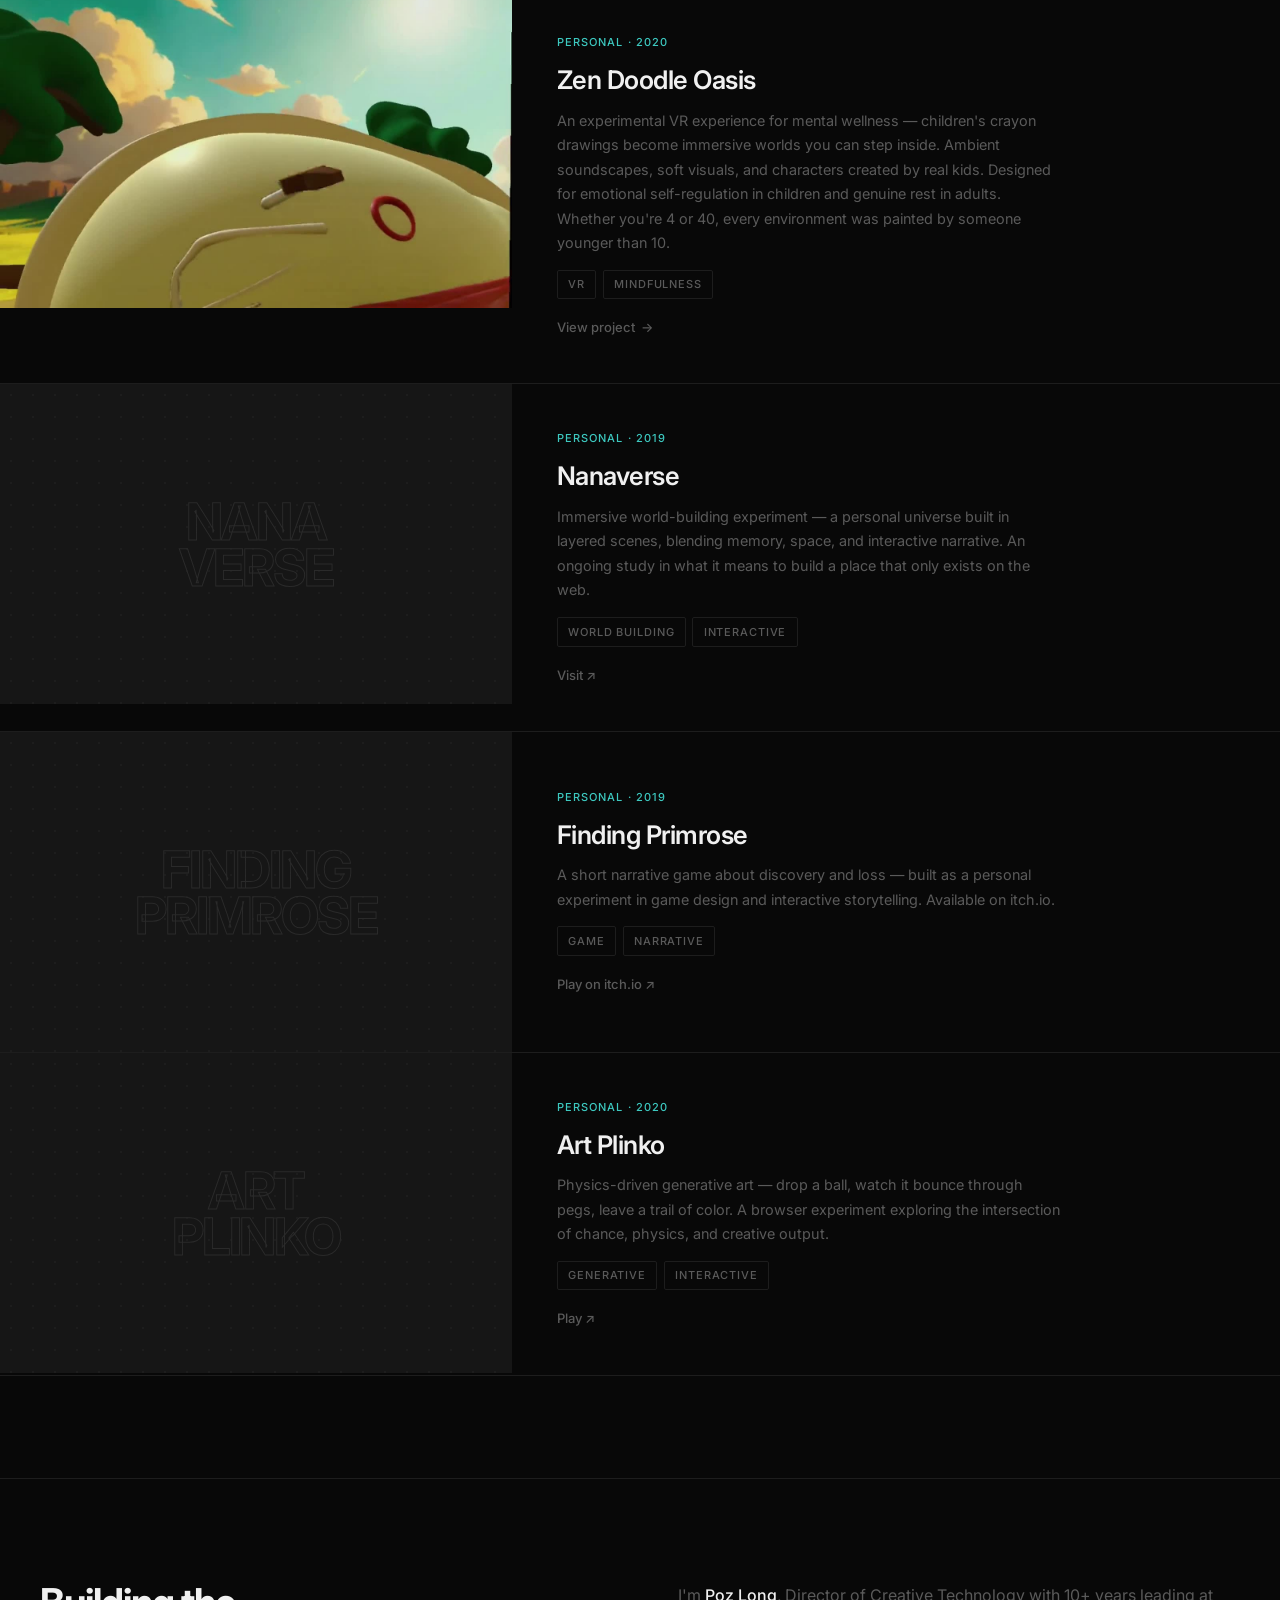
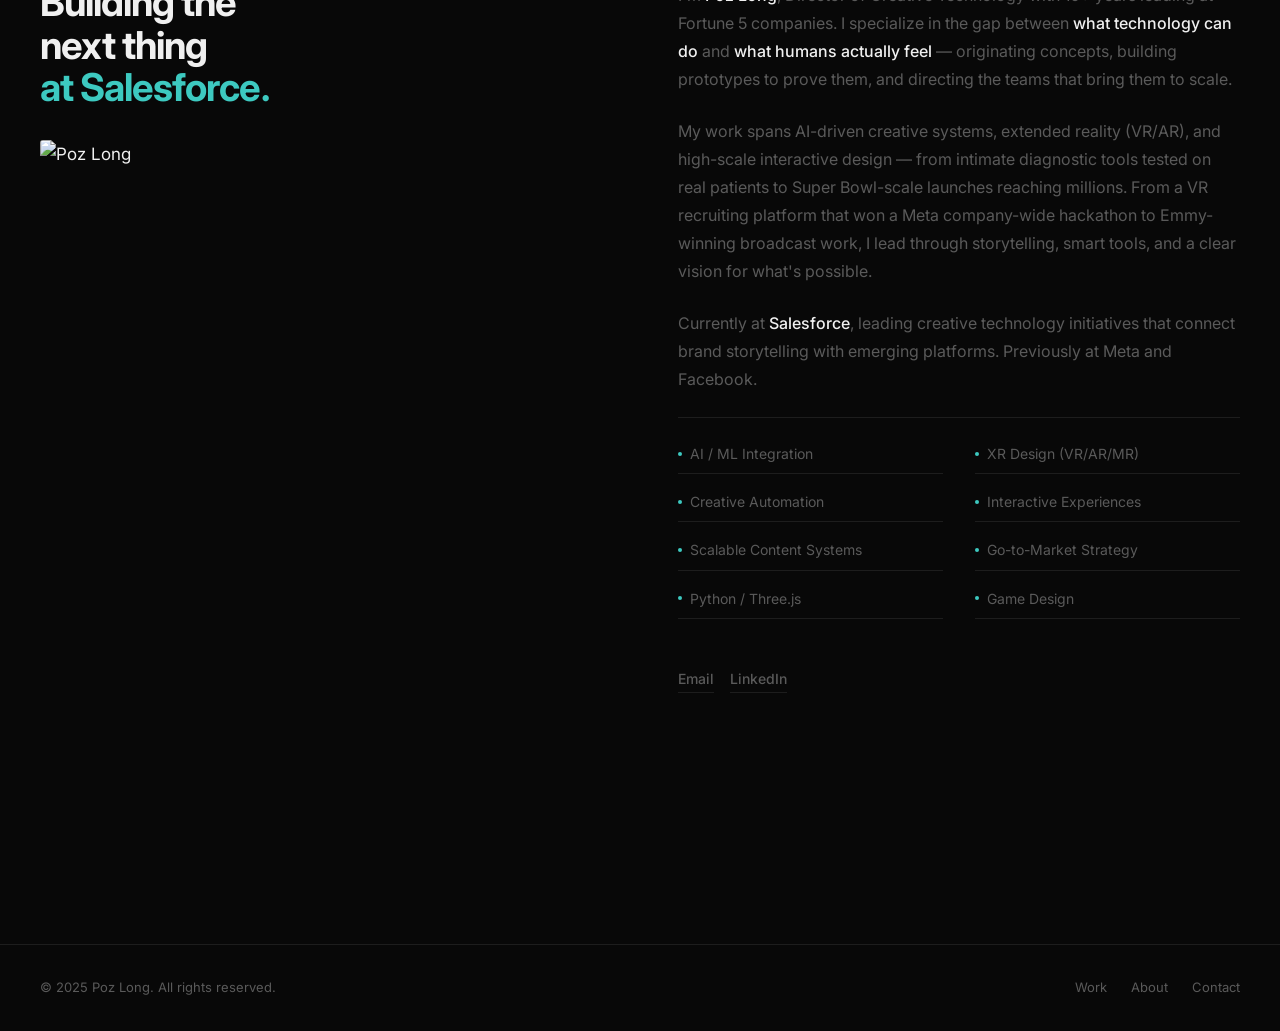
==== commit c59cec46: "Hero title: 'Creative. Technology.' Co-Authored-By: Claude Sonnet 4.6 <noreply@anthropic.com>" ====
--- a/index.html
+++ b/index.html
@@ -46,8 +46,8 @@
         <div class="hero__inner">
           <div>
             <h1 class="t-display hero__title">
-              Director,<br>
-              <em>Creative Technology</em>
+              Creative.<br>
+              <em>Technology.</em>
             </h1>
             <div class="hero__companies">
               <span class="hero__company">Salesforce</span>
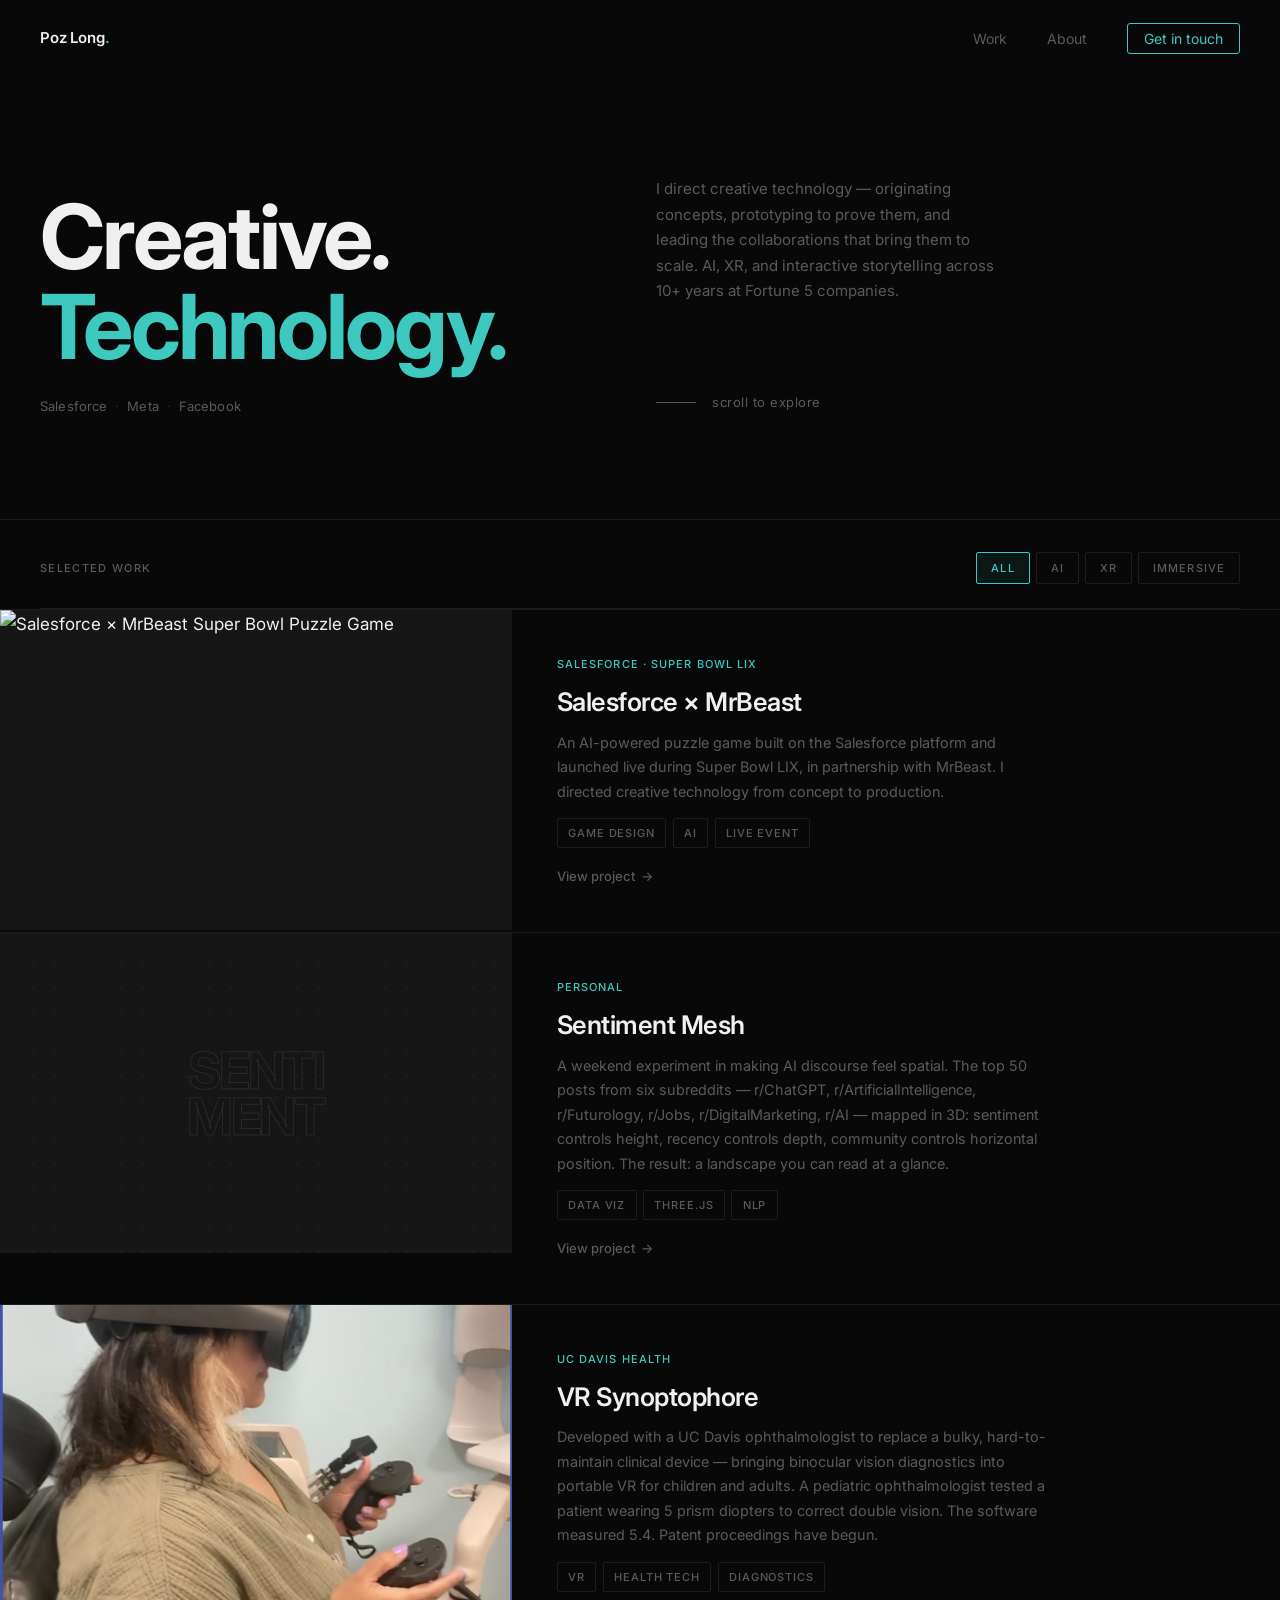
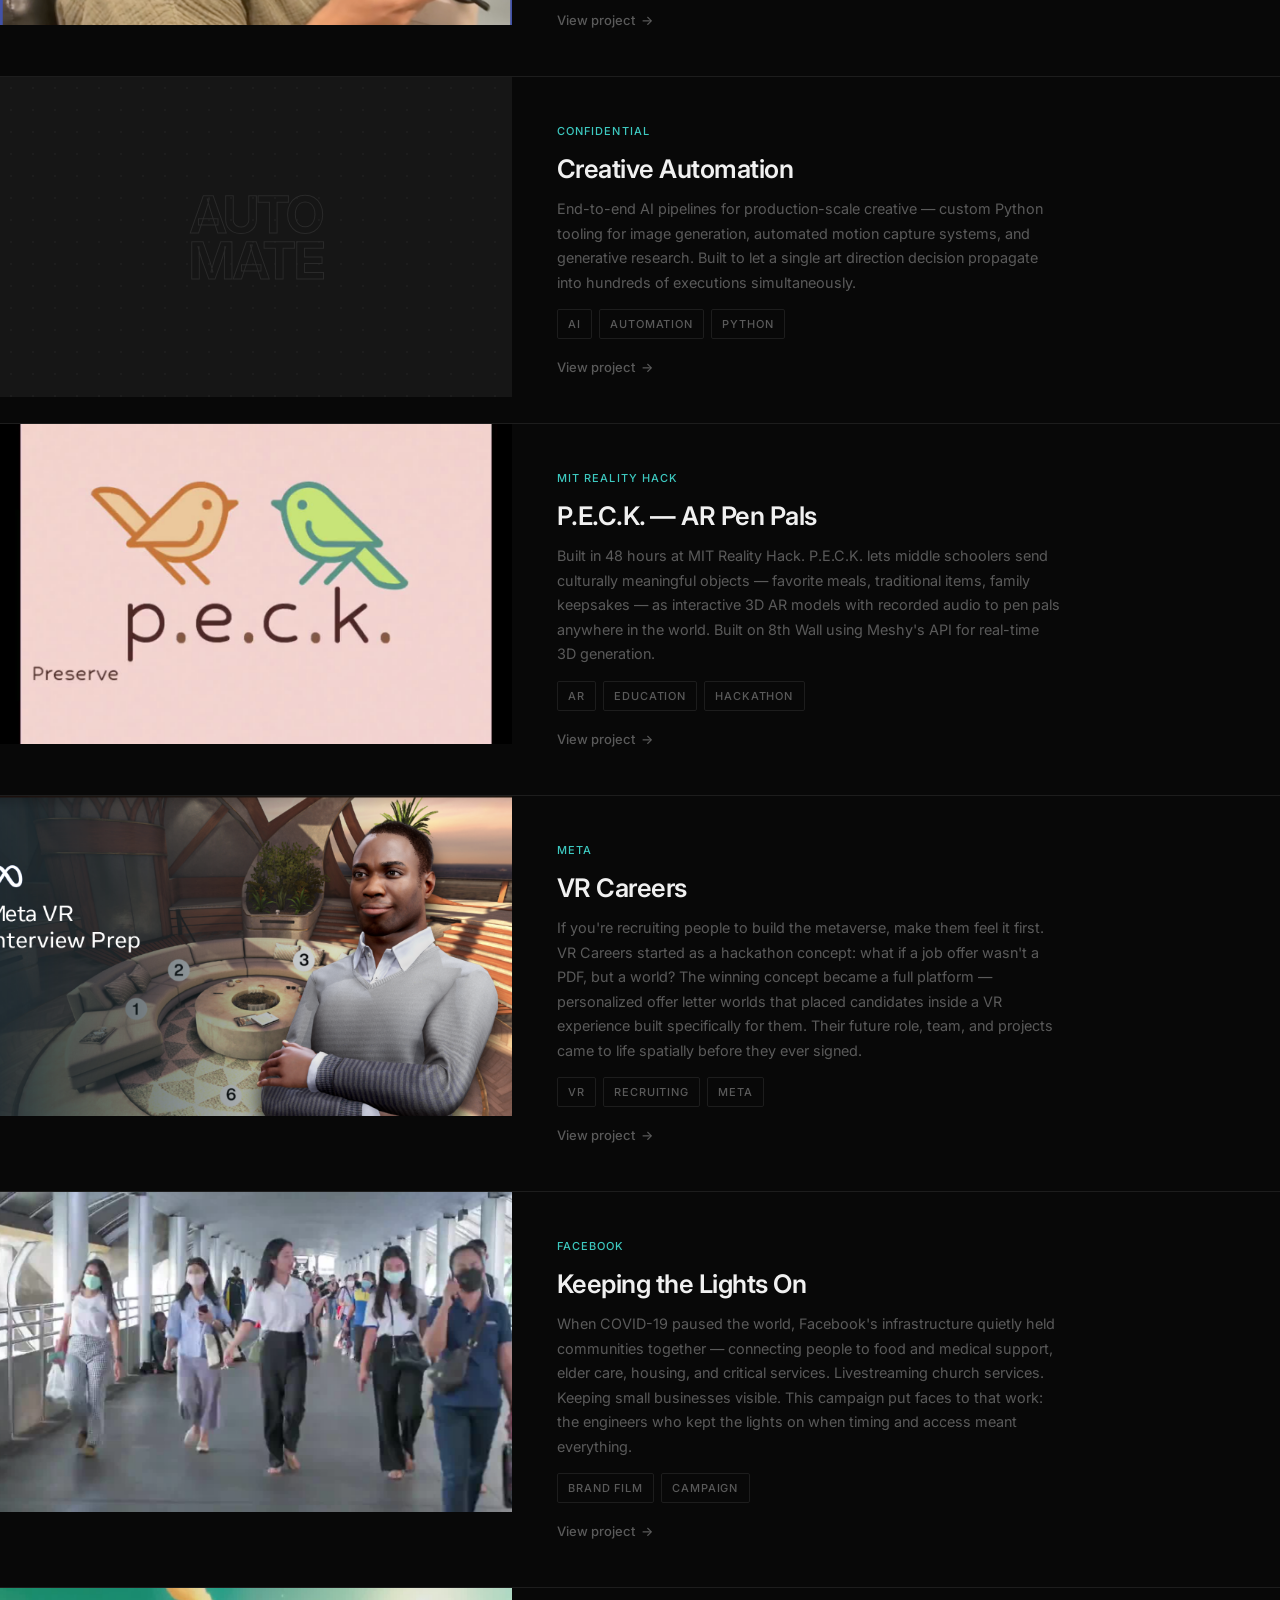
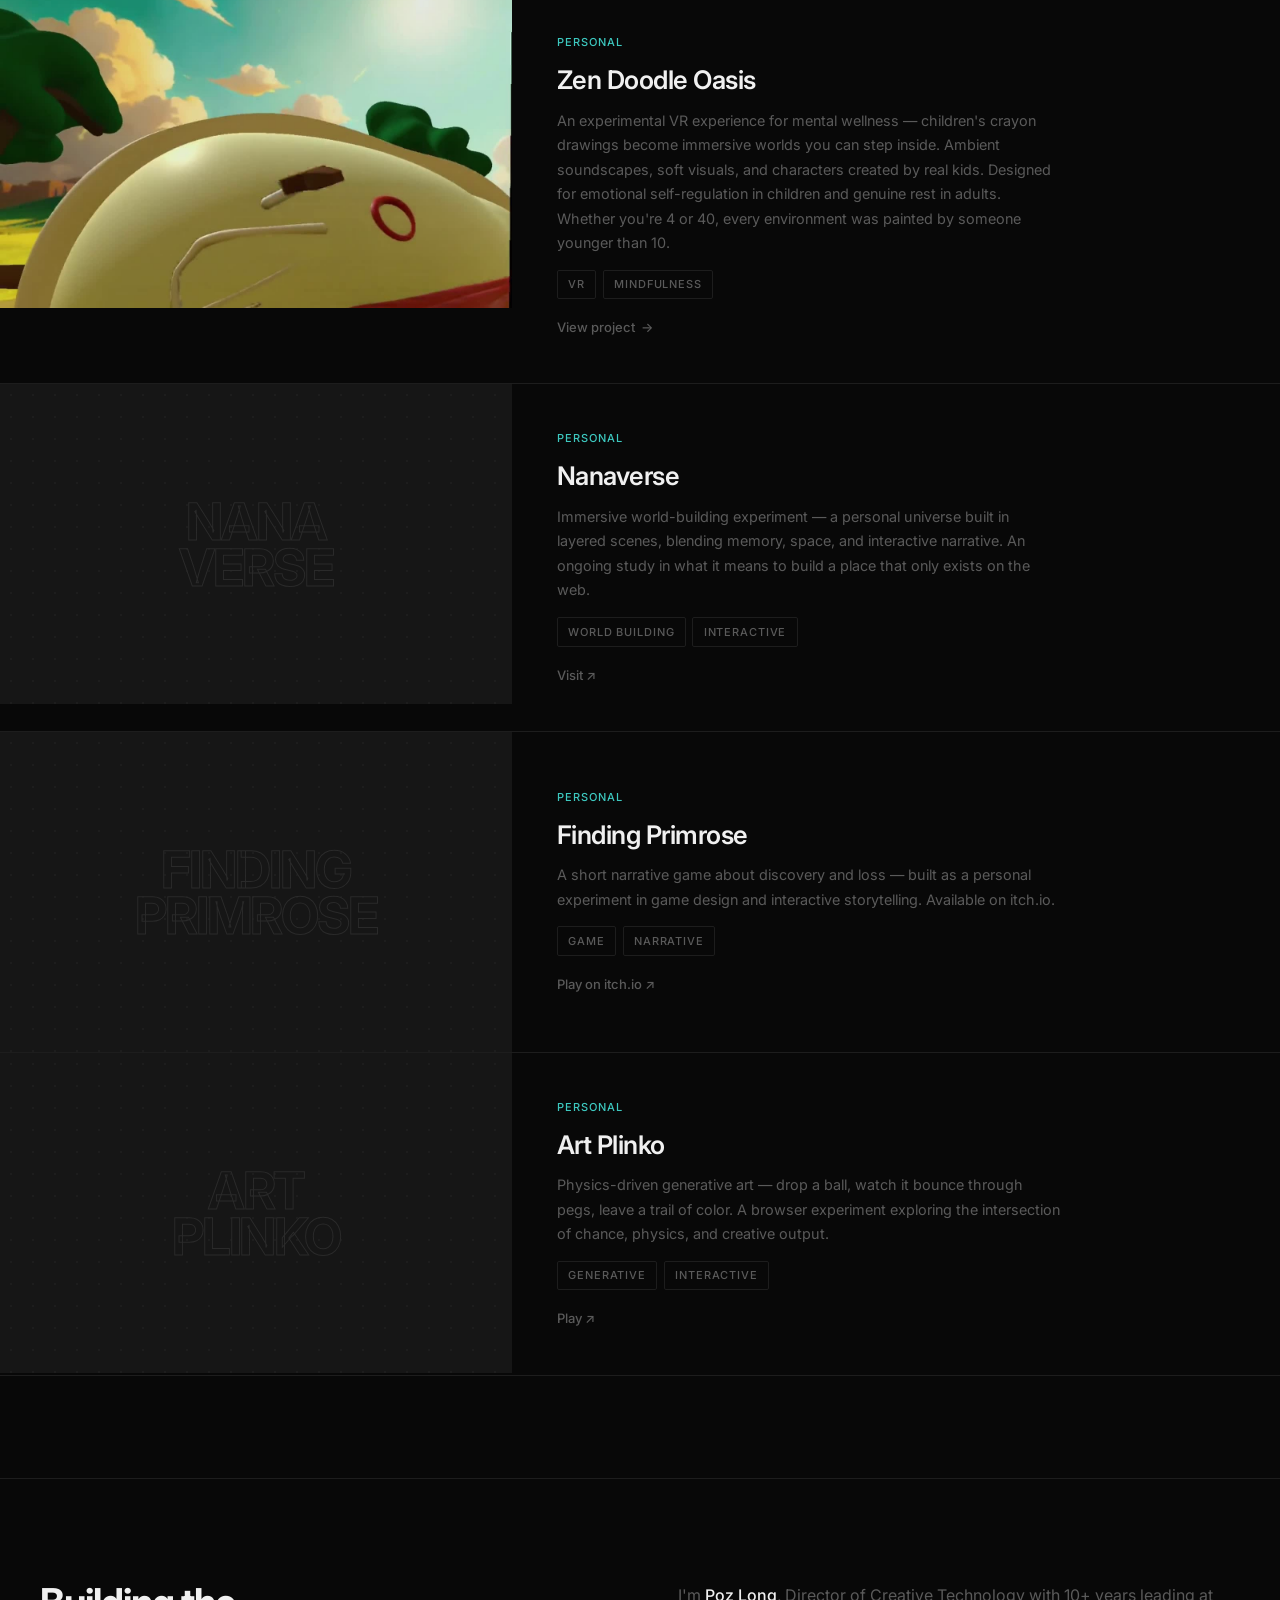
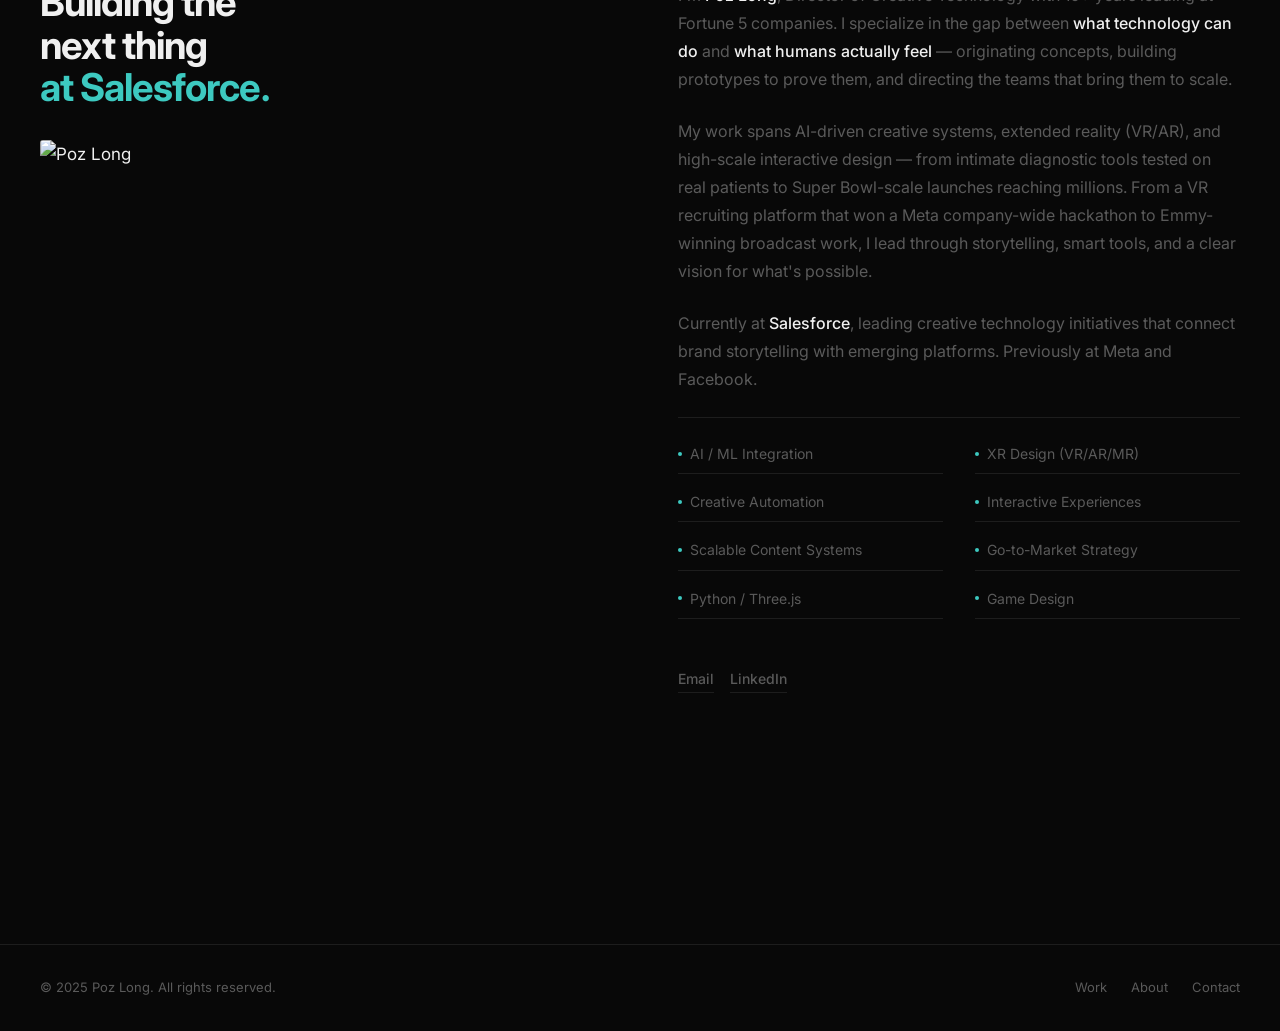
==== commit ff1835fc: "Remove dates from project eyebrows Co-Authored-By: Claude Sonnet 4.6 <noreply@anthropic.com>" ====
--- a/index.html
+++ b/index.html
@@ -89,7 +89,7 @@
             <img src="https://img.youtube.com/vi/Lp9OEfkWfLI/maxresdefault.jpg" alt="Salesforce × MrBeast Super Bowl Puzzle Game" loading="lazy">
           </div>
           <div class="project-row__body">
-            <p class="project-row__eyebrow">Salesforce · Super Bowl LIX · 2026</p>
+            <p class="project-row__eyebrow">Salesforce · Super Bowl LIX</p>
             <h2 class="project-row__title">Salesforce × MrBeast</h2>
             <p class="project-row__desc">An AI-powered puzzle game built on the Salesforce platform and launched live during Super Bowl LIX, in partnership with MrBeast. I directed creative technology from concept to production.</p>
             <div class="project-row__tags">
@@ -107,7 +107,7 @@
             <div class="project-row__ghost" aria-hidden="true"><span>SENTI</span><span>MENT</span></div>
           </div>
           <div class="project-row__body">
-            <p class="project-row__eyebrow">Personal · 2025</p>
+            <p class="project-row__eyebrow">Personal</p>
             <h2 class="project-row__title">Sentiment Mesh</h2>
             <p class="project-row__desc">A weekend experiment in making AI discourse feel spatial. The top 50 posts from six subreddits — r/ChatGPT, r/ArtificialIntelligence, r/Futurology, r/Jobs, r/DigitalMarketing, r/AI — mapped in 3D: sentiment controls height, recency controls depth, community controls horizontal position. The result: a landscape you can read at a glance.</p>
             <div class="project-row__tags">
@@ -125,7 +125,7 @@
             <img src="assets/images/vr-synoptophore-img.png" alt="VR Synoptophore" loading="lazy">
           </div>
           <div class="project-row__body">
-            <p class="project-row__eyebrow">UC Davis Health · 2024</p>
+            <p class="project-row__eyebrow">UC Davis Health</p>
             <h2 class="project-row__title">VR Synoptophore</h2>
             <p class="project-row__desc">Developed with a UC Davis ophthalmologist to replace a bulky, hard-to-maintain clinical device — bringing binocular vision diagnostics into portable VR for children and adults. A pediatric ophthalmologist tested a patient wearing 5 prism diopters to correct double vision. The software measured 5.4. Patent proceedings have begun.</p>
             <div class="project-row__tags">
@@ -143,7 +143,7 @@
             <div class="project-row__ghost" aria-hidden="true"><span>AUTO</span><span>MATE</span></div>
           </div>
           <div class="project-row__body">
-            <p class="project-row__eyebrow">Confidential · 2023</p>
+            <p class="project-row__eyebrow">Confidential</p>
             <h2 class="project-row__title">Creative Automation</h2>
             <p class="project-row__desc">End-to-end AI pipelines for production-scale creative — custom Python tooling for image generation, automated motion capture systems, and generative research. Built to let a single art direction decision propagate into hundreds of executions simultaneously.</p>
             <div class="project-row__tags">
@@ -161,7 +161,7 @@
             <img src="assets/images/thumb-ar-pen-pals.jpg" alt="P.E.C.K. — AR Pen Pals" loading="lazy">
           </div>
           <div class="project-row__body">
-            <p class="project-row__eyebrow">MIT Reality Hack · 2024</p>
+            <p class="project-row__eyebrow">MIT Reality Hack</p>
             <h2 class="project-row__title">P.E.C.K. — AR Pen Pals</h2>
             <p class="project-row__desc">Built in 48 hours at MIT Reality Hack. P.E.C.K. lets middle schoolers send culturally meaningful objects — favorite meals, traditional items, family keepsakes — as interactive 3D AR models with recorded audio to pen pals anywhere in the world. Built on 8th Wall using Meshy's API for real-time 3D generation.</p>
             <div class="project-row__tags">
@@ -179,7 +179,7 @@
             <img src="assets/images/Interview%20Prep%20Cover.png" alt="VR Careers — Meta Recruiting" loading="lazy">
           </div>
           <div class="project-row__body">
-            <p class="project-row__eyebrow">Meta · 2022</p>
+            <p class="project-row__eyebrow">Meta</p>
             <h2 class="project-row__title">VR Careers</h2>
             <p class="project-row__desc">If you're recruiting people to build the metaverse, make them feel it first. VR Careers started as a hackathon concept: what if a job offer wasn't a PDF, but a world? The winning concept became a full platform — personalized offer letter worlds that placed candidates inside a VR experience built specifically for them. Their future role, team, and projects came to life spatially before they ever signed.</p>
             <div class="project-row__tags">
@@ -197,7 +197,7 @@
             <img src="assets/images/thumb-keeping-lights-on.jpg" alt="Keeping the Lights On" loading="lazy">
           </div>
           <div class="project-row__body">
-            <p class="project-row__eyebrow">Facebook · 2021</p>
+            <p class="project-row__eyebrow">Facebook</p>
             <h2 class="project-row__title">Keeping the Lights On</h2>
             <p class="project-row__desc">When COVID-19 paused the world, Facebook's infrastructure quietly held communities together — connecting people to food and medical support, elder care, housing, and critical services. Livestreaming church services. Keeping small businesses visible. This campaign put faces to that work: the engineers who kept the lights on when timing and access meant everything.</p>
             <div class="project-row__tags">
@@ -214,7 +214,7 @@
             <img src="assets/images/thumb-vr-mindfulness.jpg" alt="Zen Doodle Oasis" loading="lazy">
           </div>
           <div class="project-row__body">
-            <p class="project-row__eyebrow">Personal · 2020</p>
+            <p class="project-row__eyebrow">Personal</p>
             <h2 class="project-row__title">Zen Doodle Oasis</h2>
             <p class="project-row__desc">An experimental VR experience for mental wellness — children's crayon drawings become immersive worlds you can step inside. Ambient soundscapes, soft visuals, and characters created by real kids. Designed for emotional self-regulation in children and genuine rest in adults. Whether you're 4 or 40, every environment was painted by someone younger than 10.</p>
             <div class="project-row__tags">
@@ -231,7 +231,7 @@
             <div class="project-row__ghost" aria-hidden="true"><span>NANA</span><span>VERSE</span></div>
           </div>
           <div class="project-row__body">
-            <p class="project-row__eyebrow">Personal · 2019</p>
+            <p class="project-row__eyebrow">Personal</p>
             <h2 class="project-row__title">Nanaverse</h2>
             <p class="project-row__desc">Immersive world-building experiment — a personal universe built in layered scenes, blending memory, space, and interactive narrative. An ongoing study in what it means to build a place that only exists on the web.</p>
             <div class="project-row__tags">
@@ -248,7 +248,7 @@
             <div class="project-row__ghost" aria-hidden="true"><span>FINDING</span><span>PRIMROSE</span></div>
           </div>
           <div class="project-row__body">
-            <p class="project-row__eyebrow">Personal · 2019</p>
+            <p class="project-row__eyebrow">Personal</p>
             <h2 class="project-row__title">Finding Primrose</h2>
             <p class="project-row__desc">A short narrative game about discovery and loss — built as a personal experiment in game design and interactive storytelling. Available on itch.io.</p>
             <div class="project-row__tags">
@@ -265,7 +265,7 @@
             <div class="project-row__ghost" aria-hidden="true"><span>ART</span><span>PLINKO</span></div>
           </div>
           <div class="project-row__body">
-            <p class="project-row__eyebrow">Personal · 2020</p>
+            <p class="project-row__eyebrow">Personal</p>
             <h2 class="project-row__title">Art Plinko</h2>
             <p class="project-row__desc">Physics-driven generative art — drop a ball, watch it bounce through pegs, leave a trail of color. A browser experiment exploring the intersection of chance, physics, and creative output.</p>
             <div class="project-row__tags">
